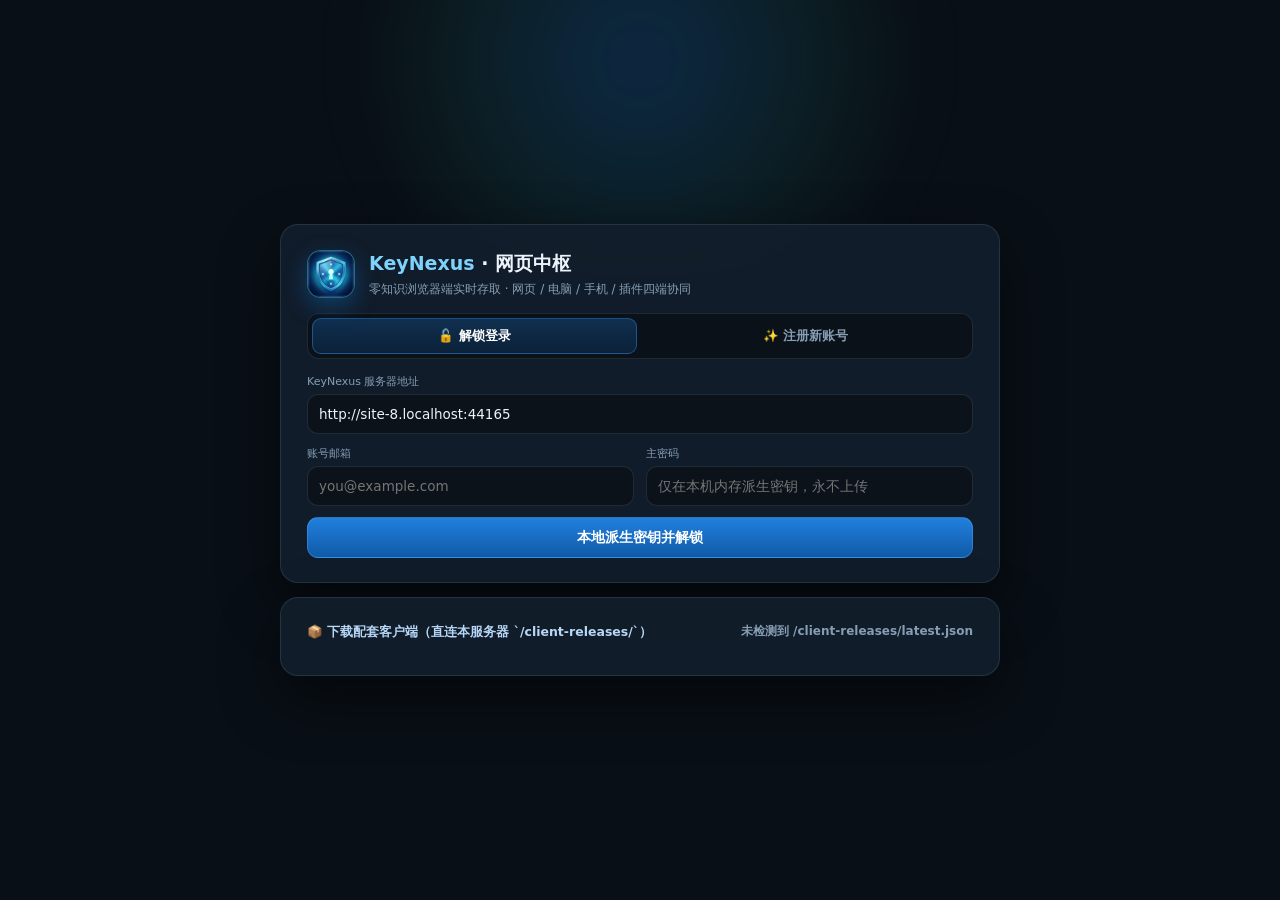
==== clients/web/src/index.html @ 999df2e6 "feat(web): redesign AI models page modeled after DeepSeek Harness (v2.0.6)" ====
<!doctype html>
<html lang="zh-CN">
  <head>
    <meta charset="utf-8" />
    <meta name="viewport" content="width=device-width, initial-scale=1" />
    <title>KeyNexus · 零知识网页端</title>
    <link rel="icon" type="image/png" href="favicon.png" />
    <link rel="stylesheet" href="styles.css?v=2.0.6" />
  </head>
  <body>
    <!-- ==================== 1. 网页端解锁屏 + 四端客户端下载 ==================== -->
    <section id="auth-screen" class="auth-screen">
      <div class="ambient-glow"></div>
      <div class="auth-stack">
        <div class="auth-card">
          <div class="brand-head">
            <div class="brand-mark">
              <img src="brand-icon.png" alt="KeyNexus" class="brand-img" />
            </div>
            <div>
              <h1><span class="brand-en">KeyNexus</span> · 网页中枢</h1>
              <p>零知识浏览器端实时存取 · 网页 / 电脑 / 手机 / 插件四端协同</p>
            </div>
          </div>

          <div class="auth-mode-tabs" role="tablist">
            <button type="button" class="auth-mode-tab active" id="tab-auth-login" role="tab" aria-selected="true">🔓 解锁登录</button>
            <button type="button" class="auth-mode-tab" id="tab-auth-register" role="tab" aria-selected="false">✨ 注册新账号</button>
          </div>

          <form id="unlock-form" autocomplete="off">
            <label class="field">
              <span>KeyNexus 服务器地址</span>
              <input id="auth-server" type="url" placeholder="https://vault.example.com" spellcheck="false" required />
            </label>
            <div class="grid-two">
              <label class="field">
                <span>账号邮箱</span>
                <input id="auth-email" type="email" placeholder="you@example.com" spellcheck="false" required />
              </label>
              <label class="field">
                <span>主密码</span>
                <input id="auth-password" type="password" placeholder="仅在本机内存派生密钥，永不上传" required />
              </label>
            </div>

            <div id="auth-2fa-box" class="twofactor-box" hidden>
              <div class="grid-two">
                <label class="field">
                  <span>两步验证方式</span>
                  <select id="auth-2fa-provider"></select>
                </label>
                <label class="field">
                  <span>两步验证码</span>
                  <div class="inline-row">
                    <input id="auth-2fa-code" type="text" placeholder="6 位动态码" />
                    <button type="button" id="btn-auth-email-otp" class="ghost small" hidden>发邮件</button>
                  </div>
                </label>
              </div>
            </div>

            <button type="submit" class="primary full" id="btn-unlock">本地派生密钥并解锁</button>
            <p class="error" id="auth-error" hidden></p>
          </form>

          <form id="register-form" autocomplete="off" hidden>
            <label class="field">
              <span>KeyNexus 服务器地址</span>
              <input id="reg-server" type="url" placeholder="https://vault.example.com" spellcheck="false" required />
            </label>
            <div class="grid-two">
              <label class="field">
                <span>注册邮箱</span>
                <input id="reg-email" type="email" placeholder="you@example.com" spellcheck="false" required />
              </label>
              <label class="field">
                <span>显示昵称（选填）</span>
                <input id="reg-name" type="text" maxlength="50" placeholder="例如：李志" />
              </label>
            </div>
            <div class="grid-two">
              <label class="field">
                <span>设置主密码（至少 8 位）</span>
                <input id="reg-password" type="password" minlength="8" placeholder="请牢记，服务端无法找回" required />
              </label>
              <label class="field">
                <span>确认主密码</span>
                <input id="reg-password2" type="password" minlength="8" placeholder="再次输入主密码" required />
              </label>
            </div>
            <div class="reg-strength-row">
              <span id="reg-pwd-strength" class="strength-pill" hidden></span>
            </div>
            <label class="field">
              <span>主密码提示（选填）</span>
              <input id="reg-hint" type="text" placeholder="仅提示给自己，切勿写明文密码" />
            </label>
            <p class="reg-note">🔒 零知识安全承诺：主密码仅在您的浏览器内通过 PBKDF2-SHA256 (600,000 次) 与 RSA-2048 派生并加密个人密钥，原始主密码永不离开本机。</p>
            <button type="submit" class="primary full" id="btn-register">本地生成密钥并注册</button>
            <p class="error" id="reg-error" hidden></p>
            <p class="reg-ok" id="reg-ok" hidden></p>
          </form>
        </div>

        <div class="auth-downloads-card">
          <div class="auth-dl-head">
            <span>📦 下载配套客户端（直连本服务器 `/client-releases/`）</span>
            <span id="auth-dl-ver" class="muted">加载清单中…</span>
          </div>
          <div id="auth-downloads-grid" class="auth-dl-grid"></div>
        </div>
      </div>
    </section>

    <!-- ==================== 2. 三栏网页端工作台 ==================== -->
    <section id="workspace" class="workspace" hidden>
      <!-- 左栏 -->
      <aside class="sidebar">
        <div class="sidebar-brand">
          <div class="brand-mark sm">
            <img src="brand-icon.png" alt="KeyNexus" class="brand-img" />
          </div>
          <div class="brand-txt">
            <b>KeyNexus</b>
            <span id="sidebar-user-email">网页端已加密连接</span>
          </div>
          <span class="watch-pill">🌐 Web</span>
        </div>

        <div class="sidebar-cta-group">
          <button type="button" class="primary full icon-cta" id="btn-new-item">
            <span>＋ 提交新密码</span>
            <kbd>Ctrl+N</kbd>
          </button>
          <button type="button" class="ai-cta full" id="btn-open-importer">
            <span>✨ 文件 / 截图 AI 导密</span>
          </button>
        </div>

        <div class="sidebar-section-title">按适用终端筛选</div>
        <nav class="nav-group">
          <button type="button" class="nav-item active" data-filter="all">
            <span class="nav-lbl"><i class="dot-ic all"></i>全部密码</span><em id="cnt-all">0</em>
          </button>
          <button type="button" class="nav-item" data-filter="universal">
            <span class="nav-lbl"><i class="dot-ic uni"></i>三端通用账户</span><em id="cnt-universal">0</em>
          </button>
          <button type="button" class="nav-item" data-filter="web">
            <span class="nav-lbl"><i class="dot-ic web"></i>网页端专属</span><em id="cnt-web">0</em>
          </button>
          <button type="button" class="nav-item" data-filter="desktop">
            <span class="nav-lbl"><i class="dot-ic desk"></i>电脑端专属</span><em id="cnt-desktop">0</em>
          </button>
          <button type="button" class="nav-item" data-filter="mobile">
            <span class="nav-lbl"><i class="dot-ic mob"></i>手机端专属</span><em id="cnt-mobile">0</em>
          </button>
          <button type="button" class="nav-item" data-filter="fav">
            <span class="nav-lbl"><i class="dot-ic fav"></i>星标收藏</span><em id="cnt-fav">0</em>
          </button>
          <button type="button" class="nav-item" data-filter="totp">
            <span class="nav-lbl"><i class="dot-ic totp"></i>Authenticator 验证器</span><em id="cnt-totp">0</em>
          </button>
        </nav>

        <div class="sidebar-section-title">文件夹分类</div>
        <nav class="nav-group folders-nav" id="folders-nav"></nav>

        <button type="button" class="dl-nav-btn" id="btn-open-downloads">📦 客户端下载中心（电脑/手机/插件）</button>

        <div class="sidebar-footer">
          <button type="button" class="tool-btn" id="btn-open-providers" title="配置 AI 模型源">🤖 模型源</button>
          <button type="button" class="tool-btn" id="btn-sync-now" title="立即同步">⟳ 同步</button>
          <button type="button" class="tool-btn" id="btn-open-settings" title="安全设置">⚙ 设置</button>
          <button type="button" class="tool-btn lock" id="btn-lock-vault" title="立即锁定">🔒 锁定</button>
        </div>
      </aside>

      <!-- 中栏 -->
      <section class="list-pane">
        <div class="list-header">
          <div class="search-box">
            <svg class="search-ic" viewBox="0 0 20 20" width="14" height="14">
              <path d="M8.5 3a5.5 5.5 0 104.38 8.82l3.65 3.65a.75.75 0 101.06-1.06l-3.65-3.65A5.5 5.5 0 008.5 3zm-4 5.5a4 4 0 118 0 4 4 0 01-8 0z" fill="currentColor" />
            </svg>
            <input id="vault-search" type="search" placeholder="搜索名称、账号、域名、包名…" spellcheck="false" />
            <kbd>Ctrl+F</kbd>
          </div>
          <div class="list-submeta">
            <span id="list-filter-title">全部密码</span>
            <span id="list-result-count" class="muted">0 项</span>
          </div>
        </div>

        <ul id="vault-list" class="vault-list"></ul>

        <div id="vault-empty" class="empty-pane" hidden>
          <div class="empty-icon">🔐</div>
          <p>当前分类下还没有密码记录</p>
          <div class="inline-row" style="justify-content: center">
            <button type="button" class="ghost small" id="btn-empty-create">＋ 手动录入</button>
            <button type="button" class="ghost small" id="btn-empty-ai">✨ 文件 AI 导入</button>
          </div>
        </div>
      </section>

      <!-- 右栏 -->
      <main class="detail-pane">
        <!-- 欢迎仪表盘 -->
        <div id="pane-welcome" class="welcome-dashboard">
          <div class="dash-hero">
            <h2>KeyNexus 网页中枢已解锁</h2>
            <p>所有密码与动态验证码均在浏览器本地完成 AES-256-CBC + HMAC-SHA256 零知识加解密，并与桌面端、手机端、插件实时同步。</p>
          </div>

          <div class="bento-stats">
            <div class="stat-tile" data-jump="universal">
              <span class="st-tag uni">🌐 三端通用</span>
              <strong id="dash-cnt-uni">0</strong>
              <small>网页 · 电脑 · 手机同号互通</small>
            </div>
            <div class="stat-tile" data-jump="web">
              <span class="st-tag web">🕸 网页端专属</span>
              <strong id="dash-cnt-web">0</strong>
              <small>配合插件自动填充抓密</small>
            </div>
            <div class="stat-tile" data-jump="desktop">
              <span class="st-tag desk">💻 电脑端专属</span>
              <strong id="dash-cnt-desk">0</strong>
              <small>桌面软件无焦点悬浮提示</small>
            </div>
            <div class="stat-tile" data-jump="mobile">
              <span class="st-tag mob">📱 手机端专属</span>
              <strong id="dash-cnt-mob">0</strong>
              <small>Android 系统级自动填充</small>
            </div>
          </div>

          <div class="shortcut-cards">
            <div class="sc-card clickable" id="sc-go-auth">
              <b>⏱ 打开 Authenticator 动态码中枢</b>
              <p>集中查看所有带两步验证密钥的 6 位实时动态码，圆形倒计时环一触即复制。</p>
            </div>
            <div class="sc-card clickable" id="sc-go-dl">
              <b>📦 获取 Windows / Android / 浏览器扩展端</b>
              <p>从当前服务器直接下载打包好的各端安装包，支持 SHA-256 核验与客户端内一键升级。</p>
            </div>
          </div>
        </div>

        <!-- 条目详情 -->
        <div id="pane-detail" class="content-shell" hidden>
          <div class="detail-hero-card">
            <div class="hero-left">
              <div class="squircle-avatar lg" id="d-avatar">PW</div>
              <div class="hero-titles">
                <div class="hero-title-row">
                  <h2 id="d-name"></h2>
                  <button type="button" class="fav-toggle" id="btn-d-fav" title="收藏 / 取消收藏">☆</button>
                </div>
                <div id="d-badges" class="badges"></div>
              </div>
            </div>
            <div class="head-actions">
              <button type="button" class="ghost small" id="btn-d-edit">✎ 编辑</button>
              <button type="button" class="ghost small danger" id="btn-d-delete">删除</button>
            </div>
          </div>

          <div class="field-group-card">
            <div class="fg-row">
              <div class="fg-meta">
                <span class="fg-label">账号 / 用户名</span>
                <code id="d-username" class="fg-value"></code>
              </div>
              <button type="button" class="ghost small" data-copy="username">复制账号</button>
            </div>

            <div class="fg-row">
              <div class="fg-meta">
                <div class="fg-label-line">
                  <span class="fg-label">登录密码</span>
                  <span id="d-strength-pill" class="strength-pill"></span>
                </div>
                <div id="d-password" class="fg-value pwd-masked">••••••••••••••</div>
              </div>
              <div class="inline-row">
                <button type="button" class="ghost small" id="btn-d-reveal">显示</button>
                <button type="button" class="ghost small" data-copy="password">复制密码</button>
              </div>
            </div>

            <div class="fg-row" id="d-totp-row" hidden>
              <div class="fg-meta">
                <span class="fg-label">Authenticator 动态码</span>
                <div class="totp-display-line">
                  <code id="d-totp" class="totp-code"></code>
                  <div class="totp-ring-wrap">
                    <svg class="totp-ring" viewBox="0 0 24 24" width="20" height="20">
                      <circle class="ring-bg" cx="12" cy="12" r="9" />
                      <circle class="ring-fg" id="d-totp-circle" cx="12" cy="12" r="9" stroke-dasharray="56.55" stroke-dashoffset="0" />
                    </svg>
                    <span id="d-totp-left" class="muted"></span>
                  </div>
                </div>
              </div>
              <button type="button" class="ghost small" data-copy="totp">复制验证码</button>
            </div>
          </div>

          <div class="field-group-card" id="d-uris-row" hidden>
            <div class="fg-section-head">关联终端与自动触发规则</div>
            <div id="d-uris" class="uri-chip-list"></div>
          </div>

          <div class="field-group-card" id="d-notes-row" hidden>
            <div class="fg-section-head">安全备注</div>
            <pre id="d-notes" class="notes-pre"></pre>
          </div>
        </div>

        <!-- Authenticator 独立竖栏 -->
        <div id="pane-authenticator" class="content-shell" hidden>
          <div class="detail-hero-card">
            <div>
              <h2 style="margin: 0; font-size: 18px">Authenticator 动态码中枢</h2>
              <p class="muted" style="margin: 4px 0 0">所有含两步验证密钥的凭据集中实时刷新，点击复制 6 位动态码</p>
            </div>
            <button type="button" class="primary" id="btn-da-toggle-add">＋ 添加验证器</button>
          </div>

          <form id="da-add-form" class="content-card da-add-form" hidden autocomplete="off">
            <div class="card-head">
              <div>
                <h2 style="font-size: 15.5px">新增 Authenticator 验证器</h2>
                <p class="muted" style="margin: 2px 0 0">支持粘贴 Base32 密钥或 otpauth:// URI 自动识别名称与账号</p>
              </div>
              <button type="button" class="ghost small" id="btn-da-cancel">收起</button>
            </div>
            <label class="field">
              <span>Authenticator 密钥或 otpauth:// *</span>
              <input id="da-secret" type="text" placeholder="粘贴 Base32 密钥或 otpauth://totp/..." spellcheck="false" required />
            </label>
            <div class="grid-two">
              <label class="field">
                <span>服务名称 *</span>
                <input id="da-name" type="text" placeholder="如：GitHub / Google / 微信" required />
              </label>
              <label class="field">
                <span>账号 / 备注（选填）</span>
                <input id="da-user" type="text" placeholder="邮箱、手机号或用户名" spellcheck="false" />
              </label>
            </div>
            <div class="detail-cta" style="margin-top: 8px">
              <button type="submit" class="primary" id="btn-da-save">🔒 本地零知识加密并保存</button>
            </div>
            <p id="da-add-err" class="error" hidden></p>
          </form>

          <div id="da-list" class="da-list"></div>

          <div id="da-empty" class="empty-pane" hidden>
            <div class="empty-icon">⏱</div>
            <p>暂无 Authenticator 验证器记录</p>
            <button type="button" class="ghost small" id="btn-da-empty-add">＋ 添加首个验证器</button>
          </div>
        </div>

        <!-- 新建 / 编辑密码表单 -->
        <form id="pane-editor" class="content-card" hidden autocomplete="off">
          <div class="card-head">
            <div>
              <h2 id="ed-heading">提交新密码</h2>
              <p class="muted" style="margin: 2px 0 0">在浏览器本地完成端到端加密后同步至服务器</p>
            </div>
            <button type="button" class="ghost small" id="btn-ed-cancel">取消</button>
          </div>

          <div class="grid-two">
            <label class="field">
              <span>条目名称 *</span>
              <input id="f-name" type="text" placeholder="如：微信 / Navicat / GitHub" required />
            </label>
            <label class="field">
              <span>适用端口范围（服务端四态分类）</span>
              <select id="f-scope">
                <option value="universal">🌐 三端统一通用账户（网页+电脑+手机互通）</option>
                <option value="web">🕸 仅网页端密码</option>
                <option value="desktop">💻 仅电脑客户端密码</option>
                <option value="mobile">📱 仅手机端密码</option>
              </select>
            </label>
          </div>

          <div class="grid-two">
            <label class="field">
              <span>账号 / 用户名</span>
              <input id="f-username" type="text" placeholder="邮箱、手机号或用户名" spellcheck="false" />
            </label>
            <div class="field">
              <div class="fg-label-line" style="margin-bottom: 4px">
                <span style="font-size: 11px; color: var(--muted)">密码（纯验证器可留空）</span>
                <span id="f-pwd-strength" class="strength-inline"></span>
              </div>
              <div class="inline-row">
                <input id="f-password" type="password" placeholder="输入或点右侧生成强密码" />
                <button type="button" class="ghost small" id="btn-f-eye">显示</button>
                <button type="button" class="ghost small" id="btn-f-gen" title="生成 20 位随机高强度密码">🎲 生成</button>
              </div>
            </div>
          </div>

          <label class="field">
            <span>匹配规则列表（每行一条：`https://...` / `app://进程.exe` / `androidapp://包名`）</span>
            <textarea id="f-uris" rows="3" placeholder="https://wx.qq.com&#10;app://WeChat.exe&#10;androidapp://com.tencent.mm" spellcheck="false"></textarea>
          </label>

          <div class="grid-two">
            <label class="field">
              <span>Authenticator 密钥（选填）</span>
              <input id="f-totp" type="text" placeholder="Base32 密钥或 otpauth:// URI" spellcheck="false" />
            </label>
            <label class="field">
              <span>所属文件夹</span>
              <select id="f-folder"><option value="">无文件夹</option></select>
            </label>
          </div>

          <label class="check-row">
            <input id="f-favorite" type="checkbox" />
            <span>设为星标收藏</span>
          </label>

          <label class="field">
            <span>备注（选填）</span>
            <textarea id="f-notes" rows="2" placeholder="备注说明、安全问题、端口号等…"></textarea>
          </label>

          <div class="detail-cta">
            <button type="submit" class="primary" id="btn-f-submit">加密保存到服务器</button>
          </div>
          <p class="error" id="ed-error" hidden></p>
        </form>

        <!-- AI 文件识别导密台 -->
        <div id="pane-importer" class="content-card wide-card" hidden>
          <div class="card-head">
            <div>
              <h2>✨ 多格式文件识别与 AI 密码导入工作台</h2>
              <p class="muted" style="margin: 3px 0 0">文件仅在浏览器内存读取，核对无误后本地零知识加密入库</p>
            </div>
            <button type="button" class="ghost small" id="btn-imp-manage-providers">🤖 配置模型源</button>
          </div>

          <div class="importer-toolbar">
            <label class="field" style="flex: 1; margin: 0">
              <span>当前启用的 AI 模型提供商</span>
              <select id="imp-provider-select"></select>
            </label>
            <label class="check-row" style="margin: 18px 0 0">
              <input id="imp-force-ai" type="checkbox" />
              <span>标准表格也强制调用 AI 推断四态分类</span>
            </label>
          </div>

          <div class="dropzone" id="imp-dropzone">
            <p class="drop-title">拖拽 `.xlsx / .docx / .pdf / .csv / 图片` 到此处，或按 <kbd>Ctrl</kbd>+<kbd>V</kbd> 粘贴截图</p>
            <div class="inline-row" style="justify-content: center; margin-top: 12px">
              <button type="button" class="primary" id="btn-imp-pick-file">📂 选择本地文件</button>
              <button type="button" class="ghost" id="btn-imp-toggle-text">📝 粘贴文字解析</button>
            </div>
            <input id="imp-file-input" type="file" accept=".csv,.tsv,.xlsx,.docx,.pdf,.txt,.md,.json,image/*" hidden />
          </div>

          <div id="imp-raw-text-box" style="margin-top: 10px" hidden>
            <textarea id="imp-raw-text" rows="4" placeholder="粘贴任意格式的账号密码文字记录…"></textarea>
            <button type="button" class="primary" id="btn-imp-parse-text" style="margin-top: 6px">开始提取上方文本</button>
          </div>

          <p id="imp-status" class="site-status" hidden></p>
          <p id="imp-error" class="error" hidden></p>

          <div id="imp-preview-wrap" hidden style="margin-top: 14px">
            <div class="picker-bar">
              <b id="imp-preview-summary">识别结果核对表</b>
              <select id="imp-batch-scope" class="small-select">
                <option value="">批量设适用端…</option>
                <option value="universal">全部设为：🌐 三端通用</option>
                <option value="web">全部设为：🕸 网页端</option>
                <option value="desktop">全部设为：💻 电脑端</option>
                <option value="mobile">全部设为：📱 手机端</option>
              </select>
            </div>
            <div class="preview-table-scroll">
              <table class="preview-table">
                <thead>
                  <tr>
                    <th style="width: 34px"><input type="checkbox" id="imp-check-all" checked /></th>
                    <th>名称</th>
                    <th>账号</th>
                    <th>密码</th>
                    <th>匹配 URI 规则</th>
                    <th style="width: 120px">适用端口</th>
                    <th style="width: 78px">比对</th>
                  </tr>
                </thead>
                <tbody id="imp-preview-tbody"></tbody>
              </table>
            </div>
            <div class="detail-cta">
              <button type="button" class="primary" id="btn-imp-commit">🔒 本地零知识加密并批量上传</button>
            </div>
          </div>
        </div>

        <!-- AI 模型提供商配置（DeepSeek Harness 风格） -->
        <div id="pane-providers" class="content-card wide-card" hidden>
          <div class="card-head">
            <div>
              <h2>🤖 模型</h2>
              <p class="muted" style="margin: 3px 0 0">填入各提供商的 API 密钥即可使用其模型；配置仅保存在本机浏览器。</p>
            </div>
            <button type="button" class="ghost small" id="btn-prov-back">← 返回导密</button>
          </div>
          <p id="prov-saved-notice" class="dsh-saved-notice" hidden></p>
          <ul id="prov-rows" class="dsh-rows"></ul>
          <div class="dsh-add-bar">
            <button type="button" class="primary" id="btn-prov-open-add">＋ 添加模型提供商</button>
          </div>
          <div id="prov-add-card" class="dsh-row-card dsh-add-card" hidden></div>
        </div>

        <!-- 四端客户端下载与托管中心 -->
        <div id="pane-downloads" class="content-card wide-card" hidden>
          <div class="card-head">
            <div>
              <h2>📦 四端客户端下载与 GitHub Releases 更新中心</h2>
              <p class="muted" style="margin: 3px 0 0">支持直接填写 GitHub 仓库（如 <code>user/repo</code>）或留空读取本服务器 <code>/client-releases/latest.json</code></p>
            </div>
            <button type="button" class="ghost small" id="btn-dl-refresh">↻ 刷新清单</button>
          </div>
          <div class="inline-row" style="margin-bottom: 12px">
            <input id="dl-update-source" type="text" placeholder="留空跟随当前服务器，或填 GitHub 仓库（如 user/repo）" spellcheck="false" />
            <button type="button" class="primary" id="btn-dl-check">检查更新 / 切换源</button>
          </div>
          <p id="dl-web-update-banner" class="site-status" style="margin: 0 0 12px" hidden></p>
          <p id="dl-meta" class="muted" style="margin: 0 0 12px"></p>
          <div id="dl-cards" class="downloads-grid"></div>
        </div>

        <!-- 网页端设置 -->
        <div id="pane-settings" class="content-card" hidden>
          <div class="card-head">
            <div class="inline-row">
              <h2 style="margin: 0">⚙ 网页端安全与更新设置</h2>
              <span id="st-cur-ver" class="badge universal">v2.0.6</span>
            </div>
            <button type="button" class="ghost small" id="btn-st-close">返回</button>
          </div>
          <div class="field">
            <label for="st-update-url">GitHub 发布仓库或自定义更新清单（支持 <code>user/repo</code>，留空跟随服务器）</label>
            <div class="inline-row">
              <input id="st-update-url" type="text" placeholder="user/repo 或 https://github.com/user/repo" spellcheck="false" />
              <button type="button" class="ghost" id="btn-st-check-update">检查新版</button>
            </div>
          </div>
          <div class="grid-two">
            <label class="field">
              <span>空闲自动锁定时间（分钟，0 = 不自动锁）</span>
              <input id="st-lock-mins" type="number" min="0" max="1440" />
            </label>
            <label class="field">
              <span>复制后自动清空剪贴板（秒）</span>
              <input id="st-clip-sec" type="number" min="5" max="300" />
            </label>
          </div>
          <p class="muted">当前网页端直接随服务端或 GitHub Release 网页包更新生效。</p>
          <div class="detail-cta">
            <button type="button" class="primary" id="btn-st-save">保存偏好设置</button>
          </div>
        </div>
      </main>
    </section>

    <!-- DSH 风格可用模型选择器弹窗 -->
    <div id="model-picker-modal" class="dsh-modal-backdrop" hidden>
      <div class="dsh-modal-card" role="dialog" aria-modal="true" aria-labelledby="mp-title">
        <div class="dsh-modal-head">
          <div>
            <h3 id="mp-title">选择模型</h3>
            <p class="muted" style="margin: 2px 0 0">以下是模型提供商的可用模型，勾选的模型即为模型列表。</p>
          </div>
          <button type="button" class="ghost small" id="btn-mp-close">关闭</button>
        </div>
        <input id="mp-search" type="search" placeholder="搜索模型 ID 或名称…" autocomplete="off" />
        <div class="dsh-modal-toolbar">
          <div class="inline-row">
            <button type="button" class="ghost small" id="btn-mp-select-all">全选当前</button>
            <button type="button" class="ghost small" id="btn-mp-clear-all">清空当前</button>
          </div>
          <span id="mp-count" class="muted">已选 0 个</span>
        </div>
        <div id="mp-list" class="dsh-picker-list"></div>
        <div class="dsh-modal-footer">
          <button type="button" class="ghost" id="btn-mp-cancel">取消</button>
          <button type="button" class="primary" id="btn-mp-confirm">确认采用</button>
        </div>
      </div>
    </div>

    <footer id="toast-bar" class="toast-bar" hidden></footer>
    <script type="importmap">
      {
        "imports": {
          "./lib/api.js": "./lib/api.js?v=2.0.6",
          "./lib/crypto.js": "./lib/crypto.js?v=2.0.6",
          "./lib/vault.js": "./lib/vault.js?v=2.0.6",
          "./lib/totp.js": "./lib/totp.js?v=2.0.6",
          "./lib/matcher.js": "./lib/matcher.js?v=2.0.6",
          "./lib/generator.js": "./lib/generator.js?v=2.0.6",
          "./lib/realtime.js": "./lib/realtime.js?v=2.0.6",
          "./lib/updater.js": "./lib/updater.js?v=2.0.6",
          "./lib/argon2.js": "./lib/argon2.js?v=2.0.6",
          "./lib/importer/index.js": "./lib/importer/index.js?v=2.0.6",
          "./lib/importer/extractors.js": "./lib/importer/extractors.js?v=2.0.6",
          "./lib/importer/providers.js": "./lib/importer/providers.js?v=2.0.6",
          "./lib/importer/normalizer.js": "./lib/importer/normalizer.js?v=2.0.6",
          "./lib/importer/zip.js": "./lib/importer/zip.js?v=2.0.6"
        }
      }
    </script>
    <script src="app.js?v=2.0.6" type="module"></script>
  </body>
</html>
---- clients/web/src/styles.css ----
:root {
  --bg: #090f16;
  --sidebar: #0e1620;
  --list-bg: #101925;
  --panel: #14202e;
  --panel-hover: #19283a;
  --line: rgba(160, 196, 232, 0.13);
  --line-strong: rgba(160, 196, 232, 0.28);
  --text: #edf3fa;
  --muted: #869eb5;
  --brand: #156ec8;
  --ok: #2ebd85;
  --err: #ef6b73;
  --radius-sm: 8px;
  --radius-md: 11px;
  --radius-lg: 15px;
}

* { box-sizing: border-box; }
html, body {
  margin: 0;
  padding: 0;
  height: 100%;
  background: var(--bg);
  color: var(--text);
  font: 13.5px/1.55 "Inter", system-ui, -apple-system, "Segoe UI", "PingFang SC", "Microsoft YaHei", sans-serif;
  -webkit-font-smoothing: antialiased;
}
[hidden] { display: none !important; }

.auth-screen {
  position: relative;
  min-height: 100%;
  display: flex;
  align-items: center;
  justify-content: center;
  padding: 28px 18px;
  overflow-y: auto;
}
.ambient-glow {
  position: fixed;
  top: -140px;
  left: 50%;
  transform: translateX(-50%);
  width: 680px;
  height: 400px;
  background: radial-gradient(circle, rgba(24, 118, 210, 0.26) 0%, rgba(45, 212, 191, 0.08) 45%, transparent 72%);
  filter: blur(36px);
  pointer-events: none;
}
.auth-stack {
  position: relative;
  width: 100%;
  max-width: 720px;
  display: flex;
  flex-direction: column;
  gap: 14px;
}
.auth-card, .auth-downloads-card {
  background: rgba(19, 31, 45, 0.9);
  backdrop-filter: blur(16px);
  border: 1px solid var(--line);
  border-radius: 18px;
  padding: 24px 26px;
  box-shadow: 0 24px 60px rgba(0, 0, 0, 0.48);
}
.auth-dl-head {
  display: flex;
  align-items: center;
  justify-content: space-between;
  font-size: 12.5px;
  font-weight: 600;
  color: #b7d7f7;
  margin-bottom: 10px;
}
.auth-dl-grid {
  display: grid;
  grid-template-columns: repeat(3, 1fr);
  gap: 10px;
}
.auth-dl-item {
  display: flex;
  flex-direction: column;
  gap: 4px;
  padding: 10px 12px;
  border-radius: 11px;
  background: #0b121b;
  border: 1px solid var(--line);
  color: var(--text);
  text-decoration: none;
  transition: border-color 0.14s, background 0.14s;
}
.auth-dl-item:hover {
  border-color: rgba(56, 189, 248, 0.45);
  background: rgba(20, 44, 70, 0.55);
}
.auth-dl-item b { font-size: 13px; }
.auth-dl-item small { font-size: 11px; color: var(--muted); }

.brand-head { display: flex; align-items: center; gap: 14px; margin-bottom: 14px; }
.auth-mode-tabs {
  display: grid;
  grid-template-columns: 1fr 1fr;
  gap: 6px;
  padding: 4px;
  margin-bottom: 14px;
  border-radius: 12px;
  background: #0a1119;
  border: 1px solid var(--line);
}
.auth-mode-tab {
  border: 1px solid transparent;
  background: transparent;
  color: var(--muted);
  border-radius: 9px;
  padding: 7.5px 10px;
  font-size: 12.5px;
  font-weight: 600;
}
.auth-mode-tab:hover { color: var(--text); }
.auth-mode-tab.active {
  background: linear-gradient(180deg, rgba(33, 128, 222, 0.28), rgba(16, 90, 168, 0.22));
  border-color: rgba(56, 152, 245, 0.4);
  color: #fff;
}
.reg-strength-row { min-height: 20px; margin: -4px 0 8px; }
.reg-note {
  margin: 4px 0 12px;
  padding: 9px 11px;
  border-radius: var(--radius-md);
  background: rgba(16, 42, 66, 0.55);
  border: 1px solid rgba(56, 189, 248, 0.24);
  color: #a9cce8;
  font-size: 11.5px;
  line-height: 1.5;
}
.reg-ok { color: var(--ok); font-size: 12px; margin: 8px 0 0; }
.brand-mark {
  width: 48px; height: 48px; border-radius: 14px;
  background: #071428; border: 1px solid rgba(86, 204, 242, 0.45);
  display: flex; align-items: center; justify-content: center;
  overflow: hidden; flex: none;
  box-shadow: 0 8px 22px rgba(14, 116, 214, 0.38);
}
.brand-mark.sm { width: 34px; height: 34px; border-radius: 10px; }
.brand-img { width: 100%; height: 100%; object-fit: cover; display: block; }
.brand-head h1 { margin: 0; font-size: 19px; font-weight: 700; }
.brand-head p { margin: 2px 0 0; color: var(--muted); font-size: 12px; }
.brand-en { font-weight: 600; color: #7dd3fc; }

.field { display: block; margin-bottom: 11px; }
.field > span, .field > label { display: block; font-size: 11px; font-weight: 500; color: var(--muted); margin-bottom: 4px; }
input[type="text"], input[type="url"], input[type="email"], input[type="password"], input[type="search"], input[type="number"], select, textarea {
  width: 100%; padding: 8.5px 11px; border-radius: var(--radius-md);
  border: 1px solid var(--line); background: #0b121a; color: var(--text);
  font: inherit; outline: none; transition: border-color 0.15s, box-shadow 0.15s;
}
textarea { resize: vertical; font-family: ui-monospace, Consolas, monospace; font-size: 12px; }
input:focus, select:focus, textarea:focus { border-color: #3589e0; box-shadow: 0 0 0 3px rgba(53, 137, 224, 0.16); }

.check-row { display: flex; align-items: center; gap: 8px; font-size: 12px; color: #cdd9e5; margin-bottom: 10px; cursor: pointer; }
.inline-row { display: flex; align-items: center; gap: 8px; }
.inline-row > input, .inline-row > select { flex: 1; }
.grid-two { display: grid; grid-template-columns: 1fr 1fr; gap: 12px; }

button { font: inherit; cursor: pointer; transition: all 0.14s ease; }
button.primary {
  padding: 9px 16px; border-radius: var(--radius-md);
  border: 1px solid rgba(112, 184, 255, 0.28);
  background: linear-gradient(180deg, #2180de 0%, #105aa8 100%);
  color: #fff; font-weight: 600;
}
button.primary:hover:not(:disabled) { background: linear-gradient(180deg, #2a8be8 0%, #1466bc 100%); }
button.primary:disabled { opacity: 0.55; cursor: default; }
button.full { width: 100%; }
button.ghost { padding: 7.5px 12px; border-radius: var(--radius-md); border: 1px solid var(--line); background: rgba(28, 43, 61, 0.72); color: var(--text); }
button.ghost:hover:not(:disabled) { background: rgba(38, 58, 82, 0.92); border-color: var(--line-strong); }
button.ghost:disabled { opacity: 0.55; cursor: wait; }
button.ghost.small { padding: 4.5px 9.5px; font-size: 11.5px; border-radius: var(--radius-sm); white-space: nowrap; }
button.danger { color: #ff949c; border-color: rgba(239, 107, 115, 0.3); }
.error { color: var(--err); font-size: 12px; margin: 8px 0 0; }
.twofactor-box { padding: 10px 12px 2px; margin-bottom: 10px; border-radius: var(--radius-md); background: rgba(16, 30, 46, 0.85); border: 1px solid rgba(53, 137, 224, 0.3); }
kbd { background: rgba(255, 255, 255, 0.06); border: 1px solid var(--line); border-radius: 5px; padding: 1px 5px; font-family: ui-monospace, Consolas, monospace; font-size: 10.5px; color: #b5cbe0; }

/* 工作台三栏 */
.workspace { display: grid; grid-template-columns: 236px 320px 1fr; height: 100vh; }
.sidebar { background: var(--sidebar); border-right: 1px solid var(--line); display: flex; flex-direction: column; padding: 14px 12px 12px; }
.sidebar-brand { display: flex; align-items: center; gap: 9px; padding: 2px 4px 14px; }
.brand-txt { display: flex; flex-direction: column; min-width: 0; flex: 1; }
.brand-txt b { font-size: 14px; color: #f0f7ff; line-height: 1.2; }
.brand-txt em { font-style: normal; color: #7dd3fc; font-weight: 600; font-size: 12px; }
.brand-txt span { font-size: 10.5px; color: var(--muted); overflow: hidden; text-overflow: ellipsis; white-space: nowrap; }
.watch-pill { font-size: 10px; font-weight: 600; color: #7dd3fc; background: rgba(56, 189, 248, 0.12); border: 1px solid rgba(56, 189, 248, 0.28); border-radius: 999px; padding: 2px 7px; white-space: nowrap; }

.sidebar-cta-group { display: flex; flex-direction: column; gap: 7px; margin-bottom: 14px; }
.icon-cta { display: flex; align-items: center; justify-content: space-between; padding: 8.5px 12px !important; }
.ai-cta {
  padding: 8px 12px; border-radius: var(--radius-md);
  border: 1px solid rgba(139, 92, 246, 0.36);
  background: linear-gradient(135deg, rgba(88, 56, 179, 0.32), rgba(23, 88, 166, 0.28));
  color: #e9dfff; font-weight: 600; text-align: left;
}
.sidebar-section-title { font-size: 10.5px; font-weight: 600; text-transform: uppercase; letter-spacing: 0.06em; color: #678099; padding: 6px 8px 5px; }
.nav-group { display: flex; flex-direction: column; gap: 2px; }
.folders-nav { flex: 1; overflow-y: auto; margin-bottom: 8px; }
.nav-item { display: flex; align-items: center; justify-content: space-between; padding: 7px 10px; border: 1px solid transparent; border-radius: var(--radius-sm); background: transparent; color: #c6d4e2; text-align: left; font-size: 12.5px; }
.nav-lbl { display: flex; align-items: center; gap: 8px; min-width: 0; overflow: hidden; text-overflow: ellipsis; white-space: nowrap; }
.dot-ic { width: 7px; height: 7px; border-radius: 50%; display: inline-block; flex: none; }
.dot-ic.all { background: #94a3b8; }
.dot-ic.uni { background: #38bdf8; }
.dot-ic.desk { background: #34d399; }
.dot-ic.web { background: #a78bfa; }
.dot-ic.mob { background: #fb923c; }
.dot-ic.fav { background: #facc15; }
.dot-ic.totp { background: #2dd4bf; box-shadow: 0 0 6px rgba(45, 212, 191, 0.45); }
.nav-item em { font-style: normal; font-size: 11px; color: #6e87a0; background: rgba(255, 255, 255, 0.04); padding: 0 6px; border-radius: 999px; }
.nav-item:hover { background: rgba(255, 255, 255, 0.04); color: #fff; }
.nav-item.active { background: rgba(33, 128, 222, 0.16); border-color: rgba(56, 152, 245, 0.28); color: #fff; font-weight: 600; }
.dl-nav-btn {
  margin-bottom: 8px; padding: 7.5px 10px; border-radius: var(--radius-sm);
  border: 1px solid rgba(56, 189, 248, 0.26); background: rgba(16, 48, 82, 0.45);
  color: #9ed4ff; font-size: 12px; font-weight: 600; text-align: left;
}
.dl-nav-btn:hover { background: rgba(24, 68, 114, 0.65); color: #fff; }
.sidebar-footer { border-top: 1px solid var(--line); padding-top: 10px; display: grid; grid-template-columns: repeat(4, 1fr); gap: 4px; }
.tool-btn { border: 1px solid transparent; background: rgba(255, 255, 255, 0.03); color: var(--muted); border-radius: var(--radius-sm); padding: 6px 2px; font-size: 11px; }
.tool-btn:hover { background: rgba(255, 255, 255, 0.08); color: var(--text); }

/* 中栏 */
.list-pane { background: var(--list-bg); border-right: 1px solid var(--line); display: flex; flex-direction: column; min-width: 0; }
.list-header { padding: 12px 12px 8px; border-bottom: 1px solid var(--line); }
.search-box { position: relative; display: flex; align-items: center; }
.search-ic { position: absolute; left: 10px; color: #6c859e; pointer-events: none; }
.search-box input { padding-left: 31px; padding-right: 48px; background: #0a1118; }
.search-box kbd { position: absolute; right: 8px; pointer-events: none; }
.list-submeta { display: flex; justify-content: space-between; align-items: center; font-size: 11px; color: var(--muted); margin-top: 8px; padding: 0 2px; }
.vault-list { list-style: none; margin: 0; padding: 8px; flex: 1; overflow-y: auto; }
.vault-list li { display: flex; align-items: center; gap: 10px; padding: 9px 10px; border-radius: var(--radius-md); cursor: pointer; border: 1px solid transparent; margin-bottom: 3px; }
.vault-list li:hover { background: rgba(255, 255, 255, 0.045); }
.vault-list li.active { background: linear-gradient(90deg, rgba(28, 108, 190, 0.24), rgba(28, 108, 190, 0.1)); border-color: rgba(66, 153, 225, 0.36); }
.squircle-avatar { width: 34px; height: 34px; border-radius: 9px; display: flex; align-items: center; justify-content: center; font-weight: 700; font-size: 13px; color: #fff; flex: none; }
.squircle-avatar.lg { width: 48px; height: 48px; border-radius: 13px; font-size: 18px; }
.squircle-avatar.round { width: 36px; height: 36px; border-radius: 50%; font-size: 13px; }
.row-main { flex: 1; min-width: 0; }
.vault-list .row-top { font-weight: 600; font-size: 13px; color: #f1f6fb; overflow: hidden; text-overflow: ellipsis; white-space: nowrap; }
.vault-list .row-sub { font-size: 11.5px; color: var(--muted); overflow: hidden; text-overflow: ellipsis; white-space: nowrap; margin-top: 1px; }
.row-quick-ops { display: none; gap: 4px; }
.vault-list li:hover .row-quick-ops { display: flex; }
.vault-list li:hover .row-scope-badge { display: none; }
.micro-btn { border: 1px solid var(--line-strong); background: #17283a; color: #d6eaff; border-radius: 6px; padding: 3px 7px; font-size: 10.5px; }
.micro-btn:hover { background: var(--brand); color: #fff; }
.empty-pane { padding: 48px 16px; text-align: center; color: var(--muted); }
.empty-icon { font-size: 28px; margin-bottom: 6px; }

/* 右栏 */
.detail-pane { padding: 24px 30px; overflow-y: auto; background: radial-gradient(circle at 100% 0%, rgba(22, 65, 114, 0.14), transparent 55%); }
.welcome-dashboard { max-width: 780px; margin: 18px auto; }
.dash-hero h2 { margin: 0 0 6px; font-size: 20px; }
.dash-hero p { margin: 0 0 20px; color: var(--muted); }
.bento-stats { display: grid; grid-template-columns: repeat(4, 1fr); gap: 12px; margin-bottom: 18px; }
.stat-tile { background: var(--panel); border: 1px solid var(--line); border-radius: var(--radius-lg); padding: 14px; cursor: pointer; }
.stat-tile:hover { border-color: var(--line-strong); }
.stat-tile strong { display: block; font-size: 26px; margin: 8px 0 3px; }
.stat-tile small { font-size: 11px; color: var(--muted); }
.st-tag { font-size: 11px; font-weight: 600; }
.st-tag.uni { color: #7dd3fc; } .st-tag.desk { color: #6ee7b7; } .st-tag.web { color: #c4b5fd; } .st-tag.mob { color: #fdba74; }
.shortcut-cards { display: grid; grid-template-columns: 1fr 1fr; gap: 12px; }
.sc-card { background: rgba(20, 32, 46, 0.72); border: 1px solid var(--line); border-radius: var(--radius-lg); padding: 14px 16px; }
.sc-card.clickable { cursor: pointer; }
.sc-card.clickable:hover { border-color: rgba(56, 189, 248, 0.45); background: rgba(22, 42, 64, 0.8); }
.sc-card p { margin: 5px 0 0; font-size: 12px; color: var(--muted); }

.content-shell { max-width: 740px; display: flex; flex-direction: column; gap: 14px; }
.detail-hero-card { display: flex; align-items: center; justify-content: space-between; gap: 14px; background: var(--panel); border: 1px solid var(--line); border-radius: var(--radius-lg); padding: 18px 20px; }
.hero-left { display: flex; align-items: center; gap: 14px; min-width: 0; }
.hero-title-row { display: flex; align-items: center; gap: 8px; }
.hero-title-row h2 { margin: 0; font-size: 19px; }
.fav-toggle { border: 0; background: transparent; color: #facc15; font-size: 18px; }
.head-actions { display: flex; gap: 8px; }
.field-group-card { background: var(--panel); border: 1px solid var(--line); border-radius: var(--radius-lg); padding: 6px 18px; }
.fg-section-head { font-size: 11px; font-weight: 600; color: var(--muted); padding: 10px 0 6px; text-transform: uppercase; }
.fg-row { display: flex; align-items: center; justify-content: space-between; gap: 14px; padding: 12px 0; border-bottom: 1px solid var(--line); }
.fg-row:last-child { border-bottom: 0; }
.fg-meta { min-width: 0; flex: 1; }
.fg-label-line { display: flex; align-items: center; gap: 8px; }
.fg-label { display: block; font-size: 11px; color: var(--muted); margin-bottom: 3px; }
.fg-value { font-family: ui-monospace, Consolas, monospace; font-size: 13.5px; word-break: break-all; }
.pwd-masked { letter-spacing: 0.14em; color: #9cb3c9; }
.pwd-char-num { color: #60a5fa; font-weight: 600; }
.pwd-char-sym { color: #34d399; font-weight: 600; }
.strength-pill, .strength-inline { font-size: 10.5px; padding: 1px 7px; border-radius: 999px; font-weight: 600; }
.strength-weak { background: rgba(239, 107, 115, 0.16); color: #ff949c; }
.strength-mid { background: rgba(240, 173, 78, 0.16); color: #f8cb7a; }
.strength-strong { background: rgba(46, 189, 133, 0.16); color: #6ee7b7; }
.totp-display-line { display: flex; align-items: center; gap: 12px; margin-top: 2px; }
.totp-code { color: #5eead4; font-family: ui-monospace, Consolas, monospace; font-size: 20px; font-weight: 700; letter-spacing: 0.12em; }
.totp-ring-wrap { display: inline-flex; align-items: center; gap: 5px; }
.totp-ring { transform: rotate(-90deg); }
.totp-ring .ring-bg { fill: none; stroke: rgba(255, 255, 255, 0.1); stroke-width: 2.6; }
.totp-ring .ring-fg { fill: none; stroke: #34d399; stroke-width: 2.6; stroke-linecap: round; }
.uri-chip-list { display: flex; flex-direction: column; gap: 6px; padding-bottom: 10px; }
.uri-chip { display: flex; align-items: center; gap: 8px; padding: 7px 10px; border-radius: var(--radius-sm); background: rgba(11, 18, 26, 0.7); border: 1px solid var(--line); font-family: ui-monospace, Consolas, monospace; font-size: 12px; }
.notes-pre { margin: 0 0 10px; white-space: pre-wrap; font: inherit; color: #d3e0ec; }

.content-card { max-width: 740px; background: var(--panel); border: 1px solid var(--line); border-radius: var(--radius-lg); padding: 22px 24px; }
.content-card.wide-card { max-width: 980px; }
.card-head { display: flex; align-items: flex-start; justify-content: space-between; gap: 12px; border-bottom: 1px solid var(--line); padding-bottom: 14px; margin-bottom: 16px; }
.card-head h2 { margin: 0; font-size: 17px; }
.badges { display: flex; flex-wrap: wrap; gap: 6px; margin-top: 5px; }
.badge { font-size: 10.5px; font-weight: 600; padding: 2px 8px; border-radius: 999px; background: rgba(148, 163, 184, 0.16); color: #cbd5e1; white-space: nowrap; }
.badge.universal { background: rgba(56, 189, 248, 0.16); color: #7dd3fc; }
.badge.app { background: rgba(52, 211, 153, 0.15); color: #6ee7b7; }
.badge.web { background: rgba(167, 139, 250, 0.16); color: #c4b5fd; }
.badge.mobile { background: rgba(251, 146, 60, 0.16); color: #fdba74; }

/* Authenticator 竖栏 */
.da-add-form { max-width: none; padding: 16px 20px; border-color: rgba(45, 212, 191, 0.32); }
.da-list { display: flex; flex-direction: column; gap: 10px; }
.da-card { position: relative; overflow: hidden; display: flex; align-items: center; justify-content: space-between; gap: 16px; background: var(--panel); border: 1px solid var(--line); border-radius: var(--radius-lg); padding: 13px 16px 13px 18px; }
.da-card:hover { border-color: rgba(45, 212, 191, 0.36); background: var(--panel-hover); }
.da-accent { position: absolute; left: 0; top: 8px; bottom: 8px; width: 3.5px; border-radius: 0 3px 3px 0; }
.da-card-left { display: flex; align-items: center; gap: 14px; min-width: 0; flex: 1; }
.da-ring-avatar { position: relative; width: 48px; height: 48px; flex: none; display: flex; align-items: center; justify-content: center; }
.da-ring-svg { position: absolute; inset: 0; transform: rotate(-90deg); }
.da-ring-svg .ring-bg { fill: none; stroke: rgba(255, 255, 255, 0.1); stroke-width: 2.8; }
.da-ring-svg .ring-fg { fill: none; stroke: #34d399; stroke-width: 2.8; stroke-linecap: round; transition: stroke-dashoffset 0.3s linear, stroke 0.2s; }
.da-sec-badge { position: absolute; right: -3px; bottom: -2px; background: #0d1926; border: 1px solid var(--line-strong); border-radius: 999px; font-size: 9.5px; font-style: normal; padding: 0 4.5px; color: #9bb3cb; line-height: 1.45; }
.da-sec-badge.urgent { color: #fbbf24; }
.da-card-meta { min-width: 0; flex: 1; display: flex; flex-direction: column; gap: 3px; }
.da-title-line { display: flex; align-items: baseline; gap: 8px; min-width: 0; }
.da-card-name { font-size: 14px; font-weight: 600; color: #f1f6fb; overflow: hidden; text-overflow: ellipsis; white-space: nowrap; }
.da-card-user { font-size: 12px; color: var(--muted); overflow: hidden; text-overflow: ellipsis; white-space: nowrap; }
.da-code { color: #5eead4; font-family: ui-monospace, Consolas, monospace; font-size: 24px; font-weight: 700; letter-spacing: 0.16em; line-height: 1.15; }
.da-card-ops { display: flex; gap: 6px; }

/* 下载中心卡片 */
.downloads-grid { display: grid; grid-template-columns: repeat(2, 1fr); gap: 12px; }
.dl-card { background: #0d1621; border: 1px solid var(--line); border-radius: var(--radius-lg); padding: 15px 16px; display: flex; flex-direction: column; gap: 8px; }
.dl-card-head { display: flex; align-items: center; justify-content: space-between; gap: 8px; }
.dl-card-head b { font-size: 15px; }
.dl-sha { font-family: ui-monospace, Consolas, monospace; font-size: 11px; color: #7fa0bf; word-break: break-all; background: rgba(255, 255, 255, 0.03); padding: 5px 8px; border-radius: 7px; border: 1px solid var(--line); }

/* 导密工作台 */
.importer-toolbar { display: flex; align-items: center; gap: 14px; margin-bottom: 12px; }
.dropzone { border: 1.5px dashed rgba(86, 156, 226, 0.42); border-radius: var(--radius-lg); padding: 22px 18px; text-align: center; background: rgba(15, 26, 38, 0.8); }
.dropzone.dragover { border-color: #60a5fa; background: rgba(25, 52, 82, 0.55); }
.drop-title { margin: 0; color: #dcebfa; }
.site-status { margin: 12px 0 0; padding: 9px 13px; border-radius: var(--radius-md); background: rgba(22, 65, 108, 0.45); border: 1px solid rgba(56, 152, 245, 0.35); color: #b7dcff; font-size: 12px; }
.picker-bar { display: flex; align-items: center; justify-content: space-between; font-size: 12px; color: #9ecbff; margin-bottom: 8px; }
.small-select { width: auto !important; padding: 5px 10px !important; font-size: 12px !important; }
.preview-table-scroll { max-height: 310px; overflow: auto; border: 1px solid var(--line); border-radius: var(--radius-md); background: #0b121a; }
.preview-table { width: 100%; border-collapse: collapse; font-size: 12px; }
.preview-table th, .preview-table td { padding: 7px 8px; border-bottom: 1px solid var(--line); text-align: left; }
.preview-table th { position: sticky; top: 0; background: #121e2b; color: var(--muted); }
/* DSH 风格模型管理页与模型目录编辑器 */
.dsh-saved-notice { margin: 0 0 10px; font-size: 12.5px; color: var(--ok); }
.dsh-rows { list-style: none; margin: 0; padding: 0; display: flex; flex-direction: column; gap: 10px; }
.dsh-row-card { border: 1px solid var(--line); background: #0e1824; border-radius: var(--radius-lg); padding: 14px 16px; display: flex; flex-direction: column; gap: 12px; }
.dsh-row-card.active-card { border-color: rgba(56, 189, 248, 0.38); }
.dsh-row-head { display: flex; align-items: center; gap: 10px; flex-wrap: wrap; }
.dsh-row-identity { display: inline-flex; align-items: center; gap: 8px; min-width: 0; flex-wrap: wrap; }
.dsh-dot { width: 8px; height: 8px; border-radius: 50%; flex: none; display: inline-block; }
.dsh-dot.configured { background: var(--ok); box-shadow: 0 0 6px rgba(46, 189, 133, 0.45); }
.dsh-dot.missing { background: var(--err); }
.dsh-row-name { font-size: 14.5px; font-weight: 600; color: #f1f6fb; }
.dsh-row-tag { padding: 1px 7px; border: 1px solid var(--line); border-radius: 6px; font-size: 11px; color: var(--muted); background: rgba(255, 255, 255, 0.03); }
.dsh-row-tag.active-tag { border-color: rgba(56, 189, 248, 0.4); color: #7dd3fc; background: rgba(56, 189, 248, 0.12); }
.dsh-row-actions { display: inline-flex; align-items: center; gap: 6px; margin-left: auto; }
.dsh-add-bar { margin-top: 12px; display: flex; justify-content: flex-start; }
.dsh-add-card { margin-top: 12px; border-color: rgba(56, 189, 248, 0.32); }

.dsh-inset-editor { background: #09111a; border: 1px solid var(--line); border-radius: var(--radius-md); padding: 14px 16px; display: flex; flex-direction: column; gap: 12px; }
.dsh-mode-tabs { display: grid; grid-template-columns: 1fr 1fr; gap: 6px; padding: 4px; border-radius: 10px; background: #0b141f; border: 1px solid var(--line); }
.dsh-mode-tab { border: 1px solid transparent; background: transparent; color: var(--muted); border-radius: 7px; padding: 7px 10px; font-size: 12.5px; font-weight: 600; }
.dsh-mode-tab.active { background: rgba(33, 128, 222, 0.24); border-color: rgba(56, 152, 245, 0.42); color: #fff; }
.dsh-hint { margin: 0; font-size: 12px; color: var(--muted); line-height: 1.5; }
.dsh-key-wrap { display: flex; align-items: center; gap: 8px; }
.dsh-key-wrap input { flex: 1; }
.dsh-key-toggle { white-space: nowrap; }

.dsh-models-section { display: flex; flex-direction: column; gap: 8px; padding-top: 4px; border-top: 1px solid var(--line); }
.dsh-models-head { display: flex; align-items: center; justify-content: space-between; gap: 10px; flex-wrap: wrap; }
.dsh-models-head-title { font-size: 12.5px; font-weight: 600; color: #dbe9f7; }
.dsh-models-actions { display: flex; align-items: center; gap: 6px; flex-wrap: wrap; }
.dsh-model-list { display: flex; flex-direction: column; gap: 6px; }
.dsh-model-row { display: flex; flex-direction: column; gap: 6px; padding: 9px 10px; border-radius: var(--radius-sm); background: #0e1824; border: 1px solid var(--line); }
.dsh-model-row-top { display: flex; align-items: center; gap: 8px; flex-wrap: wrap; }
.dsh-model-row-inputs { display: grid; grid-template-columns: 1fr 1fr; gap: 8px; flex: 1; min-width: 240px; }
.dsh-model-row-inputs input { padding: 6.5px 9px; font-size: 12.5px; }
.dsh-mod-checks { display: inline-flex; align-items: center; gap: 10px; }
.dsh-mod-check { display: inline-flex; align-items: center; gap: 4px; font-size: 12px; color: #cdd9e5; cursor: pointer; white-space: nowrap; }
.dsh-icon-btn { padding: 4px 8px; border-radius: 6px; border: 1px solid var(--line); background: rgba(255, 255, 255, 0.03); color: var(--muted); font-size: 11.5px; }
.dsh-icon-btn:hover:not(:disabled) { color: #fff; border-color: var(--line-strong); background: rgba(255, 255, 255, 0.08); }
.dsh-icon-btn:disabled { opacity: 0.35; cursor: default; }
.dsh-icon-btn.danger:hover:not(:disabled) { color: #ff949c; border-color: rgba(239, 107, 115, 0.45); }

.dsh-advanced { border-top: 1px solid var(--line); padding-top: 8px; }
.dsh-advanced summary { cursor: pointer; font-size: 12px; color: var(--muted); user-select: none; }
.dsh-advanced[open] summary { margin-bottom: 10px; color: #b7d7f7; }

.dsh-editor-footer { display: flex; align-items: center; justify-content: space-between; gap: 10px; flex-wrap: wrap; padding-top: 8px; border-top: 1px solid var(--line); }
.dsh-editor-status { font-size: 12px; color: var(--muted); flex: 1; min-width: 180px; word-break: break-word; }
.dsh-editor-status.ok { color: var(--ok); }
.dsh-editor-status.err { color: var(--err); }
.dsh-editor-btns { display: flex; align-items: center; gap: 8px; }

/* 模型选择弹窗 */
.dsh-modal-backdrop { position: fixed; inset: 0; background: rgba(4, 9, 15, 0.76); backdrop-filter: blur(4px); display: flex; align-items: center; justify-content: center; padding: 20px; z-index: 80; }
.dsh-modal-card { width: 100%; max-width: 560px; max-height: 82vh; background: #101b27; border: 1px solid var(--line-strong); border-radius: var(--radius-lg); padding: 18px 20px; display: flex; flex-direction: column; gap: 12px; box-shadow: 0 24px 64px rgba(0, 0, 0, 0.6); }
.dsh-modal-head { display: flex; align-items: flex-start; justify-content: space-between; gap: 12px; }
.dsh-modal-head h3 { margin: 0; font-size: 16px; }
.dsh-modal-toolbar { display: flex; align-items: center; justify-content: space-between; gap: 8px; }
.dsh-picker-list { flex: 1; min-height: 180px; max-height: 340px; overflow-y: auto; border: 1px solid var(--line); border-radius: var(--radius-md); background: #0a121c; padding: 6px; display: flex; flex-direction: column; gap: 4px; }
.dsh-picker-item { display: flex; align-items: center; gap: 10px; padding: 7px 9px; border-radius: var(--radius-sm); cursor: pointer; }
.dsh-picker-item:hover { background: rgba(255, 255, 255, 0.05); }
.dsh-picker-meta { min-width: 0; flex: 1; display: flex; flex-direction: column; }
.dsh-picker-meta b { font-size: 12.5px; color: #eef5fc; word-break: break-all; }
.dsh-picker-meta small { font-size: 11px; color: var(--muted); }
.dsh-picker-badge { font-size: 10.5px; padding: 1px 6px; border-radius: 5px; border: 1px solid var(--line); color: #9ecbff; white-space: nowrap; }
.dsh-modal-footer { display: flex; justify-content: flex-end; gap: 8px; padding-top: 6px; border-top: 1px solid var(--line); }

.detail-cta { display: flex; gap: 10px; margin-top: 16px; }
.muted { color: var(--muted); font-size: 12px; }
.toast-bar { position: fixed; right: 24px; bottom: 20px; background: linear-gradient(180deg, #1b4978, #123458); border: 1px solid rgba(104, 178, 248, 0.45); color: #fff; padding: 9px 18px; border-radius: 999px; box-shadow: 0 12px 30px rgba(0, 0, 0, 0.5); font-size: 12.5px; z-index: 50; }

@media (max-width: 900px) {
  .workspace { grid-template-columns: 1fr; height: auto; }
  .bento-stats, .downloads-grid, .auth-dl-grid, .shortcut-cards, .grid-two, .dsh-model-row-inputs { grid-template-columns: 1fr; }
}
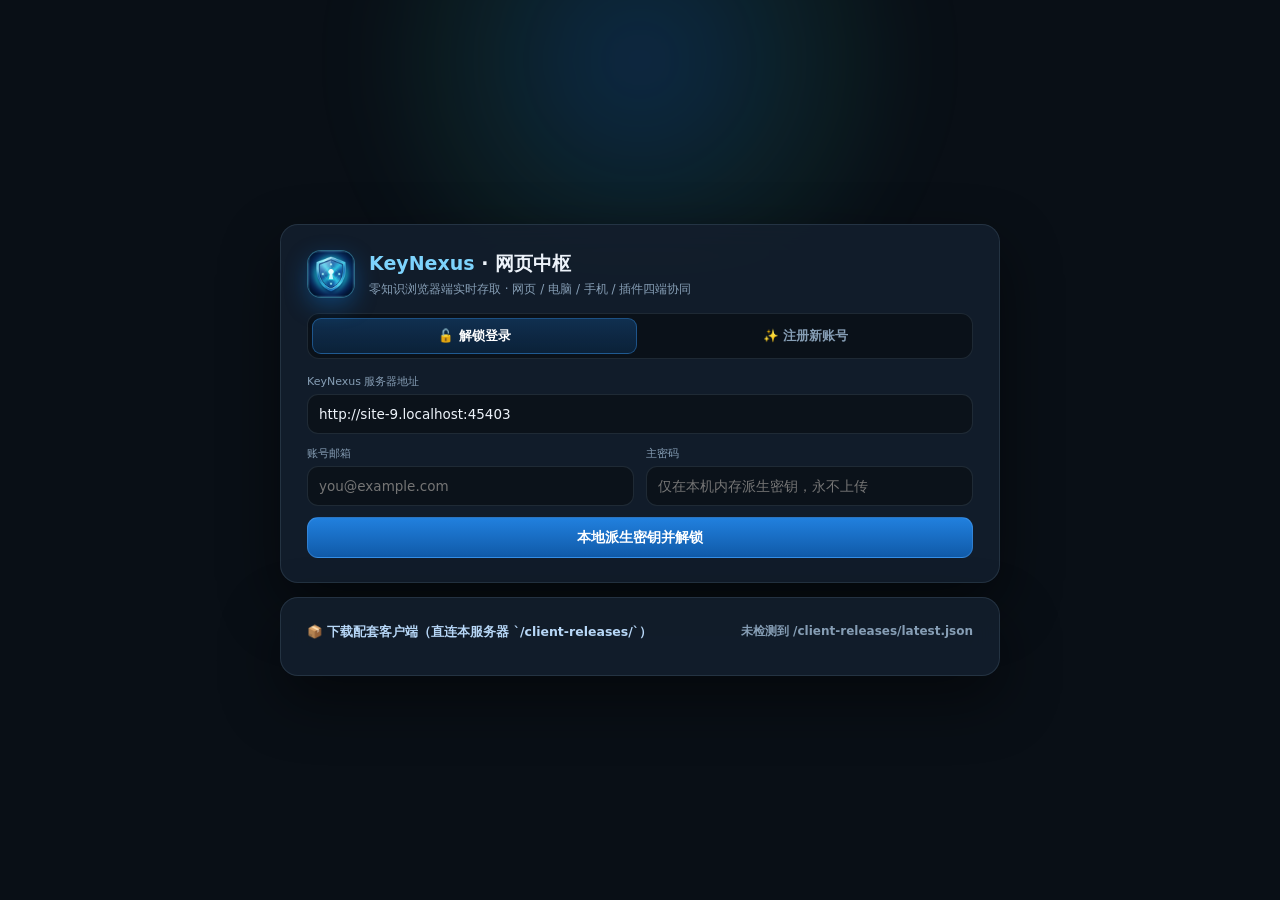
==== commit bbc563be: "fix(ui): lock workspace grid height so sidebar footer stays visible with large vaults (v2.0.7)" ====
--- a/clients/web/src/index.html
+++ b/clients/web/src/index.html
@@ -5,7 +5,7 @@
     <meta name="viewport" content="width=device-width, initial-scale=1" />
     <title>KeyNexus · 零知识网页端</title>
     <link rel="icon" type="image/png" href="favicon.png" />
-    <link rel="stylesheet" href="styles.css?v=2.0.6" />
+    <link rel="stylesheet" href="styles.css?v=2.0.7" />
   </head>
   <body>
     <!-- ==================== 1. 网页端解锁屏 + 四端客户端下载 ==================== -->
@@ -553,7 +553,7 @@
           <div class="card-head">
             <div class="inline-row">
               <h2 style="margin: 0">⚙ 网页端安全与更新设置</h2>
-              <span id="st-cur-ver" class="badge universal">v2.0.6</span>
+              <span id="st-cur-ver" class="badge universal">v2.0.7</span>
             </div>
             <button type="button" class="ghost small" id="btn-st-close">返回</button>
           </div>
@@ -612,23 +612,23 @@
     <script type="importmap">
       {
         "imports": {
-          "./lib/api.js": "./lib/api.js?v=2.0.6",
-          "./lib/crypto.js": "./lib/crypto.js?v=2.0.6",
-          "./lib/vault.js": "./lib/vault.js?v=2.0.6",
-          "./lib/totp.js": "./lib/totp.js?v=2.0.6",
-          "./lib/matcher.js": "./lib/matcher.js?v=2.0.6",
-          "./lib/generator.js": "./lib/generator.js?v=2.0.6",
-          "./lib/realtime.js": "./lib/realtime.js?v=2.0.6",
-          "./lib/updater.js": "./lib/updater.js?v=2.0.6",
-          "./lib/argon2.js": "./lib/argon2.js?v=2.0.6",
-          "./lib/importer/index.js": "./lib/importer/index.js?v=2.0.6",
-          "./lib/importer/extractors.js": "./lib/importer/extractors.js?v=2.0.6",
-          "./lib/importer/providers.js": "./lib/importer/providers.js?v=2.0.6",
-          "./lib/importer/normalizer.js": "./lib/importer/normalizer.js?v=2.0.6",
-          "./lib/importer/zip.js": "./lib/importer/zip.js?v=2.0.6"
+          "./lib/api.js": "./lib/api.js?v=2.0.7",
+          "./lib/crypto.js": "./lib/crypto.js?v=2.0.7",
+          "./lib/vault.js": "./lib/vault.js?v=2.0.7",
+          "./lib/totp.js": "./lib/totp.js?v=2.0.7",
+          "./lib/matcher.js": "./lib/matcher.js?v=2.0.7",
+          "./lib/generator.js": "./lib/generator.js?v=2.0.7",
+          "./lib/realtime.js": "./lib/realtime.js?v=2.0.7",
+          "./lib/updater.js": "./lib/updater.js?v=2.0.7",
+          "./lib/argon2.js": "./lib/argon2.js?v=2.0.7",
+          "./lib/importer/index.js": "./lib/importer/index.js?v=2.0.7",
+          "./lib/importer/extractors.js": "./lib/importer/extractors.js?v=2.0.7",
+          "./lib/importer/providers.js": "./lib/importer/providers.js?v=2.0.7",
+          "./lib/importer/normalizer.js": "./lib/importer/normalizer.js?v=2.0.7",
+          "./lib/importer/zip.js": "./lib/importer/zip.js?v=2.0.7"
         }
       }
     </script>
-    <script src="app.js?v=2.0.6" type="module"></script>
+    <script src="app.js?v=2.0.7" type="module"></script>
   </body>
 </html>
--- a/clients/web/src/styles.css
+++ b/clients/web/src/styles.css
@@ -183,8 +183,8 @@
 kbd { background: rgba(255, 255, 255, 0.06); border: 1px solid var(--line); border-radius: 5px; padding: 1px 5px; font-family: ui-monospace, Consolas, monospace; font-size: 10.5px; color: #b5cbe0; }
 
 /* 工作台三栏 */
-.workspace { display: grid; grid-template-columns: 236px 320px 1fr; height: 100vh; }
-.sidebar { background: var(--sidebar); border-right: 1px solid var(--line); display: flex; flex-direction: column; padding: 14px 12px 12px; }
+.workspace { display: grid; grid-template-columns: 236px 320px 1fr; grid-template-rows: minmax(0, 1fr); height: 100vh; overflow: hidden; }
+.sidebar { background: var(--sidebar); border-right: 1px solid var(--line); display: flex; flex-direction: column; min-height: 0; overflow: hidden; padding: 14px 12px 12px; }
 .sidebar-brand { display: flex; align-items: center; gap: 9px; padding: 2px 4px 14px; }
 .brand-txt { display: flex; flex-direction: column; min-width: 0; flex: 1; }
 .brand-txt b { font-size: 14px; color: #f0f7ff; line-height: 1.2; }
@@ -202,7 +202,7 @@
 }
 .sidebar-section-title { font-size: 10.5px; font-weight: 600; text-transform: uppercase; letter-spacing: 0.06em; color: #678099; padding: 6px 8px 5px; }
 .nav-group { display: flex; flex-direction: column; gap: 2px; }
-.folders-nav { flex: 1; overflow-y: auto; margin-bottom: 8px; }
+.folders-nav { flex: 1; min-height: 0; overflow-y: auto; margin-bottom: 8px; }
 .nav-item { display: flex; align-items: center; justify-content: space-between; padding: 7px 10px; border: 1px solid transparent; border-radius: var(--radius-sm); background: transparent; color: #c6d4e2; text-align: left; font-size: 12.5px; }
 .nav-lbl { display: flex; align-items: center; gap: 8px; min-width: 0; overflow: hidden; text-overflow: ellipsis; white-space: nowrap; }
 .dot-ic { width: 7px; height: 7px; border-radius: 50%; display: inline-block; flex: none; }
@@ -227,14 +227,14 @@
 .tool-btn:hover { background: rgba(255, 255, 255, 0.08); color: var(--text); }
 
 /* 中栏 */
-.list-pane { background: var(--list-bg); border-right: 1px solid var(--line); display: flex; flex-direction: column; min-width: 0; }
+.list-pane { background: var(--list-bg); border-right: 1px solid var(--line); display: flex; flex-direction: column; min-width: 0; min-height: 0; overflow: hidden; }
 .list-header { padding: 12px 12px 8px; border-bottom: 1px solid var(--line); }
 .search-box { position: relative; display: flex; align-items: center; }
 .search-ic { position: absolute; left: 10px; color: #6c859e; pointer-events: none; }
 .search-box input { padding-left: 31px; padding-right: 48px; background: #0a1118; }
 .search-box kbd { position: absolute; right: 8px; pointer-events: none; }
 .list-submeta { display: flex; justify-content: space-between; align-items: center; font-size: 11px; color: var(--muted); margin-top: 8px; padding: 0 2px; }
-.vault-list { list-style: none; margin: 0; padding: 8px; flex: 1; overflow-y: auto; }
+.vault-list { list-style: none; margin: 0; padding: 8px; flex: 1; min-height: 0; overflow-y: auto; }
 .vault-list li { display: flex; align-items: center; gap: 10px; padding: 9px 10px; border-radius: var(--radius-md); cursor: pointer; border: 1px solid transparent; margin-bottom: 3px; }
 .vault-list li:hover { background: rgba(255, 255, 255, 0.045); }
 .vault-list li.active { background: linear-gradient(90deg, rgba(28, 108, 190, 0.24), rgba(28, 108, 190, 0.1)); border-color: rgba(66, 153, 225, 0.36); }
@@ -253,7 +253,7 @@
 .empty-icon { font-size: 28px; margin-bottom: 6px; }
 
 /* 右栏 */
-.detail-pane { padding: 24px 30px; overflow-y: auto; background: radial-gradient(circle at 100% 0%, rgba(22, 65, 114, 0.14), transparent 55%); }
+.detail-pane { padding: 24px 30px; min-height: 0; min-width: 0; overflow-y: auto; background: radial-gradient(circle at 100% 0%, rgba(22, 65, 114, 0.14), transparent 55%); }
 .welcome-dashboard { max-width: 780px; margin: 18px auto; }
 .dash-hero h2 { margin: 0 0 6px; font-size: 20px; }
 .dash-hero p { margin: 0 0 20px; color: var(--muted); }
@@ -424,6 +424,6 @@
 .toast-bar { position: fixed; right: 24px; bottom: 20px; background: linear-gradient(180deg, #1b4978, #123458); border: 1px solid rgba(104, 178, 248, 0.45); color: #fff; padding: 9px 18px; border-radius: 999px; box-shadow: 0 12px 30px rgba(0, 0, 0, 0.5); font-size: 12.5px; z-index: 50; }
 
 @media (max-width: 900px) {
-  .workspace { grid-template-columns: 1fr; height: auto; }
+  .workspace { grid-template-columns: 1fr; grid-template-rows: auto; height: auto; overflow: visible; }
   .bento-stats, .downloads-grid, .auth-dl-grid, .shortcut-cards, .grid-two, .dsh-model-row-inputs { grid-template-columns: 1fr; }
 }
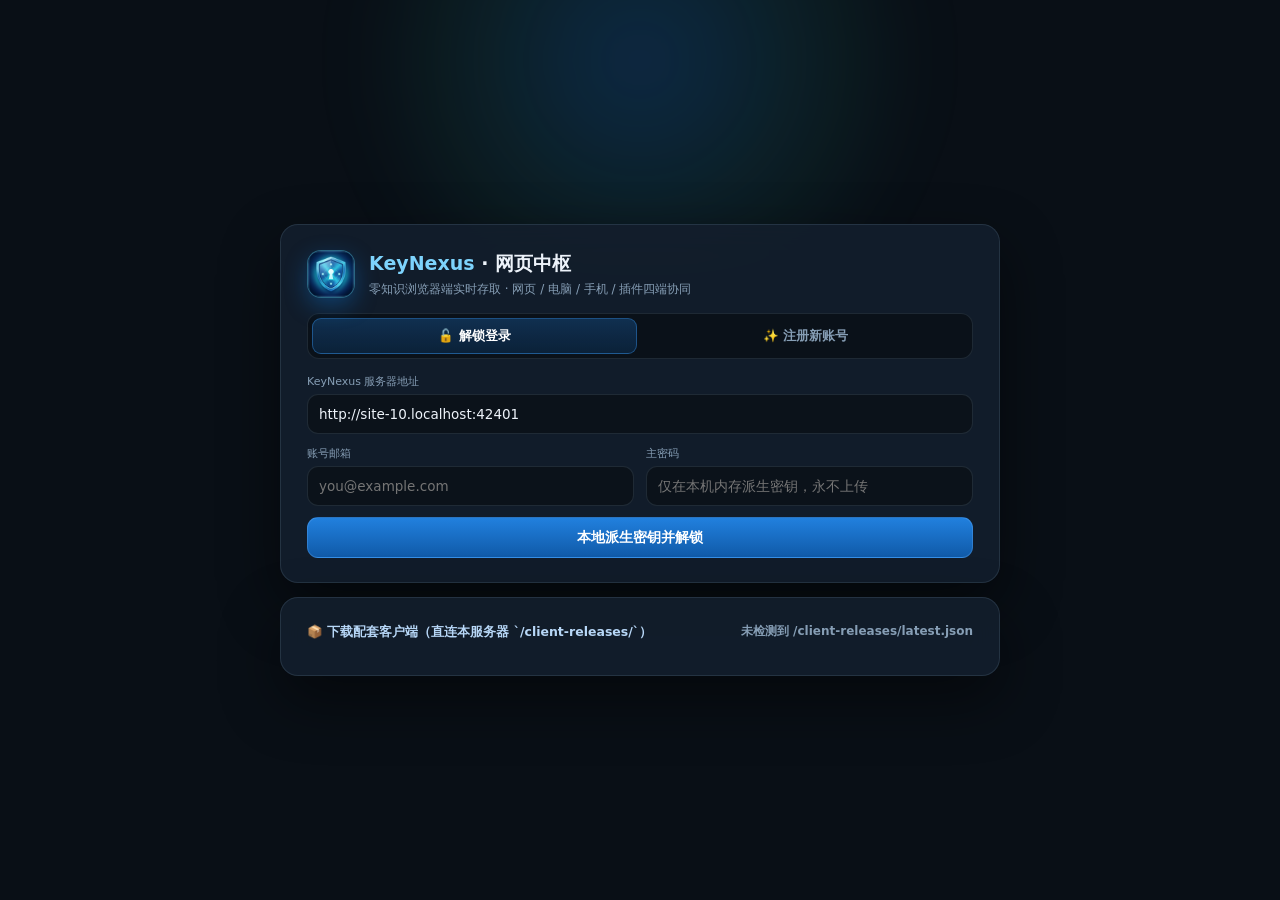
==== commit 06eca351: "feat(web): add concrete active text/vision model picker on models page (v2.0.8)" ====
--- a/clients/web/src/index.html
+++ b/clients/web/src/index.html
@@ -5,7 +5,7 @@
     <meta name="viewport" content="width=device-width, initial-scale=1" />
     <title>KeyNexus · 零知识网页端</title>
     <link rel="icon" type="image/png" href="favicon.png" />
-    <link rel="stylesheet" href="styles.css?v=2.0.7" />
+    <link rel="stylesheet" href="styles.css?v=2.0.8" />
   </head>
   <body>
     <!-- ==================== 1. 网页端解锁屏 + 四端客户端下载 ==================== -->
@@ -454,7 +454,7 @@
 
           <div class="importer-toolbar">
             <label class="field" style="flex: 1; margin: 0">
-              <span>当前启用的 AI 模型提供商</span>
+              <span>当前使用的具体模型（文本解析）</span>
               <select id="imp-provider-select"></select>
             </label>
             <label class="check-row" style="margin: 18px 0 0">
@@ -462,6 +462,7 @@
               <span>标准表格也强制调用 AI 推断四态分类</span>
             </label>
           </div>
+          <p id="imp-active-model-hint" class="muted" style="margin: -4px 0 10px"></p>
 
           <div class="dropzone" id="imp-dropzone">
             <p class="drop-title">拖拽 `.xlsx / .docx / .pdf / .csv / 图片` 到此处，或按 <kbd>Ctrl</kbd>+<kbd>V</kbd> 粘贴截图</p>
@@ -522,6 +523,22 @@
             </div>
             <button type="button" class="ghost small" id="btn-prov-back">← 返回导密</button>
           </div>
+          <div id="prov-active-card" class="dsh-active-model-card">
+            <div class="dsh-active-head">
+              <span class="dsh-active-title">🎯 当前生效的具体模型</span>
+              <span id="prov-active-badge" class="dsh-row-tag active-tag">—</span>
+            </div>
+            <div class="grid-two">
+              <label class="field" style="margin: 0">
+                <span>默认文本解析模型</span>
+                <select id="active-text-model-select"></select>
+              </label>
+              <label class="field" style="margin: 0">
+                <span>默认视觉识图模型（截图 / 拍照）</span>
+                <select id="active-vision-model-select"></select>
+              </label>
+            </div>
+          </div>
           <p id="prov-saved-notice" class="dsh-saved-notice" hidden></p>
           <ul id="prov-rows" class="dsh-rows"></ul>
           <div class="dsh-add-bar">
@@ -553,7 +570,7 @@
           <div class="card-head">
             <div class="inline-row">
               <h2 style="margin: 0">⚙ 网页端安全与更新设置</h2>
-              <span id="st-cur-ver" class="badge universal">v2.0.7</span>
+              <span id="st-cur-ver" class="badge universal">v2.0.8</span>
             </div>
             <button type="button" class="ghost small" id="btn-st-close">返回</button>
           </div>
@@ -612,23 +629,23 @@
     <script type="importmap">
       {
         "imports": {
-          "./lib/api.js": "./lib/api.js?v=2.0.7",
-          "./lib/crypto.js": "./lib/crypto.js?v=2.0.7",
-          "./lib/vault.js": "./lib/vault.js?v=2.0.7",
-          "./lib/totp.js": "./lib/totp.js?v=2.0.7",
-          "./lib/matcher.js": "./lib/matcher.js?v=2.0.7",
-          "./lib/generator.js": "./lib/generator.js?v=2.0.7",
-          "./lib/realtime.js": "./lib/realtime.js?v=2.0.7",
-          "./lib/updater.js": "./lib/updater.js?v=2.0.7",
-          "./lib/argon2.js": "./lib/argon2.js?v=2.0.7",
-          "./lib/importer/index.js": "./lib/importer/index.js?v=2.0.7",
-          "./lib/importer/extractors.js": "./lib/importer/extractors.js?v=2.0.7",
-          "./lib/importer/providers.js": "./lib/importer/providers.js?v=2.0.7",
-          "./lib/importer/normalizer.js": "./lib/importer/normalizer.js?v=2.0.7",
-          "./lib/importer/zip.js": "./lib/importer/zip.js?v=2.0.7"
+          "./lib/api.js": "./lib/api.js?v=2.0.8",
+          "./lib/crypto.js": "./lib/crypto.js?v=2.0.8",
+          "./lib/vault.js": "./lib/vault.js?v=2.0.8",
+          "./lib/totp.js": "./lib/totp.js?v=2.0.8",
+          "./lib/matcher.js": "./lib/matcher.js?v=2.0.8",
+          "./lib/generator.js": "./lib/generator.js?v=2.0.8",
+          "./lib/realtime.js": "./lib/realtime.js?v=2.0.8",
+          "./lib/updater.js": "./lib/updater.js?v=2.0.8",
+          "./lib/argon2.js": "./lib/argon2.js?v=2.0.8",
+          "./lib/importer/index.js": "./lib/importer/index.js?v=2.0.8",
+          "./lib/importer/extractors.js": "./lib/importer/extractors.js?v=2.0.8",
+          "./lib/importer/providers.js": "./lib/importer/providers.js?v=2.0.8",
+          "./lib/importer/normalizer.js": "./lib/importer/normalizer.js?v=2.0.8",
+          "./lib/importer/zip.js": "./lib/importer/zip.js?v=2.0.8"
         }
       }
     </script>
-    <script src="app.js?v=2.0.7" type="module"></script>
+    <script src="app.js?v=2.0.8" type="module"></script>
   </body>
 </html>
--- a/clients/web/src/styles.css
+++ b/clients/web/src/styles.css
@@ -353,6 +353,9 @@
 .preview-table th, .preview-table td { padding: 7px 8px; border-bottom: 1px solid var(--line); text-align: left; }
 .preview-table th { position: sticky; top: 0; background: #121e2b; color: var(--muted); }
 /* DSH 风格模型管理页与模型目录编辑器 */
+.dsh-active-model-card { border: 1px solid rgba(56, 189, 248, 0.34); background: linear-gradient(135deg, rgba(16, 44, 72, 0.45), rgba(14, 24, 36, 0.92)); border-radius: var(--radius-lg); padding: 14px 16px; margin-bottom: 12px; display: flex; flex-direction: column; gap: 10px; }
+.dsh-active-head { display: flex; align-items: center; justify-content: space-between; gap: 10px; flex-wrap: wrap; }
+.dsh-active-title { font-size: 13.5px; font-weight: 600; color: #e2f1ff; }
 .dsh-saved-notice { margin: 0 0 10px; font-size: 12.5px; color: var(--ok); }
 .dsh-rows { list-style: none; margin: 0; padding: 0; display: flex; flex-direction: column; gap: 10px; }
 .dsh-row-card { border: 1px solid var(--line); background: #0e1824; border-radius: var(--radius-lg); padding: 14px 16px; display: flex; flex-direction: column; gap: 12px; }
@@ -365,6 +368,7 @@
 .dsh-row-name { font-size: 14.5px; font-weight: 600; color: #f1f6fb; }
 .dsh-row-tag { padding: 1px 7px; border: 1px solid var(--line); border-radius: 6px; font-size: 11px; color: var(--muted); background: rgba(255, 255, 255, 0.03); }
 .dsh-row-tag.active-tag { border-color: rgba(56, 189, 248, 0.4); color: #7dd3fc; background: rgba(56, 189, 248, 0.12); }
+.dsh-row-tag.vision-tag { border-color: rgba(167, 139, 250, 0.42); color: #ddd6fe; background: rgba(139, 92, 246, 0.14); }
 .dsh-row-actions { display: inline-flex; align-items: center; gap: 6px; margin-left: auto; }
 .dsh-add-bar { margin-top: 12px; display: flex; justify-content: flex-start; }
 .dsh-add-card { margin-top: 12px; border-color: rgba(56, 189, 248, 0.32); }
@@ -384,6 +388,7 @@
 .dsh-models-actions { display: flex; align-items: center; gap: 6px; flex-wrap: wrap; }
 .dsh-model-list { display: flex; flex-direction: column; gap: 6px; }
 .dsh-model-row { display: flex; flex-direction: column; gap: 6px; padding: 9px 10px; border-radius: var(--radius-sm); background: #0e1824; border: 1px solid var(--line); }
+.dsh-model-row.active-model-row { border-color: rgba(56, 189, 248, 0.55); background: rgba(21, 56, 92, 0.35); }
 .dsh-model-row-top { display: flex; align-items: center; gap: 8px; flex-wrap: wrap; }
 .dsh-model-row-inputs { display: grid; grid-template-columns: 1fr 1fr; gap: 8px; flex: 1; min-width: 240px; }
 .dsh-model-row-inputs input { padding: 6.5px 9px; font-size: 12.5px; }
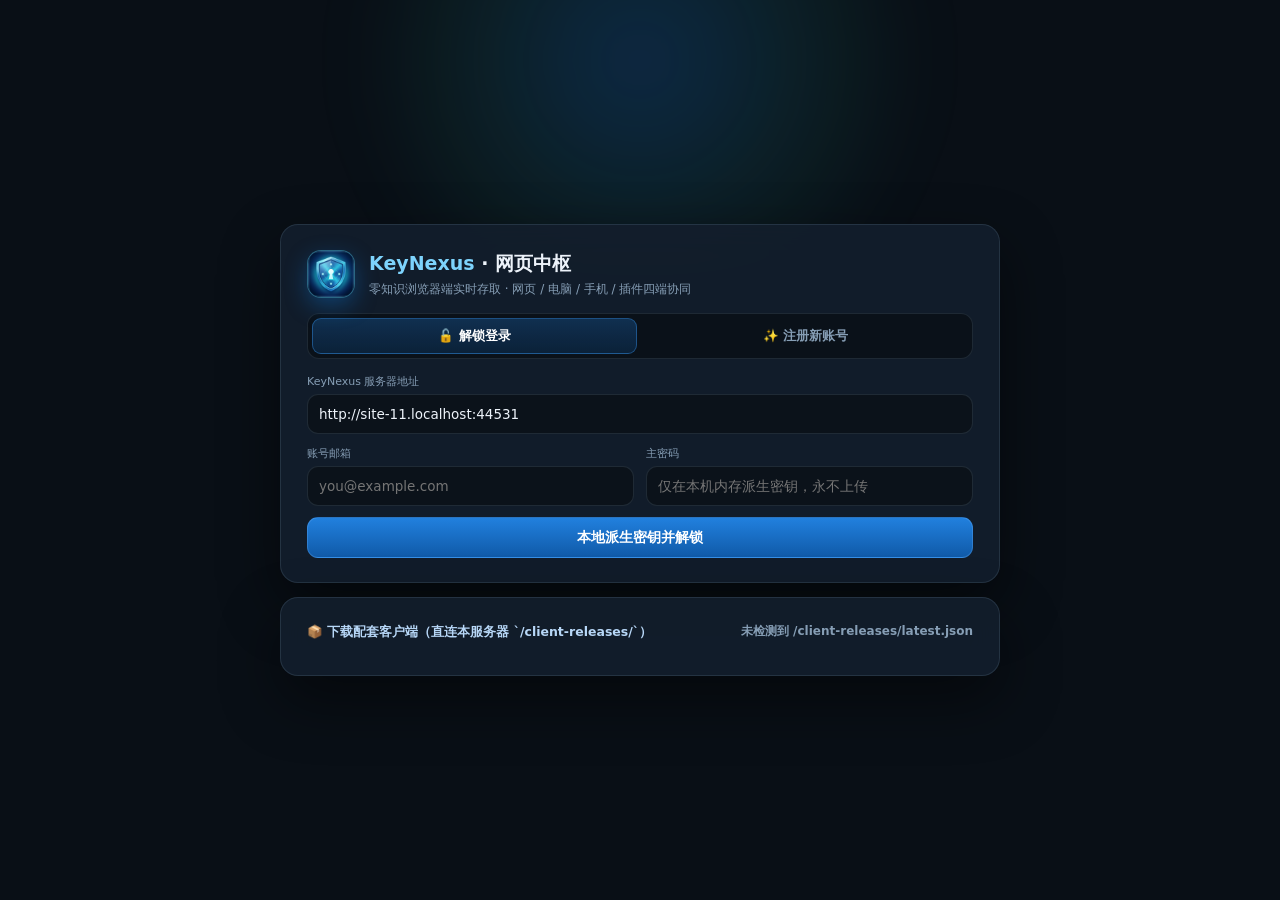
==== commit 0a0f88c4: "fix(ai): align Anthropic Messages with DSH pi-ai SSE streaming format (v2.0.9)" ====
--- a/clients/web/src/index.html
+++ b/clients/web/src/index.html
@@ -5,7 +5,7 @@
     <meta name="viewport" content="width=device-width, initial-scale=1" />
     <title>KeyNexus · 零知识网页端</title>
     <link rel="icon" type="image/png" href="favicon.png" />
-    <link rel="stylesheet" href="styles.css?v=2.0.8" />
+    <link rel="stylesheet" href="styles.css?v=2.0.9" />
   </head>
   <body>
     <!-- ==================== 1. 网页端解锁屏 + 四端客户端下载 ==================== -->
@@ -570,7 +570,7 @@
           <div class="card-head">
             <div class="inline-row">
               <h2 style="margin: 0">⚙ 网页端安全与更新设置</h2>
-              <span id="st-cur-ver" class="badge universal">v2.0.8</span>
+              <span id="st-cur-ver" class="badge universal">v2.0.9</span>
             </div>
             <button type="button" class="ghost small" id="btn-st-close">返回</button>
           </div>
@@ -629,23 +629,23 @@
     <script type="importmap">
       {
         "imports": {
-          "./lib/api.js": "./lib/api.js?v=2.0.8",
-          "./lib/crypto.js": "./lib/crypto.js?v=2.0.8",
-          "./lib/vault.js": "./lib/vault.js?v=2.0.8",
-          "./lib/totp.js": "./lib/totp.js?v=2.0.8",
-          "./lib/matcher.js": "./lib/matcher.js?v=2.0.8",
-          "./lib/generator.js": "./lib/generator.js?v=2.0.8",
-          "./lib/realtime.js": "./lib/realtime.js?v=2.0.8",
-          "./lib/updater.js": "./lib/updater.js?v=2.0.8",
-          "./lib/argon2.js": "./lib/argon2.js?v=2.0.8",
-          "./lib/importer/index.js": "./lib/importer/index.js?v=2.0.8",
-          "./lib/importer/extractors.js": "./lib/importer/extractors.js?v=2.0.8",
-          "./lib/importer/providers.js": "./lib/importer/providers.js?v=2.0.8",
-          "./lib/importer/normalizer.js": "./lib/importer/normalizer.js?v=2.0.8",
-          "./lib/importer/zip.js": "./lib/importer/zip.js?v=2.0.8"
+          "./lib/api.js": "./lib/api.js?v=2.0.9",
+          "./lib/crypto.js": "./lib/crypto.js?v=2.0.9",
+          "./lib/vault.js": "./lib/vault.js?v=2.0.9",
+          "./lib/totp.js": "./lib/totp.js?v=2.0.9",
+          "./lib/matcher.js": "./lib/matcher.js?v=2.0.9",
+          "./lib/generator.js": "./lib/generator.js?v=2.0.9",
+          "./lib/realtime.js": "./lib/realtime.js?v=2.0.9",
+          "./lib/updater.js": "./lib/updater.js?v=2.0.9",
+          "./lib/argon2.js": "./lib/argon2.js?v=2.0.9",
+          "./lib/importer/index.js": "./lib/importer/index.js?v=2.0.9",
+          "./lib/importer/extractors.js": "./lib/importer/extractors.js?v=2.0.9",
+          "./lib/importer/providers.js": "./lib/importer/providers.js?v=2.0.9",
+          "./lib/importer/normalizer.js": "./lib/importer/normalizer.js?v=2.0.9",
+          "./lib/importer/zip.js": "./lib/importer/zip.js?v=2.0.9"
         }
       }
     </script>
-    <script src="app.js?v=2.0.8" type="module"></script>
+    <script src="app.js?v=2.0.9" type="module"></script>
   </body>
 </html>
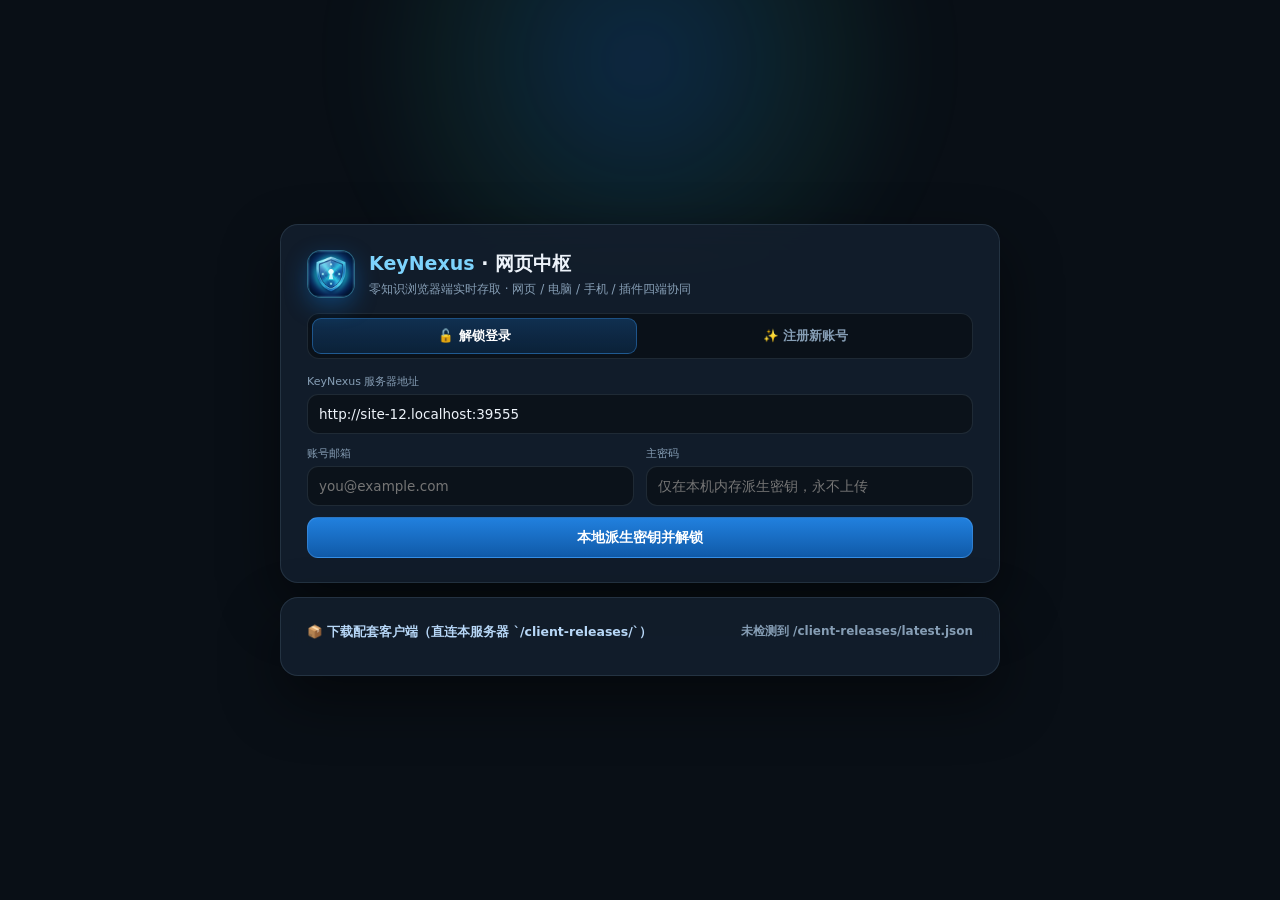
==== commit 0b5529af: "fix(ai): raise Anthropic max_tokens for reasoning models, stop 403 retry, improve empty-stream diagn" ====
--- a/clients/web/src/index.html
+++ b/clients/web/src/index.html
@@ -5,7 +5,7 @@
     <meta name="viewport" content="width=device-width, initial-scale=1" />
     <title>KeyNexus · 零知识网页端</title>
     <link rel="icon" type="image/png" href="favicon.png" />
-    <link rel="stylesheet" href="styles.css?v=2.0.9" />
+    <link rel="stylesheet" href="styles.css?v=2.0.10" />
   </head>
   <body>
     <!-- ==================== 1. 网页端解锁屏 + 四端客户端下载 ==================== -->
@@ -570,7 +570,7 @@
           <div class="card-head">
             <div class="inline-row">
               <h2 style="margin: 0">⚙ 网页端安全与更新设置</h2>
-              <span id="st-cur-ver" class="badge universal">v2.0.9</span>
+              <span id="st-cur-ver" class="badge universal">v2.0.10</span>
             </div>
             <button type="button" class="ghost small" id="btn-st-close">返回</button>
           </div>
@@ -629,23 +629,23 @@
     <script type="importmap">
       {
         "imports": {
-          "./lib/api.js": "./lib/api.js?v=2.0.9",
-          "./lib/crypto.js": "./lib/crypto.js?v=2.0.9",
-          "./lib/vault.js": "./lib/vault.js?v=2.0.9",
-          "./lib/totp.js": "./lib/totp.js?v=2.0.9",
-          "./lib/matcher.js": "./lib/matcher.js?v=2.0.9",
-          "./lib/generator.js": "./lib/generator.js?v=2.0.9",
-          "./lib/realtime.js": "./lib/realtime.js?v=2.0.9",
-          "./lib/updater.js": "./lib/updater.js?v=2.0.9",
-          "./lib/argon2.js": "./lib/argon2.js?v=2.0.9",
-          "./lib/importer/index.js": "./lib/importer/index.js?v=2.0.9",
-          "./lib/importer/extractors.js": "./lib/importer/extractors.js?v=2.0.9",
-          "./lib/importer/providers.js": "./lib/importer/providers.js?v=2.0.9",
-          "./lib/importer/normalizer.js": "./lib/importer/normalizer.js?v=2.0.9",
-          "./lib/importer/zip.js": "./lib/importer/zip.js?v=2.0.9"
+          "./lib/api.js": "./lib/api.js?v=2.0.10",
+          "./lib/crypto.js": "./lib/crypto.js?v=2.0.10",
+          "./lib/vault.js": "./lib/vault.js?v=2.0.10",
+          "./lib/totp.js": "./lib/totp.js?v=2.0.10",
+          "./lib/matcher.js": "./lib/matcher.js?v=2.0.10",
+          "./lib/generator.js": "./lib/generator.js?v=2.0.10",
+          "./lib/realtime.js": "./lib/realtime.js?v=2.0.10",
+          "./lib/updater.js": "./lib/updater.js?v=2.0.10",
+          "./lib/argon2.js": "./lib/argon2.js?v=2.0.10",
+          "./lib/importer/index.js": "./lib/importer/index.js?v=2.0.10",
+          "./lib/importer/extractors.js": "./lib/importer/extractors.js?v=2.0.10",
+          "./lib/importer/providers.js": "./lib/importer/providers.js?v=2.0.10",
+          "./lib/importer/normalizer.js": "./lib/importer/normalizer.js?v=2.0.10",
+          "./lib/importer/zip.js": "./lib/importer/zip.js?v=2.0.10"
         }
       }
     </script>
-    <script src="app.js?v=2.0.9" type="module"></script>
+    <script src="app.js?v=2.0.10" type="module"></script>
   </body>
 </html>
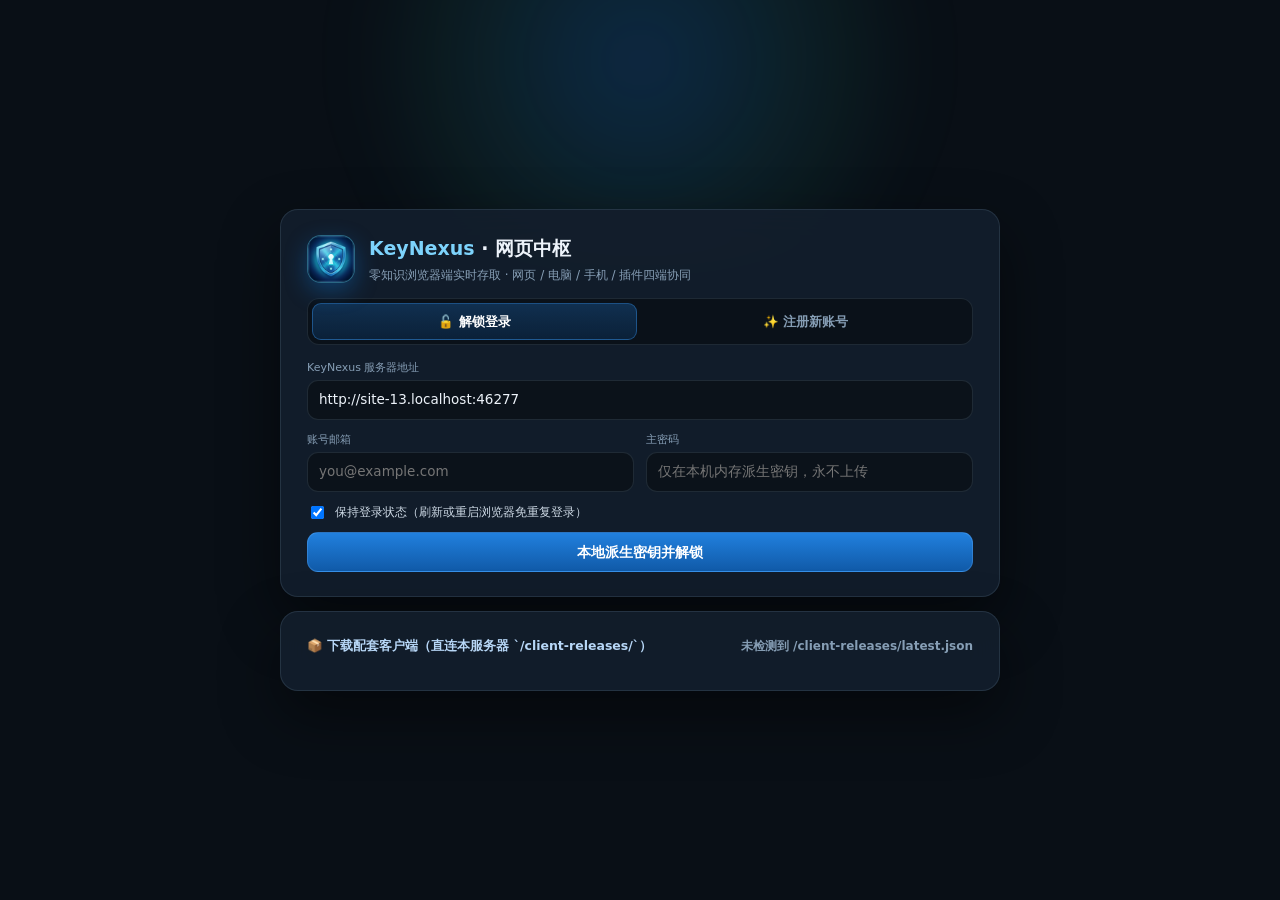
==== commit de9973bb: "feat(auth): keep Web and Extension signed in across reloads and browser restarts (v2.0.11)" ====
--- a/clients/web/src/index.html
+++ b/clients/web/src/index.html
@@ -5,7 +5,7 @@
     <meta name="viewport" content="width=device-width, initial-scale=1" />
     <title>KeyNexus · 零知识网页端</title>
     <link rel="icon" type="image/png" href="favicon.png" />
-    <link rel="stylesheet" href="styles.css?v=2.0.10" />
+    <link rel="stylesheet" href="styles.css?v=2.0.11" />
   </head>
   <body>
     <!-- ==================== 1. 网页端解锁屏 + 四端客户端下载 ==================== -->
@@ -59,6 +59,11 @@
                 </label>
               </div>
             </div>
+
+            <label class="check-row">
+              <input id="auth-keep-signed-in" type="checkbox" checked />
+              <span>保持登录状态（刷新或重启浏览器免重复登录）</span>
+            </label>
 
             <button type="submit" class="primary full" id="btn-unlock">本地派生密钥并解锁</button>
             <p class="error" id="auth-error" hidden></p>
@@ -570,7 +575,7 @@
           <div class="card-head">
             <div class="inline-row">
               <h2 style="margin: 0">⚙ 网页端安全与更新设置</h2>
-              <span id="st-cur-ver" class="badge universal">v2.0.10</span>
+              <span id="st-cur-ver" class="badge universal">v2.0.11</span>
             </div>
             <button type="button" class="ghost small" id="btn-st-close">返回</button>
           </div>
@@ -581,9 +586,13 @@
               <button type="button" class="ghost" id="btn-st-check-update">检查新版</button>
             </div>
           </div>
+          <label class="check-row">
+            <input id="st-keep-signed-in" type="checkbox" />
+            <span>保持登录状态（关闭或刷新网页后无需重新登录，仅手动锁定时清除）</span>
+          </label>
           <div class="grid-two">
             <label class="field">
-              <span>空闲自动锁定时间（分钟，0 = 不自动锁）</span>
+              <span>空闲自动锁定时间（分钟，默认 0 = 不自动锁）</span>
               <input id="st-lock-mins" type="number" min="0" max="1440" />
             </label>
             <label class="field">
@@ -629,23 +638,23 @@
     <script type="importmap">
       {
         "imports": {
-          "./lib/api.js": "./lib/api.js?v=2.0.10",
-          "./lib/crypto.js": "./lib/crypto.js?v=2.0.10",
-          "./lib/vault.js": "./lib/vault.js?v=2.0.10",
-          "./lib/totp.js": "./lib/totp.js?v=2.0.10",
-          "./lib/matcher.js": "./lib/matcher.js?v=2.0.10",
-          "./lib/generator.js": "./lib/generator.js?v=2.0.10",
-          "./lib/realtime.js": "./lib/realtime.js?v=2.0.10",
-          "./lib/updater.js": "./lib/updater.js?v=2.0.10",
-          "./lib/argon2.js": "./lib/argon2.js?v=2.0.10",
-          "./lib/importer/index.js": "./lib/importer/index.js?v=2.0.10",
-          "./lib/importer/extractors.js": "./lib/importer/extractors.js?v=2.0.10",
-          "./lib/importer/providers.js": "./lib/importer/providers.js?v=2.0.10",
-          "./lib/importer/normalizer.js": "./lib/importer/normalizer.js?v=2.0.10",
-          "./lib/importer/zip.js": "./lib/importer/zip.js?v=2.0.10"
+          "./lib/api.js": "./lib/api.js?v=2.0.11",
+          "./lib/crypto.js": "./lib/crypto.js?v=2.0.11",
+          "./lib/vault.js": "./lib/vault.js?v=2.0.11",
+          "./lib/totp.js": "./lib/totp.js?v=2.0.11",
+          "./lib/matcher.js": "./lib/matcher.js?v=2.0.11",
+          "./lib/generator.js": "./lib/generator.js?v=2.0.11",
+          "./lib/realtime.js": "./lib/realtime.js?v=2.0.11",
+          "./lib/updater.js": "./lib/updater.js?v=2.0.11",
+          "./lib/argon2.js": "./lib/argon2.js?v=2.0.11",
+          "./lib/importer/index.js": "./lib/importer/index.js?v=2.0.11",
+          "./lib/importer/extractors.js": "./lib/importer/extractors.js?v=2.0.11",
+          "./lib/importer/providers.js": "./lib/importer/providers.js?v=2.0.11",
+          "./lib/importer/normalizer.js": "./lib/importer/normalizer.js?v=2.0.11",
+          "./lib/importer/zip.js": "./lib/importer/zip.js?v=2.0.11"
         }
       }
     </script>
-    <script src="app.js?v=2.0.10" type="module"></script>
+    <script src="app.js?v=2.0.11" type="module"></script>
   </body>
 </html>
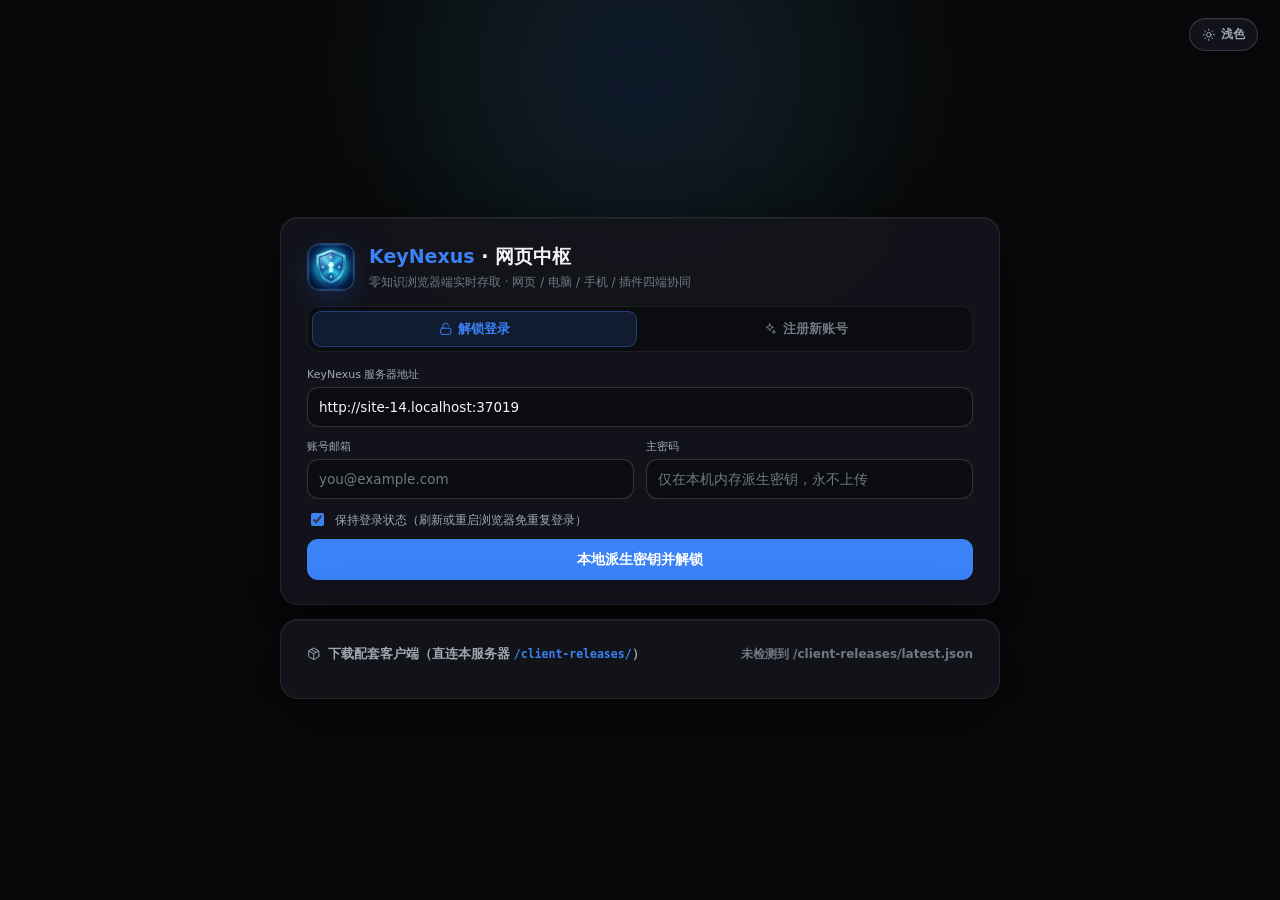
==== commit f03184fa: "feat(ui): obsidian dark + porcelain light dual-theme redesign for Web and Extension (v2.1.0)" ====
--- a/clients/web/src/index.html
+++ b/clients/web/src/index.html
@@ -1,16 +1,24 @@
 <!doctype html>
-<html lang="zh-CN">
+<html lang="zh-CN" data-theme="dark">
   <head>
     <meta charset="utf-8" />
     <meta name="viewport" content="width=device-width, initial-scale=1" />
     <title>KeyNexus · 零知识网页端</title>
     <link rel="icon" type="image/png" href="favicon.png" />
-    <link rel="stylesheet" href="styles.css?v=2.0.11" />
+    <link rel="stylesheet" href="styles.css?v=2.1.0" />
   </head>
   <body>
     <!-- ==================== 1. 网页端解锁屏 + 四端客户端下载 ==================== -->
     <section id="auth-screen" class="auth-screen">
       <div class="ambient-glow"></div>
+      <button type="button" class="theme-float-btn" id="btn-auth-theme" title="切换深浅主题" aria-label="切换深浅主题">
+        <svg class="ic sm" viewBox="0 0 24 24" aria-hidden="true">
+          <circle cx="12" cy="12" r="4" />
+          <path d="M12 2v2M12 20v2M4.93 4.93l1.41 1.41M17.66 17.66l1.41 1.41M2 12h2M20 12h2M6.34 17.66l-1.41 1.41M19.07 4.93l-1.41 1.41" />
+        </svg>
+        <span id="auth-theme-label">浅色</span>
+      </button>
+
       <div class="auth-stack">
         <div class="auth-card">
           <div class="brand-head">
@@ -24,8 +32,20 @@
           </div>
 
           <div class="auth-mode-tabs" role="tablist">
-            <button type="button" class="auth-mode-tab active" id="tab-auth-login" role="tab" aria-selected="true">🔓 解锁登录</button>
-            <button type="button" class="auth-mode-tab" id="tab-auth-register" role="tab" aria-selected="false">✨ 注册新账号</button>
+            <button type="button" class="auth-mode-tab active" id="tab-auth-login" role="tab" aria-selected="true">
+              <svg class="ic sm" viewBox="0 0 24 24" aria-hidden="true">
+                <rect x="3" y="11" width="18" height="11" rx="2" ry="2" />
+                <path d="M7 11V7a5 5 0 0 1 9.9-1" />
+              </svg>
+              <span>解锁登录</span>
+            </button>
+            <button type="button" class="auth-mode-tab" id="tab-auth-register" role="tab" aria-selected="false">
+              <svg class="ic sm" viewBox="0 0 24 24" aria-hidden="true">
+                <path d="M12 3l1.9 4.6L18.5 9.5l-4.6 1.9L12 16l-1.9-4.6L5.5 9.5l4.6-1.9z" />
+                <path d="M19 15l.9 2.1L22 18l-2.1.9L19 21l-.9-2.1L16 18l2.1-.9z" />
+              </svg>
+              <span>注册新账号</span>
+            </button>
           </div>
 
           <form id="unlock-form" autocomplete="off">
@@ -101,7 +121,13 @@
               <span>主密码提示（选填）</span>
               <input id="reg-hint" type="text" placeholder="仅提示给自己，切勿写明文密码" />
             </label>
-            <p class="reg-note">🔒 零知识安全承诺：主密码仅在您的浏览器内通过 PBKDF2-SHA256 (600,000 次) 与 RSA-2048 派生并加密个人密钥，原始主密码永不离开本机。</p>
+            <p class="reg-note">
+              <svg class="ic sm" viewBox="0 0 24 24" aria-hidden="true">
+                <path d="M12 22s8-4 8-10V5l-8-3-8 3v7c0 6 8 10 8 10z" />
+                <path d="M9 12l2 2 4-4" />
+              </svg>
+              <span>零知识安全承诺：主密码仅在您的浏览器内通过 PBKDF2-SHA256 (600,000 次) 与 RSA-2048 派生并加密个人密钥，原始主密码永不离开本机。</span>
+            </p>
             <button type="submit" class="primary full" id="btn-register">本地生成密钥并注册</button>
             <p class="error" id="reg-error" hidden></p>
             <p class="reg-ok" id="reg-ok" hidden></p>
@@ -110,7 +136,14 @@
 
         <div class="auth-downloads-card">
           <div class="auth-dl-head">
-            <span>📦 下载配套客户端（直连本服务器 `/client-releases/`）</span>
+            <span class="head-lbl">
+              <svg class="ic sm" viewBox="0 0 24 24" aria-hidden="true">
+                <path d="M16.5 9.4l-9-5.19M21 16V8a2 2 0 0 0-1-1.73l-7-4a2 2 0 0 0-2 0l-7 4A2 2 0 0 0 3 8v8a2 2 0 0 0 1 1.73l7 4a2 2 0 0 0 2 0l7-4A2 2 0 0 0 21 16z" />
+                <polyline points="3.27 6.96 12 12.01 20.73 6.96" />
+                <line x1="12" y1="22.08" x2="12" y2="12" />
+              </svg>
+              <span>下载配套客户端（直连本服务器 <code>/client-releases/</code>）</span>
+            </span>
             <span id="auth-dl-ver" class="muted">加载清单中…</span>
           </div>
           <div id="auth-downloads-grid" class="auth-dl-grid"></div>
@@ -130,21 +163,38 @@
             <b>KeyNexus</b>
             <span id="sidebar-user-email">网页端已加密连接</span>
           </div>
-          <span class="watch-pill">🌐 Web</span>
+          <button type="button" class="icon-btn" id="btn-sidebar-theme" title="切换深浅主题" aria-label="切换深浅主题">
+            <svg class="ic sm" viewBox="0 0 24 24" aria-hidden="true">
+              <circle cx="12" cy="12" r="4" />
+              <path d="M12 2v2M12 20v2M4.93 4.93l1.41 1.41M17.66 17.66l1.41 1.41M2 12h2M20 12h2M6.34 17.66l-1.41 1.41M19.07 4.93l-1.41 1.41" />
+            </svg>
+          </button>
         </div>
 
         <div class="sidebar-cta-group">
           <button type="button" class="primary full icon-cta" id="btn-new-item">
-            <span>＋ 提交新密码</span>
+            <span class="nav-lbl">
+              <svg class="ic sm" viewBox="0 0 24 24" aria-hidden="true">
+                <line x1="12" y1="5" x2="12" y2="19" />
+                <line x1="5" y1="12" x2="19" y2="12" />
+              </svg>
+              <span>提交新密码</span>
+            </span>
             <kbd>Ctrl+N</kbd>
           </button>
           <button type="button" class="ai-cta full" id="btn-open-importer">
-            <span>✨ 文件 / 截图 AI 导密</span>
+            <span class="nav-lbl">
+              <svg class="ic sm" viewBox="0 0 24 24" aria-hidden="true">
+                <path d="M12 3l1.9 4.6L18.5 9.5l-4.6 1.9L12 16l-1.9-4.6L5.5 9.5l4.6-1.9z" />
+                <path d="M19 15l.9 2.1L22 18l-2.1.9L19 21l-.9-2.1L16 18l2.1-.9z" />
+              </svg>
+              <span>文件 / 截图 AI 导密</span>
+            </span>
           </button>
         </div>
 
         <div class="sidebar-section-title">按适用终端筛选</div>
-        <nav class="nav-group">
+        <nav class="nav-group nav-filters">
           <button type="button" class="nav-item active" data-filter="all">
             <span class="nav-lbl"><i class="dot-ic all"></i>全部密码</span><em id="cnt-all">0</em>
           </button>
@@ -171,13 +221,46 @@
         <div class="sidebar-section-title">文件夹分类</div>
         <nav class="nav-group folders-nav" id="folders-nav"></nav>
 
-        <button type="button" class="dl-nav-btn" id="btn-open-downloads">📦 客户端下载中心（电脑/手机/插件）</button>
+        <button type="button" class="dl-nav-btn" id="btn-open-downloads">
+          <svg class="ic sm" viewBox="0 0 24 24" aria-hidden="true">
+            <path d="M16.5 9.4l-9-5.19M21 16V8a2 2 0 0 0-1-1.73l-7-4a2 2 0 0 0-2 0l-7 4A2 2 0 0 0 3 8v8a2 2 0 0 0 1 1.73l7 4a2 2 0 0 0 2 0l7-4A2 2 0 0 0 21 16z" />
+            <polyline points="3.27 6.96 12 12.01 20.73 6.96" />
+            <line x1="12" y1="22.08" x2="12" y2="12" />
+          </svg>
+          <span>客户端下载中心（电脑/手机/插件）</span>
+        </button>
 
         <div class="sidebar-footer">
-          <button type="button" class="tool-btn" id="btn-open-providers" title="配置 AI 模型源">🤖 模型源</button>
-          <button type="button" class="tool-btn" id="btn-sync-now" title="立即同步">⟳ 同步</button>
-          <button type="button" class="tool-btn" id="btn-open-settings" title="安全设置">⚙ 设置</button>
-          <button type="button" class="tool-btn lock" id="btn-lock-vault" title="立即锁定">🔒 锁定</button>
+          <button type="button" class="tool-btn" id="btn-open-providers" title="配置 AI 模型源">
+            <svg class="ic sm" viewBox="0 0 24 24" aria-hidden="true">
+              <rect x="4" y="4" width="16" height="16" rx="2" />
+              <rect x="9" y="9" width="6" height="6" />
+              <path d="M9 1v3M15 1v3M9 20v3M15 20v3M20 9h3M20 14h3M1 9h3M1 14h3" />
+            </svg>
+            <span>模型源</span>
+          </button>
+          <button type="button" class="tool-btn" id="btn-sync-now" title="立即同步">
+            <svg class="ic sm" viewBox="0 0 24 24" aria-hidden="true">
+              <polyline points="23 4 23 10 17 10" />
+              <polyline points="1 20 1 14 7 14" />
+              <path d="M3.51 9a9 9 0 0 1 14.85-3.36L23 10M1 14l4.64 4.36A9 9 0 0 0 20.49 15" />
+            </svg>
+            <span>同步</span>
+          </button>
+          <button type="button" class="tool-btn" id="btn-open-settings" title="安全设置">
+            <svg class="ic sm" viewBox="0 0 24 24" aria-hidden="true">
+              <circle cx="12" cy="12" r="3" />
+              <path d="M19.4 15a1.65 1.65 0 0 0 .33 1.82l.06.06a2 2 0 1 1-2.83 2.83l-.06-.06a1.65 1.65 0 0 0-1.82-.33 1.65 1.65 0 0 0-1 1.51V21a2 2 0 1 1-4 0v-.09A1.65 1.65 0 0 0 9 19.4a1.65 1.65 0 0 0-1.82.33l-.06.06a2 2 0 1 1-2.83-2.83l.06-.06a1.65 1.65 0 0 0 .33-1.82 1.65 1.65 0 0 0-1.51-1H3a2 2 0 1 1 0-4h.09A1.65 1.65 0 0 0 4.6 9a1.65 1.65 0 0 0-.33-1.82l-.06-.06a2 2 0 1 1 2.83-2.83l.06.06a1.65 1.65 0 0 0 1.82.33H9a1.65 1.65 0 0 0 1-1.51V3a2 2 0 1 1 4 0v.09a1.65 1.65 0 0 0 1 1.51 1.65 1.65 0 0 0 1.82-.33l.06-.06a2 2 0 1 1 2.83 2.83l-.06.06a1.65 1.65 0 0 0-.33 1.82V9a1.65 1.65 0 0 0 1.51 1H21a2 2 0 1 1 0 4h-.09a1.65 1.65 0 0 0-1.51 1z" />
+            </svg>
+            <span>设置</span>
+          </button>
+          <button type="button" class="tool-btn lock" id="btn-lock-vault" title="立即锁定">
+            <svg class="ic sm" viewBox="0 0 24 24" aria-hidden="true">
+              <rect x="3" y="11" width="18" height="11" rx="2" ry="2" />
+              <path d="M7 11V7a5 5 0 0 1 10 0v4" />
+            </svg>
+            <span>锁定</span>
+          </button>
         </div>
       </aside>
 
@@ -185,26 +268,43 @@
       <section class="list-pane">
         <div class="list-header">
           <div class="search-box">
-            <svg class="search-ic" viewBox="0 0 20 20" width="14" height="14">
-              <path d="M8.5 3a5.5 5.5 0 104.38 8.82l3.65 3.65a.75.75 0 101.06-1.06l-3.65-3.65A5.5 5.5 0 008.5 3zm-4 5.5a4 4 0 118 0 4 4 0 01-8 0z" fill="currentColor" />
+            <svg class="search-ic ic sm" viewBox="0 0 24 24" aria-hidden="true">
+              <circle cx="11" cy="11" r="8" />
+              <line x1="21" y1="21" x2="16.65" y2="16.65" />
             </svg>
             <input id="vault-search" type="search" placeholder="搜索名称、账号、域名、包名…" spellcheck="false" />
             <kbd>Ctrl+F</kbd>
           </div>
           <div class="list-submeta">
-            <span id="list-filter-title">全部密码</span>
-            <span id="list-result-count" class="muted">0 项</span>
+            <span id="list-filter-title" class="filter-title-row">全部密码</span>
+            <span id="list-result-count" class="muted tabular-nums">0 项</span>
           </div>
         </div>
 
         <ul id="vault-list" class="vault-list"></ul>
 
         <div id="vault-empty" class="empty-pane" hidden>
-          <div class="empty-icon">🔐</div>
+          <div class="empty-icon">
+            <svg class="ic xl" viewBox="0 0 24 24" aria-hidden="true">
+              <rect x="3" y="11" width="18" height="11" rx="2" ry="2" />
+              <path d="M7 11V7a5 5 0 0 1 10 0v4" />
+            </svg>
+          </div>
           <p>当前分类下还没有密码记录</p>
           <div class="inline-row" style="justify-content: center">
-            <button type="button" class="ghost small" id="btn-empty-create">＋ 手动录入</button>
-            <button type="button" class="ghost small" id="btn-empty-ai">✨ 文件 AI 导入</button>
+            <button type="button" class="ghost small" id="btn-empty-create">
+              <svg class="ic sm" viewBox="0 0 24 24" aria-hidden="true">
+                <line x1="12" y1="5" x2="12" y2="19" />
+                <line x1="5" y1="12" x2="19" y2="12" />
+              </svg>
+              <span>手动录入</span>
+            </button>
+            <button type="button" class="ghost small" id="btn-empty-ai">
+              <svg class="ic sm" viewBox="0 0 24 24" aria-hidden="true">
+                <path d="M12 3l1.9 4.6L18.5 9.5l-4.6 1.9L12 16l-1.9-4.6L5.5 9.5l4.6-1.9z" />
+              </svg>
+              <span>文件 AI 导入</span>
+            </button>
           </div>
         </div>
       </section>
@@ -220,22 +320,50 @@
 
           <div class="bento-stats">
             <div class="stat-tile" data-jump="universal">
-              <span class="st-tag uni">🌐 三端通用</span>
+              <span class="st-tag uni">
+                <svg class="ic sm" viewBox="0 0 24 24" aria-hidden="true">
+                  <circle cx="12" cy="12" r="10" />
+                  <line x1="2" y1="12" x2="22" y2="12" />
+                  <path d="M12 2a15.3 15.3 0 0 1 4 10 15.3 15.3 0 0 1-4 10 15.3 15.3 0 0 1-4-10 15.3 15.3 0 0 1 4-10z" />
+                </svg>
+                <span>三端通用</span>
+              </span>
               <strong id="dash-cnt-uni">0</strong>
               <small>网页 · 电脑 · 手机同号互通</small>
             </div>
             <div class="stat-tile" data-jump="web">
-              <span class="st-tag web">🕸 网页端专属</span>
+              <span class="st-tag web">
+                <svg class="ic sm" viewBox="0 0 24 24" aria-hidden="true">
+                  <rect x="3" y="4" width="18" height="16" rx="2" />
+                  <line x1="3" y1="9" x2="21" y2="9" />
+                  <circle cx="7" cy="6.5" r=".5" />
+                  <circle cx="10" cy="6.5" r=".5" />
+                </svg>
+                <span>网页端专属</span>
+              </span>
               <strong id="dash-cnt-web">0</strong>
               <small>配合插件自动填充抓密</small>
             </div>
             <div class="stat-tile" data-jump="desktop">
-              <span class="st-tag desk">💻 电脑端专属</span>
+              <span class="st-tag desk">
+                <svg class="ic sm" viewBox="0 0 24 24" aria-hidden="true">
+                  <rect x="2" y="3" width="20" height="14" rx="2" />
+                  <line x1="8" y1="21" x2="16" y2="21" />
+                  <line x1="12" y1="17" x2="12" y2="21" />
+                </svg>
+                <span>电脑端专属</span>
+              </span>
               <strong id="dash-cnt-desk">0</strong>
               <small>桌面软件无焦点悬浮提示</small>
             </div>
             <div class="stat-tile" data-jump="mobile">
-              <span class="st-tag mob">📱 手机端专属</span>
+              <span class="st-tag mob">
+                <svg class="ic sm" viewBox="0 0 24 24" aria-hidden="true">
+                  <rect x="5" y="2" width="14" height="20" rx="2" />
+                  <line x1="12" y1="18" x2="12.01" y2="18" />
+                </svg>
+                <span>手机端专属</span>
+              </span>
               <strong id="dash-cnt-mob">0</strong>
               <small>Android 系统级自动填充</small>
             </div>
@@ -243,11 +371,25 @@
 
           <div class="shortcut-cards">
             <div class="sc-card clickable" id="sc-go-auth">
-              <b>⏱ 打开 Authenticator 动态码中枢</b>
+              <b class="sc-title">
+                <svg class="ic" viewBox="0 0 24 24" aria-hidden="true">
+                  <circle cx="12" cy="13" r="8" />
+                  <path d="M12 9v4l2 2" />
+                  <path d="M9 2h6" />
+                </svg>
+                <span>打开 Authenticator 动态码中枢</span>
+              </b>
               <p>集中查看所有带两步验证密钥的 6 位实时动态码，圆形倒计时环一触即复制。</p>
             </div>
             <div class="sc-card clickable" id="sc-go-dl">
-              <b>📦 获取 Windows / Android / 浏览器扩展端</b>
+              <b class="sc-title">
+                <svg class="ic" viewBox="0 0 24 24" aria-hidden="true">
+                  <path d="M16.5 9.4l-9-5.19M21 16V8a2 2 0 0 0-1-1.73l-7-4a2 2 0 0 0-2 0l-7 4A2 2 0 0 0 3 8v8a2 2 0 0 0 1 1.73l7 4a2 2 0 0 0 2 0l7-4A2 2 0 0 0 21 16z" />
+                  <polyline points="3.27 6.96 12 12.01 20.73 6.96" />
+                  <line x1="12" y1="22.08" x2="12" y2="12" />
+                </svg>
+                <span>获取 Windows / Android / 浏览器扩展端</span>
+              </b>
               <p>从当前服务器直接下载打包好的各端安装包，支持 SHA-256 核验与客户端内一键升级。</p>
             </div>
           </div>
@@ -261,13 +403,23 @@
               <div class="hero-titles">
                 <div class="hero-title-row">
                   <h2 id="d-name"></h2>
-                  <button type="button" class="fav-toggle" id="btn-d-fav" title="收藏 / 取消收藏">☆</button>
+                  <button type="button" class="fav-toggle" id="btn-d-fav" title="收藏 / 取消收藏" aria-label="收藏 / 取消收藏">
+                    <svg class="ic" viewBox="0 0 24 24" aria-hidden="true">
+                      <polygon points="12 2 15.09 8.26 22 9.27 17 14.14 18.18 21.02 12 17.77 5.82 21.02 7 14.14 2 9.27 8.91 8.26 12 2" />
+                    </svg>
+                  </button>
                 </div>
                 <div id="d-badges" class="badges"></div>
               </div>
             </div>
             <div class="head-actions">
-              <button type="button" class="ghost small" id="btn-d-edit">✎ 编辑</button>
+              <button type="button" class="ghost small" id="btn-d-edit">
+                <svg class="ic sm" viewBox="0 0 24 24" aria-hidden="true">
+                  <path d="M12 20h9" />
+                  <path d="M16.5 3.5a2.121 2.121 0 0 1 3 3L7 19l-4 1 1-4L16.5 3.5z" />
+                </svg>
+                <span>编辑</span>
+              </button>
               <button type="button" class="ghost small danger" id="btn-d-delete">删除</button>
             </div>
           </div>
@@ -305,7 +457,7 @@
                       <circle class="ring-bg" cx="12" cy="12" r="9" />
                       <circle class="ring-fg" id="d-totp-circle" cx="12" cy="12" r="9" stroke-dasharray="56.55" stroke-dashoffset="0" />
                     </svg>
-                    <span id="d-totp-left" class="muted"></span>
+                    <span id="d-totp-left" class="muted tabular-nums"></span>
                   </div>
                 </div>
               </div>
@@ -331,7 +483,13 @@
               <h2 style="margin: 0; font-size: 18px">Authenticator 动态码中枢</h2>
               <p class="muted" style="margin: 4px 0 0">所有含两步验证密钥的凭据集中实时刷新，点击复制 6 位动态码</p>
             </div>
-            <button type="button" class="primary" id="btn-da-toggle-add">＋ 添加验证器</button>
+            <button type="button" class="primary" id="btn-da-toggle-add">
+              <svg class="ic sm" viewBox="0 0 24 24" aria-hidden="true">
+                <line x1="12" y1="5" x2="12" y2="19" />
+                <line x1="5" y1="12" x2="19" y2="12" />
+              </svg>
+              <span>添加验证器</span>
+            </button>
           </div>
 
           <form id="da-add-form" class="content-card da-add-form" hidden autocomplete="off">
@@ -357,7 +515,13 @@
               </label>
             </div>
             <div class="detail-cta" style="margin-top: 8px">
-              <button type="submit" class="primary" id="btn-da-save">🔒 本地零知识加密并保存</button>
+              <button type="submit" class="primary" id="btn-da-save">
+                <svg class="ic sm" viewBox="0 0 24 24" aria-hidden="true">
+                  <rect x="3" y="11" width="18" height="11" rx="2" ry="2" />
+                  <path d="M7 11V7a5 5 0 0 1 10 0v4" />
+                </svg>
+                <span>本地零知识加密并保存</span>
+              </button>
             </div>
             <p id="da-add-err" class="error" hidden></p>
           </form>
@@ -365,9 +529,21 @@
           <div id="da-list" class="da-list"></div>
 
           <div id="da-empty" class="empty-pane" hidden>
-            <div class="empty-icon">⏱</div>
+            <div class="empty-icon">
+              <svg class="ic xl" viewBox="0 0 24 24" aria-hidden="true">
+                <circle cx="12" cy="13" r="8" />
+                <path d="M12 9v4l2 2" />
+                <path d="M9 2h6" />
+              </svg>
+            </div>
             <p>暂无 Authenticator 验证器记录</p>
-            <button type="button" class="ghost small" id="btn-da-empty-add">＋ 添加首个验证器</button>
+            <button type="button" class="ghost small" id="btn-da-empty-add">
+              <svg class="ic sm" viewBox="0 0 24 24" aria-hidden="true">
+                <line x1="12" y1="5" x2="12" y2="19" />
+                <line x1="5" y1="12" x2="19" y2="12" />
+              </svg>
+              <span>添加首个验证器</span>
+            </button>
           </div>
         </div>
 
@@ -389,10 +565,10 @@
             <label class="field">
               <span>适用端口范围（服务端四态分类）</span>
               <select id="f-scope">
-                <option value="universal">🌐 三端统一通用账户（网页+电脑+手机互通）</option>
-                <option value="web">🕸 仅网页端密码</option>
-                <option value="desktop">💻 仅电脑客户端密码</option>
-                <option value="mobile">📱 仅手机端密码</option>
+                <option value="universal">三端统一通用账户（网页+电脑+手机互通）</option>
+                <option value="web">仅网页端密码</option>
+                <option value="desktop">仅电脑客户端密码</option>
+                <option value="mobile">仅手机端密码</option>
               </select>
             </label>
           </div>
@@ -404,13 +580,19 @@
             </label>
             <div class="field">
               <div class="fg-label-line" style="margin-bottom: 4px">
-                <span style="font-size: 11px; color: var(--muted)">密码（纯验证器可留空）</span>
+                <span class="field-sublabel">密码（纯验证器可留空）</span>
                 <span id="f-pwd-strength" class="strength-inline"></span>
               </div>
               <div class="inline-row">
                 <input id="f-password" type="password" placeholder="输入或点右侧生成强密码" />
                 <button type="button" class="ghost small" id="btn-f-eye">显示</button>
-                <button type="button" class="ghost small" id="btn-f-gen" title="生成 20 位随机高强度密码">🎲 生成</button>
+                <button type="button" class="ghost small" id="btn-f-gen" title="生成 20 位随机高强度密码">
+                  <svg class="ic sm" viewBox="0 0 24 24" aria-hidden="true">
+                    <rect x="3" y="3" width="18" height="18" rx="3" />
+                    <path d="M8.5 8.5h.01M15.5 8.5h.01M12 12h.01M8.5 15.5h.01M15.5 15.5h.01" />
+                  </svg>
+                  <span>生成</span>
+                </button>
               </div>
             </div>
           </div>
@@ -451,10 +633,23 @@
         <div id="pane-importer" class="content-card wide-card" hidden>
           <div class="card-head">
             <div>
-              <h2>✨ 多格式文件识别与 AI 密码导入工作台</h2>
+              <h2 class="head-lbl">
+                <svg class="ic" viewBox="0 0 24 24" aria-hidden="true">
+                  <path d="M12 3l1.9 4.6L18.5 9.5l-4.6 1.9L12 16l-1.9-4.6L5.5 9.5l4.6-1.9z" />
+                  <path d="M19 15l.9 2.1L22 18l-2.1.9L19 21l-.9-2.1L16 18l2.1-.9z" />
+                </svg>
+                <span>多格式文件识别与 AI 密码导入工作台</span>
+              </h2>
               <p class="muted" style="margin: 3px 0 0">文件仅在浏览器内存读取，核对无误后本地零知识加密入库</p>
             </div>
-            <button type="button" class="ghost small" id="btn-imp-manage-providers">🤖 配置模型源</button>
+            <button type="button" class="ghost small" id="btn-imp-manage-providers">
+              <svg class="ic sm" viewBox="0 0 24 24" aria-hidden="true">
+                <rect x="4" y="4" width="16" height="16" rx="2" />
+                <rect x="9" y="9" width="6" height="6" />
+                <path d="M9 1v3M15 1v3M9 20v3M15 20v3M20 9h3M20 14h3M1 9h3M1 14h3" />
+              </svg>
+              <span>配置模型源</span>
+            </button>
           </div>
 
           <div class="importer-toolbar">
@@ -472,8 +667,21 @@
           <div class="dropzone" id="imp-dropzone">
             <p class="drop-title">拖拽 `.xlsx / .docx / .pdf / .csv / 图片` 到此处，或按 <kbd>Ctrl</kbd>+<kbd>V</kbd> 粘贴截图</p>
             <div class="inline-row" style="justify-content: center; margin-top: 12px">
-              <button type="button" class="primary" id="btn-imp-pick-file">📂 选择本地文件</button>
-              <button type="button" class="ghost" id="btn-imp-toggle-text">📝 粘贴文字解析</button>
+              <button type="button" class="primary" id="btn-imp-pick-file">
+                <svg class="ic sm" viewBox="0 0 24 24" aria-hidden="true">
+                  <path d="M22 19a2 2 0 0 1-2 2H4a2 2 0 0 1-2-2V5a2 2 0 0 1 2-2h5l2 3h9a2 2 0 0 1 2 2z" />
+                </svg>
+                <span>选择本地文件</span>
+              </button>
+              <button type="button" class="ghost" id="btn-imp-toggle-text">
+                <svg class="ic sm" viewBox="0 0 24 24" aria-hidden="true">
+                  <path d="M14 2H6a2 2 0 0 0-2 2v16a2 2 0 0 0 2 2h12a2 2 0 0 0 2-2V8z" />
+                  <polyline points="14 2 14 8 20 8" />
+                  <line x1="16" y1="13" x2="8" y2="13" />
+                  <line x1="16" y1="17" x2="8" y2="17" />
+                </svg>
+                <span>粘贴文字解析</span>
+              </button>
             </div>
             <input id="imp-file-input" type="file" accept=".csv,.tsv,.xlsx,.docx,.pdf,.txt,.md,.json,image/*" hidden />
           </div>
@@ -491,10 +699,10 @@
               <b id="imp-preview-summary">识别结果核对表</b>
               <select id="imp-batch-scope" class="small-select">
                 <option value="">批量设适用端…</option>
-                <option value="universal">全部设为：🌐 三端通用</option>
-                <option value="web">全部设为：🕸 网页端</option>
-                <option value="desktop">全部设为：💻 电脑端</option>
-                <option value="mobile">全部设为：📱 手机端</option>
+                <option value="universal">全部设为：三端通用</option>
+                <option value="web">全部设为：网页端</option>
+                <option value="desktop">全部设为：电脑端</option>
+                <option value="mobile">全部设为：手机端</option>
               </select>
             </div>
             <div class="preview-table-scroll">
@@ -514,7 +722,13 @@
               </table>
             </div>
             <div class="detail-cta">
-              <button type="button" class="primary" id="btn-imp-commit">🔒 本地零知识加密并批量上传</button>
+              <button type="button" class="primary" id="btn-imp-commit">
+                <svg class="ic sm" viewBox="0 0 24 24" aria-hidden="true">
+                  <rect x="3" y="11" width="18" height="11" rx="2" ry="2" />
+                  <path d="M7 11V7a5 5 0 0 1 10 0v4" />
+                </svg>
+                <span>本地零知识加密并批量上传</span>
+              </button>
             </div>
           </div>
         </div>
@@ -523,14 +737,34 @@
         <div id="pane-providers" class="content-card wide-card" hidden>
           <div class="card-head">
             <div>
-              <h2>🤖 模型</h2>
+              <h2 class="head-lbl">
+                <svg class="ic" viewBox="0 0 24 24" aria-hidden="true">
+                  <rect x="4" y="4" width="16" height="16" rx="2" />
+                  <rect x="9" y="9" width="6" height="6" />
+                  <path d="M9 1v3M15 1v3M9 20v3M15 20v3M20 9h3M20 14h3M1 9h3M1 14h3" />
+                </svg>
+                <span>模型</span>
+              </h2>
               <p class="muted" style="margin: 3px 0 0">填入各提供商的 API 密钥即可使用其模型；配置仅保存在本机浏览器。</p>
             </div>
-            <button type="button" class="ghost small" id="btn-prov-back">← 返回导密</button>
+            <button type="button" class="ghost small" id="btn-prov-back">
+              <svg class="ic sm" viewBox="0 0 24 24" aria-hidden="true">
+                <line x1="19" y1="12" x2="5" y2="12" />
+                <polyline points="12 19 5 12 12 5" />
+              </svg>
+              <span>返回导密</span>
+            </button>
           </div>
           <div id="prov-active-card" class="dsh-active-model-card">
             <div class="dsh-active-head">
-              <span class="dsh-active-title">🎯 当前生效的具体模型</span>
+              <span class="dsh-active-title">
+                <svg class="ic sm" viewBox="0 0 24 24" aria-hidden="true">
+                  <circle cx="12" cy="12" r="10" />
+                  <circle cx="12" cy="12" r="6" />
+                  <circle cx="12" cy="12" r="2" />
+                </svg>
+                <span>当前生效的具体模型</span>
+              </span>
               <span id="prov-active-badge" class="dsh-row-tag active-tag">—</span>
             </div>
             <div class="grid-two">
@@ -547,7 +781,13 @@
           <p id="prov-saved-notice" class="dsh-saved-notice" hidden></p>
           <ul id="prov-rows" class="dsh-rows"></ul>
           <div class="dsh-add-bar">
-            <button type="button" class="primary" id="btn-prov-open-add">＋ 添加模型提供商</button>
+            <button type="button" class="primary" id="btn-prov-open-add">
+              <svg class="ic sm" viewBox="0 0 24 24" aria-hidden="true">
+                <line x1="12" y1="5" x2="12" y2="19" />
+                <line x1="5" y1="12" x2="19" y2="12" />
+              </svg>
+              <span>添加模型提供商</span>
+            </button>
           </div>
           <div id="prov-add-card" class="dsh-row-card dsh-add-card" hidden></div>
         </div>
@@ -556,10 +796,24 @@
         <div id="pane-downloads" class="content-card wide-card" hidden>
           <div class="card-head">
             <div>
-              <h2>📦 四端客户端下载与 GitHub Releases 更新中心</h2>
+              <h2 class="head-lbl">
+                <svg class="ic" viewBox="0 0 24 24" aria-hidden="true">
+                  <path d="M16.5 9.4l-9-5.19M21 16V8a2 2 0 0 0-1-1.73l-7-4a2 2 0 0 0-2 0l-7 4A2 2 0 0 0 3 8v8a2 2 0 0 0 1 1.73l7 4a2 2 0 0 0 2 0l7-4A2 2 0 0 0 21 16z" />
+                  <polyline points="3.27 6.96 12 12.01 20.73 6.96" />
+                  <line x1="12" y1="22.08" x2="12" y2="12" />
+                </svg>
+                <span>四端客户端下载与 GitHub Releases 更新中心</span>
+              </h2>
               <p class="muted" style="margin: 3px 0 0">支持直接填写 GitHub 仓库（如 <code>user/repo</code>）或留空读取本服务器 <code>/client-releases/latest.json</code></p>
             </div>
-            <button type="button" class="ghost small" id="btn-dl-refresh">↻ 刷新清单</button>
+            <button type="button" class="ghost small" id="btn-dl-refresh">
+              <svg class="ic sm" viewBox="0 0 24 24" aria-hidden="true">
+                <polyline points="23 4 23 10 17 10" />
+                <polyline points="1 20 1 14 7 14" />
+                <path d="M3.51 9a9 9 0 0 1 14.85-3.36L23 10M1 14l4.64 4.36A9 9 0 0 0 20.49 15" />
+              </svg>
+              <span>刷新清单</span>
+            </button>
           </div>
           <div class="inline-row" style="margin-bottom: 12px">
             <input id="dl-update-source" type="text" placeholder="留空跟随当前服务器，或填 GitHub 仓库（如 user/repo）" spellcheck="false" />
@@ -574,11 +828,25 @@
         <div id="pane-settings" class="content-card" hidden>
           <div class="card-head">
             <div class="inline-row">
-              <h2 style="margin: 0">⚙ 网页端安全与更新设置</h2>
-              <span id="st-cur-ver" class="badge universal">v2.0.11</span>
+              <h2 class="head-lbl" style="margin: 0">
+                <svg class="ic" viewBox="0 0 24 24" aria-hidden="true">
+                  <circle cx="12" cy="12" r="3" />
+                  <path d="M19.4 15a1.65 1.65 0 0 0 .33 1.82l.06.06a2 2 0 1 1-2.83 2.83l-.06-.06a1.65 1.65 0 0 0-1.82-.33 1.65 1.65 0 0 0-1 1.51V21a2 2 0 1 1-4 0v-.09A1.65 1.65 0 0 0 9 19.4a1.65 1.65 0 0 0-1.82.33l-.06.06a2 2 0 1 1-2.83-2.83l.06-.06a1.65 1.65 0 0 0 .33-1.82 1.65 1.65 0 0 0-1.51-1H3a2 2 0 1 1 0-4h.09A1.65 1.65 0 0 0 4.6 9a1.65 1.65 0 0 0-.33-1.82l-.06-.06a2 2 0 1 1 2.83-2.83l.06.06a1.65 1.65 0 0 0 1.82.33H9a1.65 1.65 0 0 0 1-1.51V3a2 2 0 1 1 4 0v.09a1.65 1.65 0 0 0 1 1.51 1.65 1.65 0 0 0 1.82-.33l.06-.06a2 2 0 1 1 2.83 2.83l-.06.06a1.65 1.65 0 0 0-.33 1.82V9a1.65 1.65 0 0 0 1.51 1H21a2 2 0 1 1 0 4h-.09a1.65 1.65 0 0 0-1.51 1z" />
+                </svg>
+                <span>网页端安全与更新设置</span>
+              </h2>
+              <span id="st-cur-ver" class="badge universal">v2.1.0</span>
             </div>
             <button type="button" class="ghost small" id="btn-st-close">返回</button>
           </div>
+          <label class="field">
+            <span>界面外观主题</span>
+            <select id="st-theme">
+              <option value="system">跟随系统</option>
+              <option value="dark">黑曜石深色</option>
+              <option value="light">陶瓷浅色</option>
+            </select>
+          </label>
           <div class="field">
             <label for="st-update-url">GitHub 发布仓库或自定义更新清单（支持 <code>user/repo</code>，留空跟随服务器）</label>
             <div class="inline-row">
@@ -624,7 +892,7 @@
             <button type="button" class="ghost small" id="btn-mp-select-all">全选当前</button>
             <button type="button" class="ghost small" id="btn-mp-clear-all">清空当前</button>
           </div>
-          <span id="mp-count" class="muted">已选 0 个</span>
+          <span id="mp-count" class="muted tabular-nums">已选 0 个</span>
         </div>
         <div id="mp-list" class="dsh-picker-list"></div>
         <div class="dsh-modal-footer">
@@ -638,23 +906,23 @@
     <script type="importmap">
       {
         "imports": {
-          "./lib/api.js": "./lib/api.js?v=2.0.11",
-          "./lib/crypto.js": "./lib/crypto.js?v=2.0.11",
-          "./lib/vault.js": "./lib/vault.js?v=2.0.11",
-          "./lib/totp.js": "./lib/totp.js?v=2.0.11",
-          "./lib/matcher.js": "./lib/matcher.js?v=2.0.11",
-          "./lib/generator.js": "./lib/generator.js?v=2.0.11",
-          "./lib/realtime.js": "./lib/realtime.js?v=2.0.11",
-          "./lib/updater.js": "./lib/updater.js?v=2.0.11",
-          "./lib/argon2.js": "./lib/argon2.js?v=2.0.11",
-          "./lib/importer/index.js": "./lib/importer/index.js?v=2.0.11",
-          "./lib/importer/extractors.js": "./lib/importer/extractors.js?v=2.0.11",
-          "./lib/importer/providers.js": "./lib/importer/providers.js?v=2.0.11",
-          "./lib/importer/normalizer.js": "./lib/importer/normalizer.js?v=2.0.11",
-          "./lib/importer/zip.js": "./lib/importer/zip.js?v=2.0.11"
+          "./lib/api.js": "./lib/api.js?v=2.1.0",
+          "./lib/crypto.js": "./lib/crypto.js?v=2.1.0",
+          "./lib/vault.js": "./lib/vault.js?v=2.1.0",
+          "./lib/totp.js": "./lib/totp.js?v=2.1.0",
+          "./lib/matcher.js": "./lib/matcher.js?v=2.1.0",
+          "./lib/generator.js": "./lib/generator.js?v=2.1.0",
+          "./lib/realtime.js": "./lib/realtime.js?v=2.1.0",
+          "./lib/updater.js": "./lib/updater.js?v=2.1.0",
+          "./lib/argon2.js": "./lib/argon2.js?v=2.1.0",
+          "./lib/importer/index.js": "./lib/importer/index.js?v=2.1.0",
+          "./lib/importer/extractors.js": "./lib/importer/extractors.js?v=2.1.0",
+          "./lib/importer/providers.js": "./lib/importer/providers.js?v=2.1.0",
+          "./lib/importer/normalizer.js": "./lib/importer/normalizer.js?v=2.1.0",
+          "./lib/importer/zip.js": "./lib/importer/zip.js?v=2.1.0"
         }
       }
     </script>
-    <script src="app.js?v=2.0.11" type="module"></script>
+    <script src="app.js?v=2.1.0" type="module"></script>
   </body>
 </html>
--- a/clients/web/src/styles.css
+++ b/clients/web/src/styles.css
@@ -1,19 +1,145 @@
-:root {
-  --bg: #090f16;
-  --sidebar: #0e1620;
-  --list-bg: #101925;
-  --panel: #14202e;
-  --panel-hover: #19283a;
-  --line: rgba(160, 196, 232, 0.13);
-  --line-strong: rgba(160, 196, 232, 0.28);
-  --text: #edf3fa;
-  --muted: #869eb5;
-  --brand: #156ec8;
-  --ok: #2ebd85;
-  --err: #ef6b73;
+:root,
+[data-theme="dark"] {
+  color-scheme: dark;
+  --bg: #09090b;
+  --sidebar: #0c0d10;
+  --list-bg: #101115;
+  --panel: #14161c;
+  --panel-elevated: #191c24;
+  --panel-hover: #1d2029;
+  --input-bg: #0b0c10;
+  --line: rgba(255, 255, 255, 0.08);
+  --line-strong: rgba(255, 255, 255, 0.16);
+  --text: #f4f4f6;
+  --text-secondary: #a1a7b3;
+  --muted: #717784;
+  --brand: #3b82f6;
+  --brand-hover: #2563eb;
+  --brand-soft: rgba(59, 130, 246, 0.14);
+  --brand-border: rgba(59, 130, 246, 0.36);
+  --ok: #10b981;
+  --ok-soft: rgba(16, 185, 129, 0.14);
+  --warn: #f59e0b;
+  --warn-soft: rgba(245, 158, 11, 0.16);
+  --err: #f43f5e;
+  --err-soft: rgba(244, 63, 94, 0.14);
+  --err-border: rgba(244, 63, 94, 0.36);
+  --totp: #2dd4bf;
+  --totp-soft: rgba(45, 212, 191, 0.14);
+  --totp-border: rgba(45, 212, 191, 0.36);
+  --pwd-num: #60a5fa;
+  --pwd-sym: #34d399;
+  --fav: #fbbf24;
+
+  --specular: inset 0 1px 0 rgba(255, 255, 255, 0.05);
+  --shadow-card: 0 1px 2px rgba(0, 0, 0, 0.4), 0 12px 32px rgba(0, 0, 0, 0.32), var(--specular);
+  --shadow-auth: 0 24px 64px rgba(0, 0, 0, 0.65), var(--specular);
+  --shadow-modal: 0 28px 72px rgba(0, 0, 0, 0.72), var(--specular);
+  --backdrop: rgba(4, 5, 8, 0.76);
+
+  --surface-subtle: rgba(255, 255, 255, 0.03);
+  --surface-subtle-hover: rgba(255, 255, 255, 0.07);
+  --surface-glass: rgba(20, 22, 28, 0.9);
+  --kbd-bg: rgba(255, 255, 255, 0.06);
+  --ring-track: rgba(255, 255, 255, 0.1);
+  --glow-a: rgba(59, 130, 246, 0.16);
+  --glow-b: rgba(45, 212, 191, 0.06);
+
+  --scope-uni-bg: rgba(59, 130, 246, 0.14);
+  --scope-uni-fg: #60a5fa;
+  --scope-web-bg: rgba(139, 92, 246, 0.15);
+  --scope-web-fg: #c4b5fd;
+  --scope-desk-bg: rgba(16, 185, 129, 0.14);
+  --scope-desk-fg: #34d399;
+  --scope-mob-bg: rgba(245, 158, 11, 0.15);
+  --scope-mob-fg: #fbbf24;
+  --scope-neutral-bg: rgba(255, 255, 255, 0.07);
+  --scope-neutral-fg: #a1a7b3;
+
+  --ai-cta-bg: linear-gradient(135deg, rgba(99, 102, 241, 0.2), rgba(59, 130, 246, 0.16));
+  --ai-cta-hover: linear-gradient(135deg, rgba(99, 102, 241, 0.28), rgba(59, 130, 246, 0.24));
+  --ai-cta-border: rgba(129, 140, 248, 0.34);
+  --ai-cta-fg: #e0e7ff;
+  --dl-nav-bg: rgba(59, 130, 246, 0.1);
+  --dl-nav-hover: rgba(59, 130, 246, 0.18);
+  --dl-nav-border: rgba(59, 130, 246, 0.24);
+  --dl-nav-fg: #93c5fd;
+  --toast-bg: #1c202a;
+  --toast-fg: #f4f4f6;
+  --toast-border: rgba(255, 255, 255, 0.16);
   --radius-sm: 8px;
   --radius-md: 11px;
   --radius-lg: 15px;
+}
+
+[data-theme="light"] {
+  color-scheme: light;
+  --bg: #f5f6f8;
+  --sidebar: #eef0f4;
+  --list-bg: #f8f9fb;
+  --panel: #ffffff;
+  --panel-elevated: #ffffff;
+  --panel-hover: #f1f3f7;
+  --input-bg: #ffffff;
+  --line: rgba(15, 23, 42, 0.09);
+  --line-strong: rgba(15, 23, 42, 0.18);
+  --text: #0f172a;
+  --text-secondary: #475569;
+  --muted: #64748b;
+  --brand: #2563eb;
+  --brand-hover: #1d4ed8;
+  --brand-soft: rgba(37, 99, 235, 0.1);
+  --brand-border: rgba(37, 99, 235, 0.3);
+  --ok: #059669;
+  --ok-soft: rgba(5, 150, 105, 0.11);
+  --warn: #d97706;
+  --warn-soft: rgba(217, 119, 6, 0.12);
+  --err: #e11d48;
+  --err-soft: rgba(225, 29, 72, 0.09);
+  --err-border: rgba(225, 29, 72, 0.28);
+  --totp: #0d9488;
+  --totp-soft: rgba(13, 148, 136, 0.1);
+  --totp-border: rgba(13, 148, 136, 0.28);
+  --pwd-num: #2563eb;
+  --pwd-sym: #059669;
+  --fav: #d97706;
+
+  --specular: inset 0 1px 0 rgba(255, 255, 255, 0.9);
+  --shadow-card: 0 1px 2px rgba(15, 23, 42, 0.05), 0 8px 24px rgba(15, 23, 42, 0.04);
+  --shadow-auth: 0 2px 6px rgba(15, 23, 42, 0.04), 0 16px 40px rgba(15, 23, 42, 0.07);
+  --shadow-modal: 0 20px 56px rgba(15, 23, 42, 0.16), 0 2px 8px rgba(15, 23, 42, 0.05);
+  --backdrop: rgba(15, 23, 42, 0.36);
+
+  --surface-subtle: rgba(15, 23, 42, 0.035);
+  --surface-subtle-hover: rgba(15, 23, 42, 0.065);
+  --surface-glass: rgba(255, 255, 255, 0.94);
+  --kbd-bg: rgba(15, 23, 42, 0.055);
+  --ring-track: rgba(15, 23, 42, 0.1);
+  --glow-a: rgba(37, 99, 235, 0.08);
+  --glow-b: rgba(13, 148, 136, 0.05);
+
+  --scope-uni-bg: rgba(37, 99, 235, 0.1);
+  --scope-uni-fg: #1d4ed8;
+  --scope-web-bg: rgba(124, 58, 237, 0.1);
+  --scope-web-fg: #6d28d9;
+  --scope-desk-bg: rgba(5, 150, 105, 0.1);
+  --scope-desk-fg: #047857;
+  --scope-mob-bg: rgba(217, 119, 6, 0.11);
+  --scope-mob-fg: #b45309;
+  --scope-neutral-bg: rgba(15, 23, 42, 0.06);
+  --scope-neutral-fg: #475569;
+
+  --ai-cta-bg: linear-gradient(135deg, rgba(99, 102, 241, 0.11), rgba(37, 99, 235, 0.08));
+  --ai-cta-hover: linear-gradient(135deg, rgba(99, 102, 241, 0.16), rgba(37, 99, 235, 0.13));
+  --ai-cta-border: rgba(79, 70, 229, 0.24);
+  --ai-cta-fg: #3730a3;
+  --dl-nav-bg: rgba(37, 99, 235, 0.07);
+  --dl-nav-hover: rgba(37, 99, 235, 0.12);
+  --dl-nav-border: rgba(37, 99, 235, 0.22);
+  --dl-nav-fg: #1d4ed8;
+  --toast-bg: #0f172a;
+  --toast-fg: #f8fafc;
+  --toast-border: rgba(15, 23, 42, 0.22);
 }
 
 * { box-sizing: border-box; }
@@ -28,13 +154,36 @@
 }
 [hidden] { display: none !important; }
 
+/* Inline SVG Icon System (1.75px stroke Lucide-style) */
+.ic {
+  width: 15px;
+  height: 15px;
+  flex: none;
+  display: inline-block;
+  vertical-align: middle;
+  stroke: currentColor;
+  stroke-width: 1.75;
+  stroke-linecap: round;
+  stroke-linejoin: round;
+  fill: none;
+}
+.ic.sm { width: 13.5px; height: 13.5px; }
+.ic.lg { width: 22px; height: 22px; }
+.ic.xl { width: 30px; height: 30px; }
+.ic.filled { fill: currentColor; }
+
+.tabular-nums { font-variant-numeric: tabular-nums; }
+.head-lbl { display: inline-flex; align-items: center; gap: 7px; }
+.field-sublabel { font-size: 11px; font-weight: 500; color: var(--muted); }
+
+/* ==================== Auth Screen ==================== */
 .auth-screen {
   position: relative;
   min-height: 100%;
   display: flex;
   align-items: center;
   justify-content: center;
-  padding: 28px 18px;
+  padding: 44px 18px 28px;
   overflow-y: auto;
 }
 .ambient-glow {
@@ -42,12 +191,36 @@
   top: -140px;
   left: 50%;
   transform: translateX(-50%);
-  width: 680px;
-  height: 400px;
-  background: radial-gradient(circle, rgba(24, 118, 210, 0.26) 0%, rgba(45, 212, 191, 0.08) 45%, transparent 72%);
-  filter: blur(36px);
+  width: 720px;
+  height: 420px;
+  background: radial-gradient(circle, var(--glow-a) 0%, var(--glow-b) 48%, transparent 72%);
+  filter: blur(42px);
   pointer-events: none;
 }
+.theme-float-btn {
+  position: fixed;
+  top: 18px;
+  right: 22px;
+  z-index: 25;
+  display: inline-flex;
+  align-items: center;
+  gap: 6px;
+  padding: 6px 12px;
+  border-radius: 999px;
+  border: 1px solid var(--line-strong);
+  background: var(--surface-glass);
+  backdrop-filter: blur(12px);
+  color: var(--text-secondary);
+  font-size: 12px;
+  font-weight: 600;
+  box-shadow: var(--shadow-card);
+}
+.theme-float-btn:hover {
+  color: var(--text);
+  border-color: var(--brand-border);
+  background: var(--panel-elevated);
+}
+
 .auth-stack {
   position: relative;
   width: 100%;
@@ -57,21 +230,27 @@
   gap: 14px;
 }
 .auth-card, .auth-downloads-card {
-  background: rgba(19, 31, 45, 0.9);
+  background: var(--surface-glass);
   backdrop-filter: blur(16px);
   border: 1px solid var(--line);
   border-radius: 18px;
   padding: 24px 26px;
-  box-shadow: 0 24px 60px rgba(0, 0, 0, 0.48);
+  box-shadow: var(--shadow-auth);
 }
 .auth-dl-head {
   display: flex;
   align-items: center;
   justify-content: space-between;
+  gap: 10px;
   font-size: 12.5px;
   font-weight: 600;
-  color: #b7d7f7;
+  color: var(--text-secondary);
   margin-bottom: 10px;
+}
+.auth-dl-head code {
+  color: var(--brand);
+  font-family: ui-monospace, Consolas, monospace;
+  font-size: 11.5px;
 }
 .auth-dl-grid {
   display: grid;
@@ -84,18 +263,24 @@
   gap: 4px;
   padding: 10px 12px;
   border-radius: 11px;
-  background: #0b121b;
+  background: var(--input-bg);
   border: 1px solid var(--line);
   color: var(--text);
   text-decoration: none;
-  transition: border-color 0.14s, background 0.14s;
+  transition: border-color 0.14s, background 0.14s, box-shadow 0.14s;
 }
 .auth-dl-item:hover {
-  border-color: rgba(56, 189, 248, 0.45);
-  background: rgba(20, 44, 70, 0.55);
-}
-.auth-dl-item b { font-size: 13px; }
-.auth-dl-item small { font-size: 11px; color: var(--muted); }
+  border-color: var(--brand-border);
+  background: var(--panel-hover);
+}
+.auth-dl-item b {
+  display: inline-flex;
+  align-items: center;
+  gap: 6px;
+  font-size: 13px;
+  color: var(--text);
+}
+.auth-dl-item small { font-size: 11px; color: var(--muted); font-variant-numeric: tabular-nums; }
 
 .brand-head { display: flex; align-items: center; gap: 14px; margin-bottom: 14px; }
 .auth-mode-tabs {
@@ -105,10 +290,14 @@
   padding: 4px;
   margin-bottom: 14px;
   border-radius: 12px;
-  background: #0a1119;
+  background: var(--input-bg);
   border: 1px solid var(--line);
 }
 .auth-mode-tab {
+  display: inline-flex;
+  align-items: center;
+  justify-content: center;
+  gap: 6px;
   border: 1px solid transparent;
   background: transparent;
   color: var(--muted);
@@ -119,264 +308,422 @@
 }
 .auth-mode-tab:hover { color: var(--text); }
 .auth-mode-tab.active {
-  background: linear-gradient(180deg, rgba(33, 128, 222, 0.28), rgba(16, 90, 168, 0.22));
-  border-color: rgba(56, 152, 245, 0.4);
-  color: #fff;
+  background: var(--brand-soft);
+  border-color: var(--brand-border);
+  color: var(--brand);
 }
 .reg-strength-row { min-height: 20px; margin: -4px 0 8px; }
 .reg-note {
+  display: flex;
+  align-items: flex-start;
+  gap: 8px;
   margin: 4px 0 12px;
   padding: 9px 11px;
   border-radius: var(--radius-md);
-  background: rgba(16, 42, 66, 0.55);
-  border: 1px solid rgba(56, 189, 248, 0.24);
-  color: #a9cce8;
+  background: var(--brand-soft);
+  border: 1px solid var(--brand-border);
+  color: var(--text-secondary);
   font-size: 11.5px;
   line-height: 1.5;
 }
+.reg-note .ic { margin-top: 2px; color: var(--brand); }
 .reg-ok { color: var(--ok); font-size: 12px; margin: 8px 0 0; }
 .brand-mark {
   width: 48px; height: 48px; border-radius: 14px;
-  background: #071428; border: 1px solid rgba(86, 204, 242, 0.45);
+  background: var(--panel-elevated);
+  border: 1px solid var(--brand-border);
   display: flex; align-items: center; justify-content: center;
   overflow: hidden; flex: none;
-  box-shadow: 0 8px 22px rgba(14, 116, 214, 0.38);
+  box-shadow: 0 8px 22px rgba(37, 99, 235, 0.2);
 }
 .brand-mark.sm { width: 34px; height: 34px; border-radius: 10px; }
 .brand-img { width: 100%; height: 100%; object-fit: cover; display: block; }
-.brand-head h1 { margin: 0; font-size: 19px; font-weight: 700; }
+.brand-head h1 { margin: 0; font-size: 19px; font-weight: 700; color: var(--text); }
 .brand-head p { margin: 2px 0 0; color: var(--muted); font-size: 12px; }
-.brand-en { font-weight: 600; color: #7dd3fc; }
+.brand-en { font-weight: 700; color: var(--brand); }
 
 .field { display: block; margin-bottom: 11px; }
-.field > span, .field > label { display: block; font-size: 11px; font-weight: 500; color: var(--muted); margin-bottom: 4px; }
+.field > span, .field > label { display: block; font-size: 11px; font-weight: 500; color: var(--text-secondary); margin-bottom: 4px; }
 input[type="text"], input[type="url"], input[type="email"], input[type="password"], input[type="search"], input[type="number"], select, textarea {
   width: 100%; padding: 8.5px 11px; border-radius: var(--radius-md);
-  border: 1px solid var(--line); background: #0b121a; color: var(--text);
-  font: inherit; outline: none; transition: border-color 0.15s, box-shadow 0.15s;
-}
+  border: 1px solid var(--line-strong); background: var(--input-bg); color: var(--text);
+  font: inherit; outline: none; transition: border-color 0.15s, box-shadow 0.15s, background 0.15s;
+}
+input::placeholder, textarea::placeholder { color: var(--muted); }
 textarea { resize: vertical; font-family: ui-monospace, Consolas, monospace; font-size: 12px; }
-input:focus, select:focus, textarea:focus { border-color: #3589e0; box-shadow: 0 0 0 3px rgba(53, 137, 224, 0.16); }
-
-.check-row { display: flex; align-items: center; gap: 8px; font-size: 12px; color: #cdd9e5; margin-bottom: 10px; cursor: pointer; }
+input:focus, select:focus, textarea:focus { border-color: var(--brand); box-shadow: 0 0 0 3px var(--brand-soft); }
+
+.check-row { display: flex; align-items: center; gap: 8px; font-size: 12px; color: var(--text-secondary); margin-bottom: 10px; cursor: pointer; }
+.check-row input[type="checkbox"] { accent-color: var(--brand); }
 .inline-row { display: flex; align-items: center; gap: 8px; }
 .inline-row > input, .inline-row > select { flex: 1; }
 .grid-two { display: grid; grid-template-columns: 1fr 1fr; gap: 12px; }
 
-button { font: inherit; cursor: pointer; transition: all 0.14s ease; }
+button {
+  font: inherit;
+  cursor: pointer;
+  transition: all 0.14s ease;
+  display: inline-flex;
+  align-items: center;
+  justify-content: center;
+  gap: 6px;
+}
 button.primary {
   padding: 9px 16px; border-radius: var(--radius-md);
-  border: 1px solid rgba(112, 184, 255, 0.28);
-  background: linear-gradient(180deg, #2180de 0%, #105aa8 100%);
-  color: #fff; font-weight: 600;
-}
-button.primary:hover:not(:disabled) { background: linear-gradient(180deg, #2a8be8 0%, #1466bc 100%); }
+  border: 1px solid transparent;
+  background: var(--brand);
+  color: #ffffff; font-weight: 600;
+  box-shadow: 0 1px 2px rgba(0, 0, 0, 0.12);
+}
+button.primary:hover:not(:disabled) { background: var(--brand-hover); }
 button.primary:disabled { opacity: 0.55; cursor: default; }
 button.full { width: 100%; }
-button.ghost { padding: 7.5px 12px; border-radius: var(--radius-md); border: 1px solid var(--line); background: rgba(28, 43, 61, 0.72); color: var(--text); }
-button.ghost:hover:not(:disabled) { background: rgba(38, 58, 82, 0.92); border-color: var(--line-strong); }
+button.ghost {
+  padding: 7.5px 12px;
+  border-radius: var(--radius-md);
+  border: 1px solid var(--line-strong);
+  background: var(--surface-subtle);
+  color: var(--text);
+}
+button.ghost:hover:not(:disabled) { background: var(--panel-hover); border-color: var(--line-strong); }
 button.ghost:disabled { opacity: 0.55; cursor: wait; }
 button.ghost.small { padding: 4.5px 9.5px; font-size: 11.5px; border-radius: var(--radius-sm); white-space: nowrap; }
-button.danger { color: #ff949c; border-color: rgba(239, 107, 115, 0.3); }
+button.danger { color: var(--err); border-color: var(--err-border); }
+button.danger:hover:not(:disabled) { background: var(--err-soft); border-color: var(--err); }
+.icon-btn {
+  width: 30px;
+  height: 30px;
+  padding: 0;
+  border-radius: 8px;
+  border: 1px solid var(--line);
+  background: var(--surface-subtle);
+  color: var(--text-secondary);
+  flex: none;
+}
+.icon-btn:hover {
+  background: var(--surface-subtle-hover);
+  border-color: var(--line-strong);
+  color: var(--text);
+}
 .error { color: var(--err); font-size: 12px; margin: 8px 0 0; }
-.twofactor-box { padding: 10px 12px 2px; margin-bottom: 10px; border-radius: var(--radius-md); background: rgba(16, 30, 46, 0.85); border: 1px solid rgba(53, 137, 224, 0.3); }
-kbd { background: rgba(255, 255, 255, 0.06); border: 1px solid var(--line); border-radius: 5px; padding: 1px 5px; font-family: ui-monospace, Consolas, monospace; font-size: 10.5px; color: #b5cbe0; }
-
-/* 工作台三栏 */
-.workspace { display: grid; grid-template-columns: 236px 320px 1fr; grid-template-rows: minmax(0, 1fr); height: 100vh; overflow: hidden; }
+.twofactor-box { padding: 10px 12px 2px; margin-bottom: 10px; border-radius: var(--radius-md); background: var(--brand-soft); border: 1px solid var(--brand-border); }
+kbd { background: var(--kbd-bg); border: 1px solid var(--line); border-radius: 5px; padding: 1px 5px; font-family: ui-monospace, Consolas, monospace; font-size: 10.5px; color: var(--text-secondary); }
+
+/* ==================== 三栏工作台（CRITICAL LAYOUT LOCK） ==================== */
+.workspace { display: grid; grid-template-columns: 238px 320px 1fr; grid-template-rows: minmax(0, 1fr); height: 100vh; overflow: hidden; }
 .sidebar { background: var(--sidebar); border-right: 1px solid var(--line); display: flex; flex-direction: column; min-height: 0; overflow: hidden; padding: 14px 12px 12px; }
-.sidebar-brand { display: flex; align-items: center; gap: 9px; padding: 2px 4px 14px; }
+.sidebar-brand { display: flex; align-items: center; gap: 9px; padding: 2px 4px 12px; flex-shrink: 0; }
 .brand-txt { display: flex; flex-direction: column; min-width: 0; flex: 1; }
-.brand-txt b { font-size: 14px; color: #f0f7ff; line-height: 1.2; }
-.brand-txt em { font-style: normal; color: #7dd3fc; font-weight: 600; font-size: 12px; }
+.brand-txt b { font-size: 14px; color: var(--text); line-height: 1.2; }
 .brand-txt span { font-size: 10.5px; color: var(--muted); overflow: hidden; text-overflow: ellipsis; white-space: nowrap; }
-.watch-pill { font-size: 10px; font-weight: 600; color: #7dd3fc; background: rgba(56, 189, 248, 0.12); border: 1px solid rgba(56, 189, 248, 0.28); border-radius: 999px; padding: 2px 7px; white-space: nowrap; }
-
-.sidebar-cta-group { display: flex; flex-direction: column; gap: 7px; margin-bottom: 14px; }
+
+.sidebar-cta-group { display: flex; flex-direction: column; gap: 7px; margin-bottom: 12px; flex-shrink: 0; }
 .icon-cta { display: flex; align-items: center; justify-content: space-between; padding: 8.5px 12px !important; }
+.icon-cta kbd { background: rgba(255, 255, 255, 0.16); border-color: rgba(255, 255, 255, 0.22); color: #ffffff; }
 .ai-cta {
   padding: 8px 12px; border-radius: var(--radius-md);
-  border: 1px solid rgba(139, 92, 246, 0.36);
-  background: linear-gradient(135deg, rgba(88, 56, 179, 0.32), rgba(23, 88, 166, 0.28));
-  color: #e9dfff; font-weight: 600; text-align: left;
-}
-.sidebar-section-title { font-size: 10.5px; font-weight: 600; text-transform: uppercase; letter-spacing: 0.06em; color: #678099; padding: 6px 8px 5px; }
+  border: 1px solid var(--ai-cta-border);
+  background: var(--ai-cta-bg);
+  color: var(--ai-cta-fg); font-weight: 600; justify-content: flex-start;
+}
+.ai-cta:hover { background: var(--ai-cta-hover); }
+.sidebar-section-title { font-size: 10.5px; font-weight: 600; text-transform: uppercase; letter-spacing: 0.06em; color: var(--muted); padding: 6px 8px 5px; flex-shrink: 0; }
 .nav-group { display: flex; flex-direction: column; gap: 2px; }
+.nav-filters { flex-shrink: 0; }
 .folders-nav { flex: 1; min-height: 0; overflow-y: auto; margin-bottom: 8px; }
-.nav-item { display: flex; align-items: center; justify-content: space-between; padding: 7px 10px; border: 1px solid transparent; border-radius: var(--radius-sm); background: transparent; color: #c6d4e2; text-align: left; font-size: 12.5px; }
-.nav-lbl { display: flex; align-items: center; gap: 8px; min-width: 0; overflow: hidden; text-overflow: ellipsis; white-space: nowrap; }
+.nav-item {
+  display: flex; align-items: center; justify-content: space-between;
+  padding: 6.5px 10px; border: 1px solid transparent; border-radius: var(--radius-sm);
+  background: transparent; color: var(--text-secondary); text-align: left; font-size: 12.5px;
+}
+.nav-lbl { display: inline-flex; align-items: center; gap: 8px; min-width: 0; overflow: hidden; text-overflow: ellipsis; white-space: nowrap; }
 .dot-ic { width: 7px; height: 7px; border-radius: 50%; display: inline-block; flex: none; }
-.dot-ic.all { background: #94a3b8; }
-.dot-ic.uni { background: #38bdf8; }
-.dot-ic.desk { background: #34d399; }
-.dot-ic.web { background: #a78bfa; }
-.dot-ic.mob { background: #fb923c; }
-.dot-ic.fav { background: #facc15; }
-.dot-ic.totp { background: #2dd4bf; box-shadow: 0 0 6px rgba(45, 212, 191, 0.45); }
-.nav-item em { font-style: normal; font-size: 11px; color: #6e87a0; background: rgba(255, 255, 255, 0.04); padding: 0 6px; border-radius: 999px; }
-.nav-item:hover { background: rgba(255, 255, 255, 0.04); color: #fff; }
-.nav-item.active { background: rgba(33, 128, 222, 0.16); border-color: rgba(56, 152, 245, 0.28); color: #fff; font-weight: 600; }
+.dot-ic.all { background: var(--muted); }
+.dot-ic.uni { background: var(--brand); }
+.dot-ic.desk { background: var(--ok); }
+.dot-ic.web { background: #8b5cf6; }
+.dot-ic.mob { background: var(--warn); }
+.dot-ic.fav { background: var(--fav); }
+.dot-ic.totp { background: var(--totp); box-shadow: 0 0 6px var(--totp-soft); }
+.nav-item em {
+  font-style: normal; font-size: 11px; color: var(--muted);
+  background: var(--surface-subtle); padding: 0 6px; border-radius: 999px;
+  font-variant-numeric: tabular-nums;
+}
+.nav-item:hover { background: var(--surface-subtle); color: var(--text); }
+.nav-item.active { background: var(--brand-soft); border-color: var(--brand-border); color: var(--text); font-weight: 600; }
+.nav-item.active em { color: var(--brand); background: var(--panel); }
+
 .dl-nav-btn {
-  margin-bottom: 8px; padding: 7.5px 10px; border-radius: var(--radius-sm);
-  border: 1px solid rgba(56, 189, 248, 0.26); background: rgba(16, 48, 82, 0.45);
-  color: #9ed4ff; font-size: 12px; font-weight: 600; text-align: left;
-}
-.dl-nav-btn:hover { background: rgba(24, 68, 114, 0.65); color: #fff; }
-.sidebar-footer { border-top: 1px solid var(--line); padding-top: 10px; display: grid; grid-template-columns: repeat(4, 1fr); gap: 4px; }
-.tool-btn { border: 1px solid transparent; background: rgba(255, 255, 255, 0.03); color: var(--muted); border-radius: var(--radius-sm); padding: 6px 2px; font-size: 11px; }
-.tool-btn:hover { background: rgba(255, 255, 255, 0.08); color: var(--text); }
-
-/* 中栏 */
+  flex-shrink: 0;
+  margin-bottom: 8px; padding: 7.5px 9px; border-radius: var(--radius-sm);
+  border: 1px solid var(--dl-nav-border); background: var(--dl-nav-bg);
+  color: var(--dl-nav-fg); font-size: 11.5px; font-weight: 600; justify-content: flex-start;
+  text-align: left; white-space: nowrap; overflow: hidden; text-overflow: ellipsis;
+}
+.dl-nav-btn:hover { background: var(--dl-nav-hover); }
+.sidebar-footer {
+  flex-shrink: 0;
+  border-top: 1px solid var(--line); padding-top: 9px;
+  display: grid; grid-template-columns: repeat(4, 1fr); gap: 4px;
+}
+.tool-btn {
+  flex-direction: column;
+  gap: 3px;
+  border: 1px solid transparent; background: var(--surface-subtle); color: var(--text-secondary);
+  border-radius: var(--radius-sm); padding: 6px 2px; font-size: 11px;
+}
+.tool-btn:hover { background: var(--surface-subtle-hover); color: var(--text); }
+.tool-btn.lock:hover { color: var(--err); background: var(--err-soft); }
+
+/* ==================== 中栏 ==================== */
 .list-pane { background: var(--list-bg); border-right: 1px solid var(--line); display: flex; flex-direction: column; min-width: 0; min-height: 0; overflow: hidden; }
-.list-header { padding: 12px 12px 8px; border-bottom: 1px solid var(--line); }
+.list-header { padding: 12px 12px 8px; border-bottom: 1px solid var(--line); flex-shrink: 0; }
 .search-box { position: relative; display: flex; align-items: center; }
-.search-ic { position: absolute; left: 10px; color: #6c859e; pointer-events: none; }
-.search-box input { padding-left: 31px; padding-right: 48px; background: #0a1118; }
+.search-ic { position: absolute; left: 10px; color: var(--muted); pointer-events: none; }
+.search-box input { padding-left: 31px; padding-right: 48px; background: var(--input-bg); }
 .search-box kbd { position: absolute; right: 8px; pointer-events: none; }
 .list-submeta { display: flex; justify-content: space-between; align-items: center; font-size: 11px; color: var(--muted); margin-top: 8px; padding: 0 2px; }
+.filter-title-row { display: inline-flex; align-items: center; gap: 5px; font-weight: 600; color: var(--text-secondary); }
 .vault-list { list-style: none; margin: 0; padding: 8px; flex: 1; min-height: 0; overflow-y: auto; }
-.vault-list li { display: flex; align-items: center; gap: 10px; padding: 9px 10px; border-radius: var(--radius-md); cursor: pointer; border: 1px solid transparent; margin-bottom: 3px; }
-.vault-list li:hover { background: rgba(255, 255, 255, 0.045); }
-.vault-list li.active { background: linear-gradient(90deg, rgba(28, 108, 190, 0.24), rgba(28, 108, 190, 0.1)); border-color: rgba(66, 153, 225, 0.36); }
-.squircle-avatar { width: 34px; height: 34px; border-radius: 9px; display: flex; align-items: center; justify-content: center; font-weight: 700; font-size: 13px; color: #fff; flex: none; }
+.vault-list li {
+  display: flex; align-items: center; gap: 10px; padding: 9px 10px;
+  border-radius: var(--radius-md); cursor: pointer; border: 1px solid transparent; margin-bottom: 3px;
+}
+.vault-list li:hover { background: var(--panel-hover); }
+.vault-list li.active {
+  background: var(--brand-soft);
+  border-color: var(--brand-border);
+}
+.squircle-avatar {
+  width: 34px; height: 34px; border-radius: 9px;
+  display: flex; align-items: center; justify-content: center;
+  font-weight: 700; font-size: 13px; color: #ffffff; flex: none;
+}
 .squircle-avatar.lg { width: 48px; height: 48px; border-radius: 13px; font-size: 18px; }
 .squircle-avatar.round { width: 36px; height: 36px; border-radius: 50%; font-size: 13px; }
 .row-main { flex: 1; min-width: 0; }
-.vault-list .row-top { font-weight: 600; font-size: 13px; color: #f1f6fb; overflow: hidden; text-overflow: ellipsis; white-space: nowrap; }
+.vault-list .row-top {
+  display: flex; align-items: center; gap: 5px;
+  font-weight: 600; font-size: 13px; color: var(--text);
+}
+.vault-list .row-top-title { overflow: hidden; text-overflow: ellipsis; white-space: nowrap; }
+.fav-star-ic { color: var(--fav); flex: none; }
 .vault-list .row-sub { font-size: 11.5px; color: var(--muted); overflow: hidden; text-overflow: ellipsis; white-space: nowrap; margin-top: 1px; }
 .row-quick-ops { display: none; gap: 4px; }
 .vault-list li:hover .row-quick-ops { display: flex; }
 .vault-list li:hover .row-scope-badge { display: none; }
-.micro-btn { border: 1px solid var(--line-strong); background: #17283a; color: #d6eaff; border-radius: 6px; padding: 3px 7px; font-size: 10.5px; }
-.micro-btn:hover { background: var(--brand); color: #fff; }
+.micro-btn {
+  border: 1px solid var(--line-strong); background: var(--panel-elevated);
+  color: var(--text); border-radius: 6px; padding: 3px 7px; font-size: 10.5px;
+}
+.micro-btn:hover { background: var(--brand); border-color: var(--brand); color: #ffffff; }
 .empty-pane { padding: 48px 16px; text-align: center; color: var(--muted); }
-.empty-icon { font-size: 28px; margin-bottom: 6px; }
-
-/* 右栏 */
-.detail-pane { padding: 24px 30px; min-height: 0; min-width: 0; overflow-y: auto; background: radial-gradient(circle at 100% 0%, rgba(22, 65, 114, 0.14), transparent 55%); }
+.empty-icon { display: inline-flex; align-items: center; justify-content: center; width: 54px; height: 54px; border-radius: 16px; background: var(--surface-subtle); border: 1px solid var(--line); color: var(--muted); margin-bottom: 10px; }
+
+/* ==================== 右栏 ==================== */
+.detail-pane { padding: 24px 30px; min-height: 0; min-width: 0; overflow-y: auto; background: radial-gradient(circle at 100% 0%, var(--glow-a), transparent 55%); }
 .welcome-dashboard { max-width: 780px; margin: 18px auto; }
-.dash-hero h2 { margin: 0 0 6px; font-size: 20px; }
-.dash-hero p { margin: 0 0 20px; color: var(--muted); }
+.dash-hero h2 { margin: 0 0 6px; font-size: 20px; color: var(--text); }
+.dash-hero p { margin: 0 0 20px; color: var(--text-secondary); }
 .bento-stats { display: grid; grid-template-columns: repeat(4, 1fr); gap: 12px; margin-bottom: 18px; }
-.stat-tile { background: var(--panel); border: 1px solid var(--line); border-radius: var(--radius-lg); padding: 14px; cursor: pointer; }
-.stat-tile:hover { border-color: var(--line-strong); }
-.stat-tile strong { display: block; font-size: 26px; margin: 8px 0 3px; }
+.stat-tile {
+  background: var(--panel); border: 1px solid var(--line); border-radius: var(--radius-lg);
+  padding: 14px; cursor: pointer; box-shadow: var(--shadow-card);
+  transition: border-color 0.14s, transform 0.14s, background 0.14s;
+}
+.stat-tile:hover { border-color: var(--line-strong); background: var(--panel-hover); transform: translateY(-1px); }
+.stat-tile strong { display: block; font-size: 26px; margin: 8px 0 3px; color: var(--text); font-variant-numeric: tabular-nums; }
 .stat-tile small { font-size: 11px; color: var(--muted); }
-.st-tag { font-size: 11px; font-weight: 600; }
-.st-tag.uni { color: #7dd3fc; } .st-tag.desk { color: #6ee7b7; } .st-tag.web { color: #c4b5fd; } .st-tag.mob { color: #fdba74; }
+.st-tag { display: inline-flex; align-items: center; gap: 5px; font-size: 11px; font-weight: 600; }
+.st-tag.uni { color: var(--scope-uni-fg); }
+.st-tag.desk { color: var(--scope-desk-fg); }
+.st-tag.web { color: var(--scope-web-fg); }
+.st-tag.mob { color: var(--scope-mob-fg); }
 .shortcut-cards { display: grid; grid-template-columns: 1fr 1fr; gap: 12px; }
-.sc-card { background: rgba(20, 32, 46, 0.72); border: 1px solid var(--line); border-radius: var(--radius-lg); padding: 14px 16px; }
-.sc-card.clickable { cursor: pointer; }
-.sc-card.clickable:hover { border-color: rgba(56, 189, 248, 0.45); background: rgba(22, 42, 64, 0.8); }
-.sc-card p { margin: 5px 0 0; font-size: 12px; color: var(--muted); }
+.sc-card { background: var(--panel); border: 1px solid var(--line); border-radius: var(--radius-lg); padding: 15px 16px; box-shadow: var(--shadow-card); }
+.sc-card.clickable { cursor: pointer; transition: border-color 0.14s, background 0.14s; }
+.sc-card.clickable:hover { border-color: var(--brand-border); background: var(--panel-hover); }
+.sc-title { display: inline-flex; align-items: center; gap: 7px; color: var(--text); font-size: 13.5px; }
+.sc-title .ic { color: var(--brand); }
+.sc-card p { margin: 6px 0 0; font-size: 12px; color: var(--text-secondary); }
 
 .content-shell { max-width: 740px; display: flex; flex-direction: column; gap: 14px; }
-.detail-hero-card { display: flex; align-items: center; justify-content: space-between; gap: 14px; background: var(--panel); border: 1px solid var(--line); border-radius: var(--radius-lg); padding: 18px 20px; }
+.detail-hero-card {
+  display: flex; align-items: center; justify-content: space-between; gap: 14px;
+  background: var(--panel); border: 1px solid var(--line); border-radius: var(--radius-lg);
+  padding: 18px 20px; box-shadow: var(--shadow-card);
+}
+.detail-hero-card h2 { color: var(--text); }
 .hero-left { display: flex; align-items: center; gap: 14px; min-width: 0; }
 .hero-title-row { display: flex; align-items: center; gap: 8px; }
-.hero-title-row h2 { margin: 0; font-size: 19px; }
-.fav-toggle { border: 0; background: transparent; color: #facc15; font-size: 18px; }
+.hero-title-row h2 { margin: 0; font-size: 19px; color: var(--text); }
+.fav-toggle { border: 0; background: transparent; color: var(--fav); padding: 4px; border-radius: 6px; }
+.fav-toggle:hover { background: var(--surface-subtle); }
 .head-actions { display: flex; gap: 8px; }
-.field-group-card { background: var(--panel); border: 1px solid var(--line); border-radius: var(--radius-lg); padding: 6px 18px; }
-.fg-section-head { font-size: 11px; font-weight: 600; color: var(--muted); padding: 10px 0 6px; text-transform: uppercase; }
+.field-group-card {
+  background: var(--panel); border: 1px solid var(--line); border-radius: var(--radius-lg);
+  padding: 6px 18px; box-shadow: var(--shadow-card);
+}
+.fg-section-head { font-size: 11px; font-weight: 600; color: var(--muted); padding: 10px 0 6px; text-transform: uppercase; letter-spacing: 0.04em; }
 .fg-row { display: flex; align-items: center; justify-content: space-between; gap: 14px; padding: 12px 0; border-bottom: 1px solid var(--line); }
 .fg-row:last-child { border-bottom: 0; }
 .fg-meta { min-width: 0; flex: 1; }
 .fg-label-line { display: flex; align-items: center; gap: 8px; }
 .fg-label { display: block; font-size: 11px; color: var(--muted); margin-bottom: 3px; }
-.fg-value { font-family: ui-monospace, Consolas, monospace; font-size: 13.5px; word-break: break-all; }
-.pwd-masked { letter-spacing: 0.14em; color: #9cb3c9; }
-.pwd-char-num { color: #60a5fa; font-weight: 600; }
-.pwd-char-sym { color: #34d399; font-weight: 600; }
-.strength-pill, .strength-inline { font-size: 10.5px; padding: 1px 7px; border-radius: 999px; font-weight: 600; }
-.strength-weak { background: rgba(239, 107, 115, 0.16); color: #ff949c; }
-.strength-mid { background: rgba(240, 173, 78, 0.16); color: #f8cb7a; }
-.strength-strong { background: rgba(46, 189, 133, 0.16); color: #6ee7b7; }
+.fg-value { font-family: ui-monospace, Consolas, monospace; font-size: 13.5px; word-break: break-all; color: var(--text); }
+.pwd-masked { letter-spacing: 0.14em; color: var(--text-secondary); }
+.pwd-char-num { color: var(--pwd-num); font-weight: 600; }
+.pwd-char-sym { color: var(--pwd-sym); font-weight: 600; }
+.strength-pill, .strength-inline { font-size: 10.5px; padding: 1px 7px; border-radius: 999px; font-weight: 600; font-variant-numeric: tabular-nums; }
+.strength-weak { background: var(--err-soft); color: var(--err); }
+.strength-mid { background: var(--warn-soft); color: var(--warn); }
+.strength-strong { background: var(--ok-soft); color: var(--ok); }
 .totp-display-line { display: flex; align-items: center; gap: 12px; margin-top: 2px; }
-.totp-code { color: #5eead4; font-family: ui-monospace, Consolas, monospace; font-size: 20px; font-weight: 700; letter-spacing: 0.12em; }
+.totp-code { color: var(--totp); font-family: ui-monospace, Consolas, monospace; font-size: 20px; font-weight: 700; letter-spacing: 0.12em; font-variant-numeric: tabular-nums; }
 .totp-ring-wrap { display: inline-flex; align-items: center; gap: 5px; }
 .totp-ring { transform: rotate(-90deg); }
-.totp-ring .ring-bg { fill: none; stroke: rgba(255, 255, 255, 0.1); stroke-width: 2.6; }
-.totp-ring .ring-fg { fill: none; stroke: #34d399; stroke-width: 2.6; stroke-linecap: round; }
+.totp-ring .ring-bg { fill: none; stroke: var(--ring-track); stroke-width: 2.6; }
+.totp-ring .ring-fg { fill: none; stroke: var(--totp); stroke-width: 2.6; stroke-linecap: round; }
 .uri-chip-list { display: flex; flex-direction: column; gap: 6px; padding-bottom: 10px; }
-.uri-chip { display: flex; align-items: center; gap: 8px; padding: 7px 10px; border-radius: var(--radius-sm); background: rgba(11, 18, 26, 0.7); border: 1px solid var(--line); font-family: ui-monospace, Consolas, monospace; font-size: 12px; }
-.notes-pre { margin: 0 0 10px; white-space: pre-wrap; font: inherit; color: #d3e0ec; }
-
-.content-card { max-width: 740px; background: var(--panel); border: 1px solid var(--line); border-radius: var(--radius-lg); padding: 22px 24px; }
+.uri-chip {
+  display: flex; align-items: center; gap: 8px; padding: 7px 10px;
+  border-radius: var(--radius-sm); background: var(--input-bg);
+  border: 1px solid var(--line); font-family: ui-monospace, Consolas, monospace; font-size: 12px;
+  color: var(--text);
+}
+.notes-pre { margin: 0 0 10px; white-space: pre-wrap; font: inherit; color: var(--text-secondary); }
+
+.content-card {
+  max-width: 740px; background: var(--panel); border: 1px solid var(--line);
+  border-radius: var(--radius-lg); padding: 22px 24px; box-shadow: var(--shadow-card);
+}
 .content-card.wide-card { max-width: 980px; }
 .card-head { display: flex; align-items: flex-start; justify-content: space-between; gap: 12px; border-bottom: 1px solid var(--line); padding-bottom: 14px; margin-bottom: 16px; }
-.card-head h2 { margin: 0; font-size: 17px; }
+.card-head h2 { margin: 0; font-size: 17px; color: var(--text); }
 .badges { display: flex; flex-wrap: wrap; gap: 6px; margin-top: 5px; }
-.badge { font-size: 10.5px; font-weight: 600; padding: 2px 8px; border-radius: 999px; background: rgba(148, 163, 184, 0.16); color: #cbd5e1; white-space: nowrap; }
-.badge.universal { background: rgba(56, 189, 248, 0.16); color: #7dd3fc; }
-.badge.app { background: rgba(52, 211, 153, 0.15); color: #6ee7b7; }
-.badge.web { background: rgba(167, 139, 250, 0.16); color: #c4b5fd; }
-.badge.mobile { background: rgba(251, 146, 60, 0.16); color: #fdba74; }
+.badge { font-size: 10.5px; font-weight: 600; padding: 2px 8px; border-radius: 999px; background: var(--scope-neutral-bg); color: var(--scope-neutral-fg); white-space: nowrap; }
+.badge.universal { background: var(--scope-uni-bg); color: var(--scope-uni-fg); }
+.badge.app { background: var(--scope-desk-bg); color: var(--scope-desk-fg); }
+.badge.web { background: var(--scope-web-bg); color: var(--scope-web-fg); }
+.badge.mobile { background: var(--scope-mob-bg); color: var(--scope-mob-fg); }
 
 /* Authenticator 竖栏 */
-.da-add-form { max-width: none; padding: 16px 20px; border-color: rgba(45, 212, 191, 0.32); }
+.da-add-form { max-width: none; padding: 16px 20px; border-color: var(--totp-border); }
 .da-list { display: flex; flex-direction: column; gap: 10px; }
-.da-card { position: relative; overflow: hidden; display: flex; align-items: center; justify-content: space-between; gap: 16px; background: var(--panel); border: 1px solid var(--line); border-radius: var(--radius-lg); padding: 13px 16px 13px 18px; }
-.da-card:hover { border-color: rgba(45, 212, 191, 0.36); background: var(--panel-hover); }
+.da-card {
+  position: relative; overflow: hidden; display: flex; align-items: center; justify-content: space-between; gap: 16px;
+  background: var(--panel); border: 1px solid var(--line); border-radius: var(--radius-lg);
+  padding: 13px 16px 13px 18px; box-shadow: var(--shadow-card);
+}
+.da-card:hover { border-color: var(--totp-border); background: var(--panel-hover); }
 .da-accent { position: absolute; left: 0; top: 8px; bottom: 8px; width: 3.5px; border-radius: 0 3px 3px 0; }
 .da-card-left { display: flex; align-items: center; gap: 14px; min-width: 0; flex: 1; }
 .da-ring-avatar { position: relative; width: 48px; height: 48px; flex: none; display: flex; align-items: center; justify-content: center; }
 .da-ring-svg { position: absolute; inset: 0; transform: rotate(-90deg); }
-.da-ring-svg .ring-bg { fill: none; stroke: rgba(255, 255, 255, 0.1); stroke-width: 2.8; }
-.da-ring-svg .ring-fg { fill: none; stroke: #34d399; stroke-width: 2.8; stroke-linecap: round; transition: stroke-dashoffset 0.3s linear, stroke 0.2s; }
-.da-sec-badge { position: absolute; right: -3px; bottom: -2px; background: #0d1926; border: 1px solid var(--line-strong); border-radius: 999px; font-size: 9.5px; font-style: normal; padding: 0 4.5px; color: #9bb3cb; line-height: 1.45; }
-.da-sec-badge.urgent { color: #fbbf24; }
+.da-ring-svg .ring-bg { fill: none; stroke: var(--ring-track); stroke-width: 2.8; }
+.da-ring-svg .ring-fg { fill: none; stroke: var(--totp); stroke-width: 2.8; stroke-linecap: round; transition: stroke-dashoffset 0.3s linear, stroke 0.2s; }
+.da-sec-badge {
+  position: absolute; right: -3px; bottom: -2px;
+  background: var(--panel-elevated); border: 1px solid var(--line-strong); border-radius: 999px;
+  font-size: 9.5px; font-style: normal; padding: 0 4.5px; color: var(--text-secondary);
+  line-height: 1.45; font-variant-numeric: tabular-nums;
+}
+.da-sec-badge.urgent { color: var(--warn); border-color: var(--warn); }
 .da-card-meta { min-width: 0; flex: 1; display: flex; flex-direction: column; gap: 3px; }
 .da-title-line { display: flex; align-items: baseline; gap: 8px; min-width: 0; }
-.da-card-name { font-size: 14px; font-weight: 600; color: #f1f6fb; overflow: hidden; text-overflow: ellipsis; white-space: nowrap; }
+.da-card-name {
+  display: inline-flex; align-items: center; gap: 5px;
+  font-size: 14px; font-weight: 600; color: var(--text);
+  overflow: hidden; text-overflow: ellipsis; white-space: nowrap;
+}
 .da-card-user { font-size: 12px; color: var(--muted); overflow: hidden; text-overflow: ellipsis; white-space: nowrap; }
-.da-code { color: #5eead4; font-family: ui-monospace, Consolas, monospace; font-size: 24px; font-weight: 700; letter-spacing: 0.16em; line-height: 1.15; }
+.da-code { color: var(--totp); font-family: ui-monospace, Consolas, monospace; font-size: 24px; font-weight: 700; letter-spacing: 0.16em; line-height: 1.15; font-variant-numeric: tabular-nums; }
 .da-card-ops { display: flex; gap: 6px; }
 
 /* 下载中心卡片 */
 .downloads-grid { display: grid; grid-template-columns: repeat(2, 1fr); gap: 12px; }
-.dl-card { background: #0d1621; border: 1px solid var(--line); border-radius: var(--radius-lg); padding: 15px 16px; display: flex; flex-direction: column; gap: 8px; }
+.dl-card {
+  background: var(--panel-elevated); border: 1px solid var(--line); border-radius: var(--radius-lg);
+  padding: 15px 16px; display: flex; flex-direction: column; gap: 8px;
+}
 .dl-card-head { display: flex; align-items: center; justify-content: space-between; gap: 8px; }
-.dl-card-head b { font-size: 15px; }
-.dl-sha { font-family: ui-monospace, Consolas, monospace; font-size: 11px; color: #7fa0bf; word-break: break-all; background: rgba(255, 255, 255, 0.03); padding: 5px 8px; border-radius: 7px; border: 1px solid var(--line); }
+.dl-card-head b { display: inline-flex; align-items: center; gap: 7px; font-size: 15px; color: var(--text); }
+.dl-sha {
+  font-family: ui-monospace, Consolas, monospace; font-size: 11px; color: var(--text-secondary);
+  word-break: break-all; background: var(--input-bg); padding: 5px 8px;
+  border-radius: 7px; border: 1px solid var(--line);
+}
 
 /* 导密工作台 */
 .importer-toolbar { display: flex; align-items: center; gap: 14px; margin-bottom: 12px; }
-.dropzone { border: 1.5px dashed rgba(86, 156, 226, 0.42); border-radius: var(--radius-lg); padding: 22px 18px; text-align: center; background: rgba(15, 26, 38, 0.8); }
-.dropzone.dragover { border-color: #60a5fa; background: rgba(25, 52, 82, 0.55); }
-.drop-title { margin: 0; color: #dcebfa; }
-.site-status { margin: 12px 0 0; padding: 9px 13px; border-radius: var(--radius-md); background: rgba(22, 65, 108, 0.45); border: 1px solid rgba(56, 152, 245, 0.35); color: #b7dcff; font-size: 12px; }
-.picker-bar { display: flex; align-items: center; justify-content: space-between; font-size: 12px; color: #9ecbff; margin-bottom: 8px; }
+.dropzone {
+  border: 1.5px dashed var(--brand-border); border-radius: var(--radius-lg);
+  padding: 22px 18px; text-align: center; background: var(--input-bg);
+}
+.dropzone.dragover { border-color: var(--brand); background: var(--brand-soft); }
+.drop-title { margin: 0; color: var(--text); }
+.site-status {
+  display: flex; align-items: center; gap: 8px;
+  margin: 12px 0 0; padding: 9px 13px; border-radius: var(--radius-md);
+  background: var(--brand-soft); border: 1px solid var(--brand-border);
+  color: var(--text); font-size: 12px;
+}
+.picker-bar { display: flex; align-items: center; justify-content: space-between; font-size: 12px; color: var(--text-secondary); margin-bottom: 8px; }
 .small-select { width: auto !important; padding: 5px 10px !important; font-size: 12px !important; }
-.preview-table-scroll { max-height: 310px; overflow: auto; border: 1px solid var(--line); border-radius: var(--radius-md); background: #0b121a; }
-.preview-table { width: 100%; border-collapse: collapse; font-size: 12px; }
+.preview-table-scroll { max-height: 310px; overflow: auto; border: 1px solid var(--line); border-radius: var(--radius-md); background: var(--input-bg); }
+.preview-table { width: 100%; border-collapse: collapse; font-size: 12px; color: var(--text); }
 .preview-table th, .preview-table td { padding: 7px 8px; border-bottom: 1px solid var(--line); text-align: left; }
-.preview-table th { position: sticky; top: 0; background: #121e2b; color: var(--muted); }
+.preview-table th { position: sticky; top: 0; background: var(--panel-elevated); color: var(--text-secondary); z-index: 1; }
+
 /* DSH 风格模型管理页与模型目录编辑器 */
-.dsh-active-model-card { border: 1px solid rgba(56, 189, 248, 0.34); background: linear-gradient(135deg, rgba(16, 44, 72, 0.45), rgba(14, 24, 36, 0.92)); border-radius: var(--radius-lg); padding: 14px 16px; margin-bottom: 12px; display: flex; flex-direction: column; gap: 10px; }
+.dsh-active-model-card {
+  border: 1px solid var(--brand-border);
+  background: linear-gradient(135deg, var(--brand-soft), var(--panel-elevated));
+  border-radius: var(--radius-lg); padding: 14px 16px; margin-bottom: 12px;
+  display: flex; flex-direction: column; gap: 10px;
+}
 .dsh-active-head { display: flex; align-items: center; justify-content: space-between; gap: 10px; flex-wrap: wrap; }
-.dsh-active-title { font-size: 13.5px; font-weight: 600; color: #e2f1ff; }
+.dsh-active-title { display: inline-flex; align-items: center; gap: 7px; font-size: 13.5px; font-weight: 600; color: var(--text); }
 .dsh-saved-notice { margin: 0 0 10px; font-size: 12.5px; color: var(--ok); }
 .dsh-rows { list-style: none; margin: 0; padding: 0; display: flex; flex-direction: column; gap: 10px; }
-.dsh-row-card { border: 1px solid var(--line); background: #0e1824; border-radius: var(--radius-lg); padding: 14px 16px; display: flex; flex-direction: column; gap: 12px; }
-.dsh-row-card.active-card { border-color: rgba(56, 189, 248, 0.38); }
+.dsh-row-card {
+  border: 1px solid var(--line); background: var(--panel-elevated);
+  border-radius: var(--radius-lg); padding: 14px 16px; display: flex; flex-direction: column; gap: 12px;
+}
+.dsh-row-card.active-card { border-color: var(--brand-border); }
 .dsh-row-head { display: flex; align-items: center; gap: 10px; flex-wrap: wrap; }
 .dsh-row-identity { display: inline-flex; align-items: center; gap: 8px; min-width: 0; flex-wrap: wrap; }
 .dsh-dot { width: 8px; height: 8px; border-radius: 50%; flex: none; display: inline-block; }
-.dsh-dot.configured { background: var(--ok); box-shadow: 0 0 6px rgba(46, 189, 133, 0.45); }
+.dsh-dot.configured { background: var(--ok); box-shadow: 0 0 6px var(--ok-soft); }
 .dsh-dot.missing { background: var(--err); }
-.dsh-row-name { font-size: 14.5px; font-weight: 600; color: #f1f6fb; }
-.dsh-row-tag { padding: 1px 7px; border: 1px solid var(--line); border-radius: 6px; font-size: 11px; color: var(--muted); background: rgba(255, 255, 255, 0.03); }
-.dsh-row-tag.active-tag { border-color: rgba(56, 189, 248, 0.4); color: #7dd3fc; background: rgba(56, 189, 248, 0.12); }
-.dsh-row-tag.vision-tag { border-color: rgba(167, 139, 250, 0.42); color: #ddd6fe; background: rgba(139, 92, 246, 0.14); }
+.dsh-row-name { font-size: 14.5px; font-weight: 600; color: var(--text); }
+.dsh-row-tag {
+  display: inline-flex; align-items: center; gap: 4px;
+  padding: 1px 7px; border: 1px solid var(--line); border-radius: 6px;
+  font-size: 11px; color: var(--text-secondary); background: var(--surface-subtle);
+  font-variant-numeric: tabular-nums;
+}
+.dsh-row-tag.active-tag { border-color: var(--brand-border); color: var(--scope-uni-fg); background: var(--scope-uni-bg); }
+.dsh-row-tag.vision-tag { border-color: var(--ai-cta-border); color: var(--scope-web-fg); background: var(--scope-web-bg); }
 .dsh-row-actions { display: inline-flex; align-items: center; gap: 6px; margin-left: auto; }
 .dsh-add-bar { margin-top: 12px; display: flex; justify-content: flex-start; }
-.dsh-add-card { margin-top: 12px; border-color: rgba(56, 189, 248, 0.32); }
-
-.dsh-inset-editor { background: #09111a; border: 1px solid var(--line); border-radius: var(--radius-md); padding: 14px 16px; display: flex; flex-direction: column; gap: 12px; }
-.dsh-mode-tabs { display: grid; grid-template-columns: 1fr 1fr; gap: 6px; padding: 4px; border-radius: 10px; background: #0b141f; border: 1px solid var(--line); }
-.dsh-mode-tab { border: 1px solid transparent; background: transparent; color: var(--muted); border-radius: 7px; padding: 7px 10px; font-size: 12.5px; font-weight: 600; }
-.dsh-mode-tab.active { background: rgba(33, 128, 222, 0.24); border-color: rgba(56, 152, 245, 0.42); color: #fff; }
+.dsh-add-card { margin-top: 12px; border-color: var(--brand-border); }
+
+.dsh-inset-editor {
+  background: var(--input-bg); border: 1px solid var(--line); border-radius: var(--radius-md);
+  padding: 14px 16px; display: flex; flex-direction: column; gap: 12px;
+}
+.dsh-mode-tabs {
+  display: grid; grid-template-columns: 1fr 1fr; gap: 6px; padding: 4px;
+  border-radius: 10px; background: var(--panel-elevated); border: 1px solid var(--line);
+}
+.dsh-mode-tab {
+  border: 1px solid transparent; background: transparent; color: var(--muted);
+  border-radius: 7px; padding: 7px 10px; font-size: 12.5px; font-weight: 600;
+}
+.dsh-mode-tab:hover { color: var(--text); }
+.dsh-mode-tab.active { background: var(--brand-soft); border-color: var(--brand-border); color: var(--brand); }
 .dsh-hint { margin: 0; font-size: 12px; color: var(--muted); line-height: 1.5; }
 .dsh-key-wrap { display: flex; align-items: center; gap: 8px; }
 .dsh-key-wrap input { flex: 1; }
@@ -384,24 +731,31 @@
 
 .dsh-models-section { display: flex; flex-direction: column; gap: 8px; padding-top: 4px; border-top: 1px solid var(--line); }
 .dsh-models-head { display: flex; align-items: center; justify-content: space-between; gap: 10px; flex-wrap: wrap; }
-.dsh-models-head-title { font-size: 12.5px; font-weight: 600; color: #dbe9f7; }
+.dsh-models-head-title { font-size: 12.5px; font-weight: 600; color: var(--text); font-variant-numeric: tabular-nums; }
 .dsh-models-actions { display: flex; align-items: center; gap: 6px; flex-wrap: wrap; }
 .dsh-model-list { display: flex; flex-direction: column; gap: 6px; }
-.dsh-model-row { display: flex; flex-direction: column; gap: 6px; padding: 9px 10px; border-radius: var(--radius-sm); background: #0e1824; border: 1px solid var(--line); }
-.dsh-model-row.active-model-row { border-color: rgba(56, 189, 248, 0.55); background: rgba(21, 56, 92, 0.35); }
+.dsh-model-row {
+  display: flex; flex-direction: column; gap: 6px; padding: 9px 10px;
+  border-radius: var(--radius-sm); background: var(--panel); border: 1px solid var(--line);
+}
+.dsh-model-row.active-model-row { border-color: var(--brand-border); background: var(--brand-soft); }
 .dsh-model-row-top { display: flex; align-items: center; gap: 8px; flex-wrap: wrap; }
 .dsh-model-row-inputs { display: grid; grid-template-columns: 1fr 1fr; gap: 8px; flex: 1; min-width: 240px; }
 .dsh-model-row-inputs input { padding: 6.5px 9px; font-size: 12.5px; }
 .dsh-mod-checks { display: inline-flex; align-items: center; gap: 10px; }
-.dsh-mod-check { display: inline-flex; align-items: center; gap: 4px; font-size: 12px; color: #cdd9e5; cursor: pointer; white-space: nowrap; }
-.dsh-icon-btn { padding: 4px 8px; border-radius: 6px; border: 1px solid var(--line); background: rgba(255, 255, 255, 0.03); color: var(--muted); font-size: 11.5px; }
-.dsh-icon-btn:hover:not(:disabled) { color: #fff; border-color: var(--line-strong); background: rgba(255, 255, 255, 0.08); }
+.dsh-mod-check { display: inline-flex; align-items: center; gap: 4px; font-size: 12px; color: var(--text-secondary); cursor: pointer; white-space: nowrap; }
+.dsh-mod-check input[type="checkbox"] { accent-color: var(--brand); }
+.dsh-icon-btn {
+  padding: 4px 7px; border-radius: 6px; border: 1px solid var(--line);
+  background: var(--surface-subtle); color: var(--text-secondary); font-size: 11.5px;
+}
+.dsh-icon-btn:hover:not(:disabled) { color: var(--text); border-color: var(--line-strong); background: var(--surface-subtle-hover); }
 .dsh-icon-btn:disabled { opacity: 0.35; cursor: default; }
-.dsh-icon-btn.danger:hover:not(:disabled) { color: #ff949c; border-color: rgba(239, 107, 115, 0.45); }
+.dsh-icon-btn.danger:hover:not(:disabled) { color: var(--err); border-color: var(--err-border); background: var(--err-soft); }
 
 .dsh-advanced { border-top: 1px solid var(--line); padding-top: 8px; }
 .dsh-advanced summary { cursor: pointer; font-size: 12px; color: var(--muted); user-select: none; }
-.dsh-advanced[open] summary { margin-bottom: 10px; color: #b7d7f7; }
+.dsh-advanced[open] summary { margin-bottom: 10px; color: var(--text); }
 
 .dsh-editor-footer { display: flex; align-items: center; justify-content: space-between; gap: 10px; flex-wrap: wrap; padding-top: 8px; border-top: 1px solid var(--line); }
 .dsh-editor-status { font-size: 12px; color: var(--muted); flex: 1; min-width: 180px; word-break: break-word; }
@@ -410,23 +764,37 @@
 .dsh-editor-btns { display: flex; align-items: center; gap: 8px; }
 
 /* 模型选择弹窗 */
-.dsh-modal-backdrop { position: fixed; inset: 0; background: rgba(4, 9, 15, 0.76); backdrop-filter: blur(4px); display: flex; align-items: center; justify-content: center; padding: 20px; z-index: 80; }
-.dsh-modal-card { width: 100%; max-width: 560px; max-height: 82vh; background: #101b27; border: 1px solid var(--line-strong); border-radius: var(--radius-lg); padding: 18px 20px; display: flex; flex-direction: column; gap: 12px; box-shadow: 0 24px 64px rgba(0, 0, 0, 0.6); }
+.dsh-modal-backdrop { position: fixed; inset: 0; background: var(--backdrop); backdrop-filter: blur(4px); display: flex; align-items: center; justify-content: center; padding: 20px; z-index: 80; }
+.dsh-modal-card {
+  width: 100%; max-width: 560px; max-height: 82vh; background: var(--panel);
+  border: 1px solid var(--line-strong); border-radius: var(--radius-lg);
+  padding: 18px 20px; display: flex; flex-direction: column; gap: 12px; box-shadow: var(--shadow-modal);
+}
 .dsh-modal-head { display: flex; align-items: flex-start; justify-content: space-between; gap: 12px; }
-.dsh-modal-head h3 { margin: 0; font-size: 16px; }
+.dsh-modal-head h3 { margin: 0; font-size: 16px; color: var(--text); }
 .dsh-modal-toolbar { display: flex; align-items: center; justify-content: space-between; gap: 8px; }
-.dsh-picker-list { flex: 1; min-height: 180px; max-height: 340px; overflow-y: auto; border: 1px solid var(--line); border-radius: var(--radius-md); background: #0a121c; padding: 6px; display: flex; flex-direction: column; gap: 4px; }
+.dsh-picker-list {
+  flex: 1; min-height: 180px; max-height: 340px; overflow-y: auto;
+  border: 1px solid var(--line); border-radius: var(--radius-md); background: var(--input-bg);
+  padding: 6px; display: flex; flex-direction: column; gap: 4px;
+}
 .dsh-picker-item { display: flex; align-items: center; gap: 10px; padding: 7px 9px; border-radius: var(--radius-sm); cursor: pointer; }
-.dsh-picker-item:hover { background: rgba(255, 255, 255, 0.05); }
+.dsh-picker-item:hover { background: var(--panel-hover); }
+.dsh-picker-item input[type="checkbox"] { accent-color: var(--brand); }
 .dsh-picker-meta { min-width: 0; flex: 1; display: flex; flex-direction: column; }
-.dsh-picker-meta b { font-size: 12.5px; color: #eef5fc; word-break: break-all; }
+.dsh-picker-meta b { font-size: 12.5px; color: var(--text); word-break: break-all; }
 .dsh-picker-meta small { font-size: 11px; color: var(--muted); }
-.dsh-picker-badge { font-size: 10.5px; padding: 1px 6px; border-radius: 5px; border: 1px solid var(--line); color: #9ecbff; white-space: nowrap; }
+.dsh-picker-badge { font-size: 10.5px; padding: 1px 6px; border-radius: 5px; border: 1px solid var(--line); color: var(--brand); background: var(--brand-soft); white-space: nowrap; }
 .dsh-modal-footer { display: flex; justify-content: flex-end; gap: 8px; padding-top: 6px; border-top: 1px solid var(--line); }
 
 .detail-cta { display: flex; gap: 10px; margin-top: 16px; }
 .muted { color: var(--muted); font-size: 12px; }
-.toast-bar { position: fixed; right: 24px; bottom: 20px; background: linear-gradient(180deg, #1b4978, #123458); border: 1px solid rgba(104, 178, 248, 0.45); color: #fff; padding: 9px 18px; border-radius: 999px; box-shadow: 0 12px 30px rgba(0, 0, 0, 0.5); font-size: 12.5px; z-index: 50; }
+.toast-bar {
+  position: fixed; right: 24px; bottom: 20px;
+  background: var(--toast-bg); border: 1px solid var(--toast-border); color: var(--toast-fg);
+  padding: 9px 18px; border-radius: 999px; box-shadow: 0 12px 32px rgba(0, 0, 0, 0.28);
+  font-size: 12.5px; font-weight: 500; z-index: 90;
+}
 
 @media (max-width: 900px) {
   .workspace { grid-template-columns: 1fr; grid-template-rows: auto; height: auto; overflow: visible; }
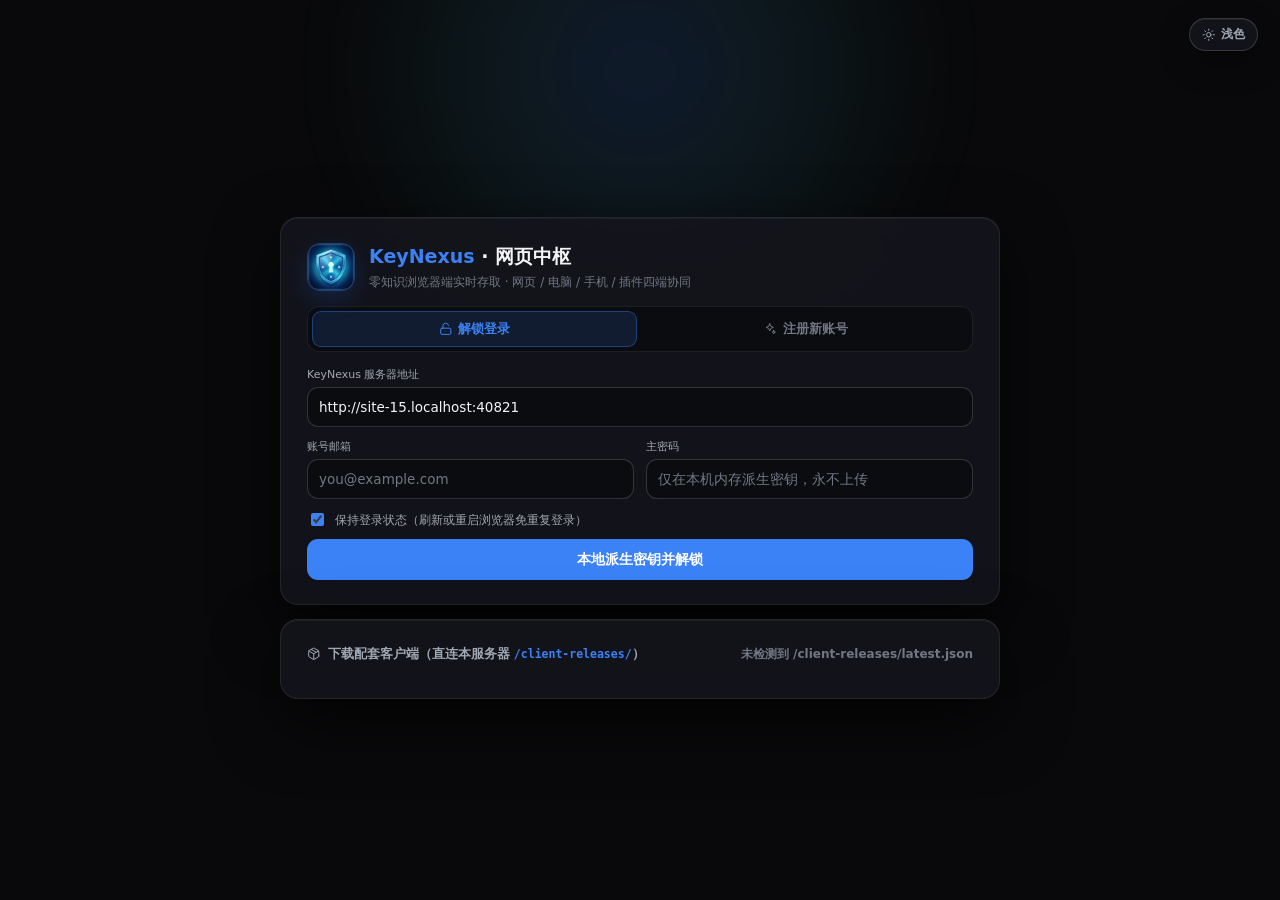
==== commit 777f2f58: "feat(ui): sync obsidian dark + porcelain light dual-theme redesign to Desktop and Mobile (v2.2.0)" ====
--- a/clients/web/src/index.html
+++ b/clients/web/src/index.html
@@ -5,7 +5,7 @@
     <meta name="viewport" content="width=device-width, initial-scale=1" />
     <title>KeyNexus · 零知识网页端</title>
     <link rel="icon" type="image/png" href="favicon.png" />
-    <link rel="stylesheet" href="styles.css?v=2.1.0" />
+    <link rel="stylesheet" href="styles.css?v=2.2.0" />
   </head>
   <body>
     <!-- ==================== 1. 网页端解锁屏 + 四端客户端下载 ==================== -->
@@ -835,7 +835,7 @@
                 </svg>
                 <span>网页端安全与更新设置</span>
               </h2>
-              <span id="st-cur-ver" class="badge universal">v2.1.0</span>
+              <span id="st-cur-ver" class="badge universal">v2.2.0</span>
             </div>
             <button type="button" class="ghost small" id="btn-st-close">返回</button>
           </div>
@@ -906,23 +906,23 @@
     <script type="importmap">
       {
         "imports": {
-          "./lib/api.js": "./lib/api.js?v=2.1.0",
-          "./lib/crypto.js": "./lib/crypto.js?v=2.1.0",
-          "./lib/vault.js": "./lib/vault.js?v=2.1.0",
-          "./lib/totp.js": "./lib/totp.js?v=2.1.0",
-          "./lib/matcher.js": "./lib/matcher.js?v=2.1.0",
-          "./lib/generator.js": "./lib/generator.js?v=2.1.0",
-          "./lib/realtime.js": "./lib/realtime.js?v=2.1.0",
-          "./lib/updater.js": "./lib/updater.js?v=2.1.0",
-          "./lib/argon2.js": "./lib/argon2.js?v=2.1.0",
-          "./lib/importer/index.js": "./lib/importer/index.js?v=2.1.0",
-          "./lib/importer/extractors.js": "./lib/importer/extractors.js?v=2.1.0",
-          "./lib/importer/providers.js": "./lib/importer/providers.js?v=2.1.0",
-          "./lib/importer/normalizer.js": "./lib/importer/normalizer.js?v=2.1.0",
-          "./lib/importer/zip.js": "./lib/importer/zip.js?v=2.1.0"
+          "./lib/api.js": "./lib/api.js?v=2.2.0",
+          "./lib/crypto.js": "./lib/crypto.js?v=2.2.0",
+          "./lib/vault.js": "./lib/vault.js?v=2.2.0",
+          "./lib/totp.js": "./lib/totp.js?v=2.2.0",
+          "./lib/matcher.js": "./lib/matcher.js?v=2.2.0",
+          "./lib/generator.js": "./lib/generator.js?v=2.2.0",
+          "./lib/realtime.js": "./lib/realtime.js?v=2.2.0",
+          "./lib/updater.js": "./lib/updater.js?v=2.2.0",
+          "./lib/argon2.js": "./lib/argon2.js?v=2.2.0",
+          "./lib/importer/index.js": "./lib/importer/index.js?v=2.2.0",
+          "./lib/importer/extractors.js": "./lib/importer/extractors.js?v=2.2.0",
+          "./lib/importer/providers.js": "./lib/importer/providers.js?v=2.2.0",
+          "./lib/importer/normalizer.js": "./lib/importer/normalizer.js?v=2.2.0",
+          "./lib/importer/zip.js": "./lib/importer/zip.js?v=2.2.0"
         }
       }
     </script>
-    <script src="app.js?v=2.1.0" type="module"></script>
+    <script src="app.js?v=2.2.0" type="module"></script>
   </body>
 </html>
